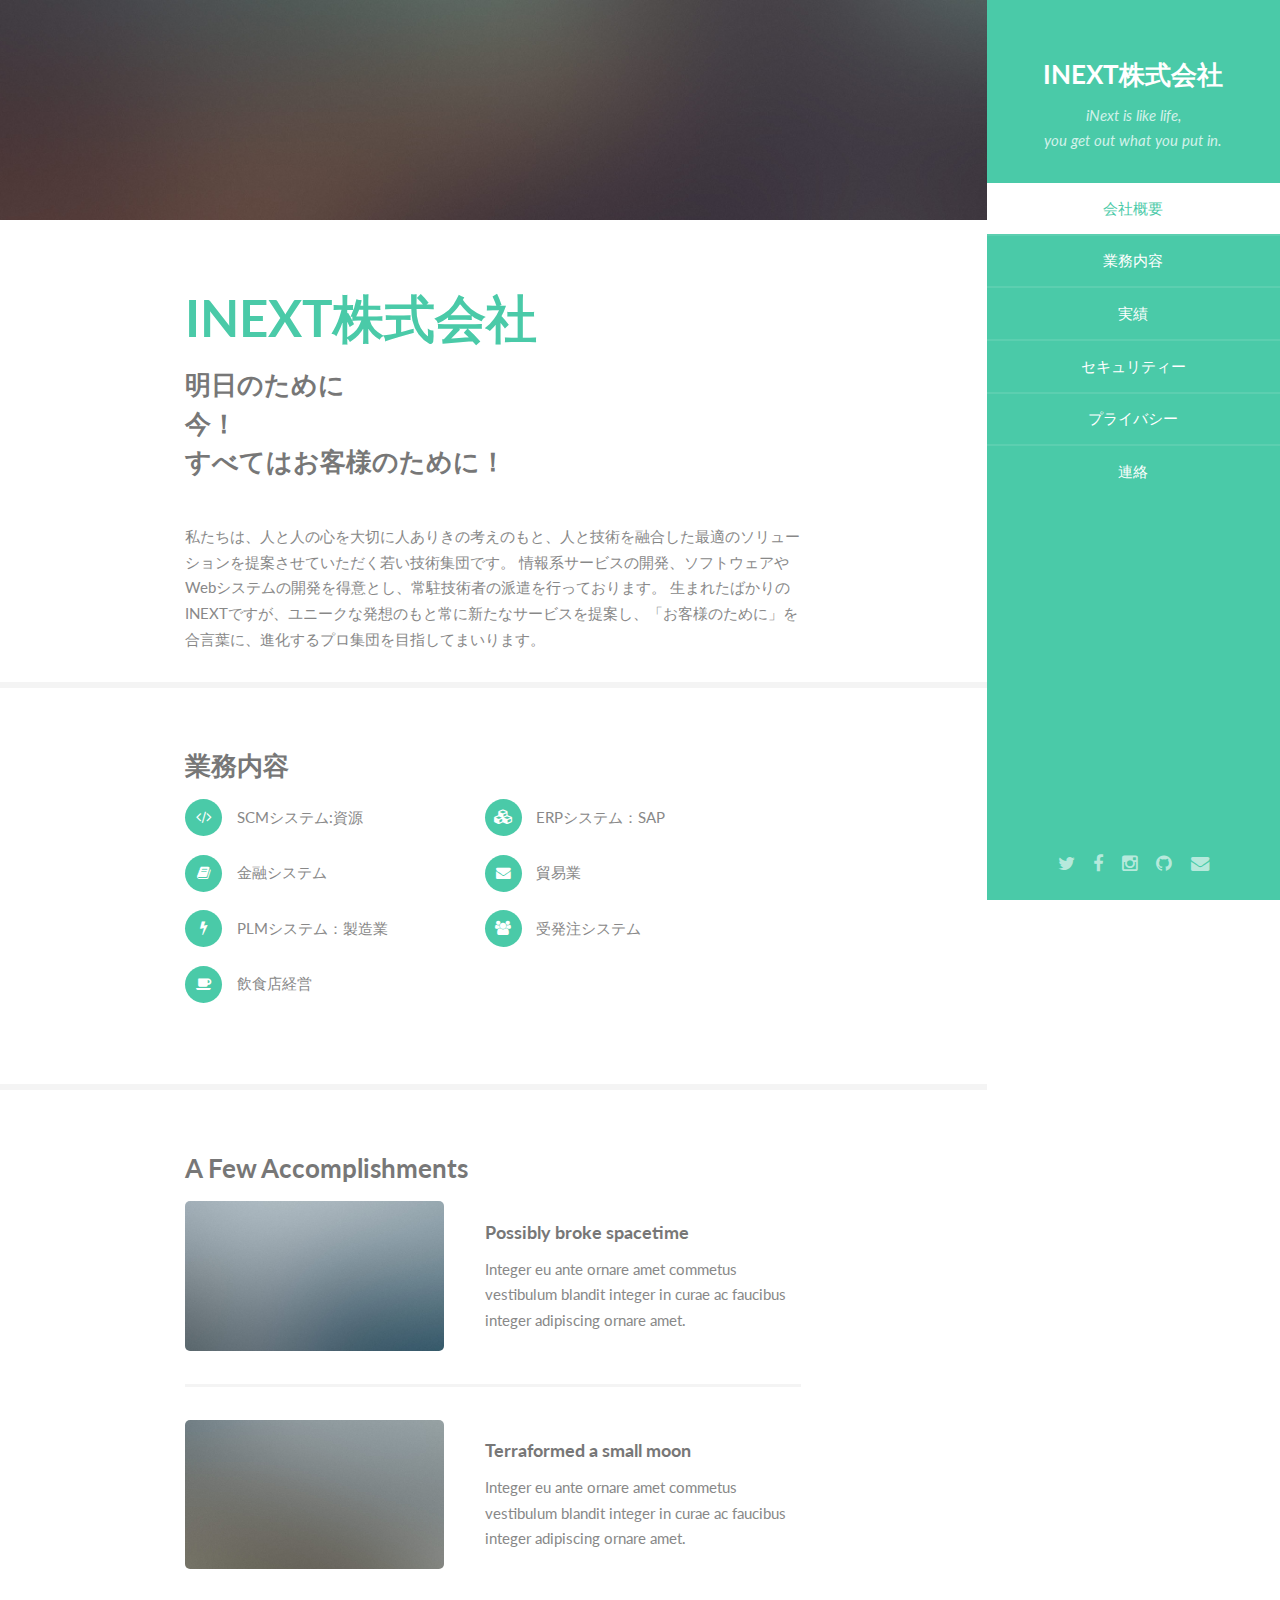
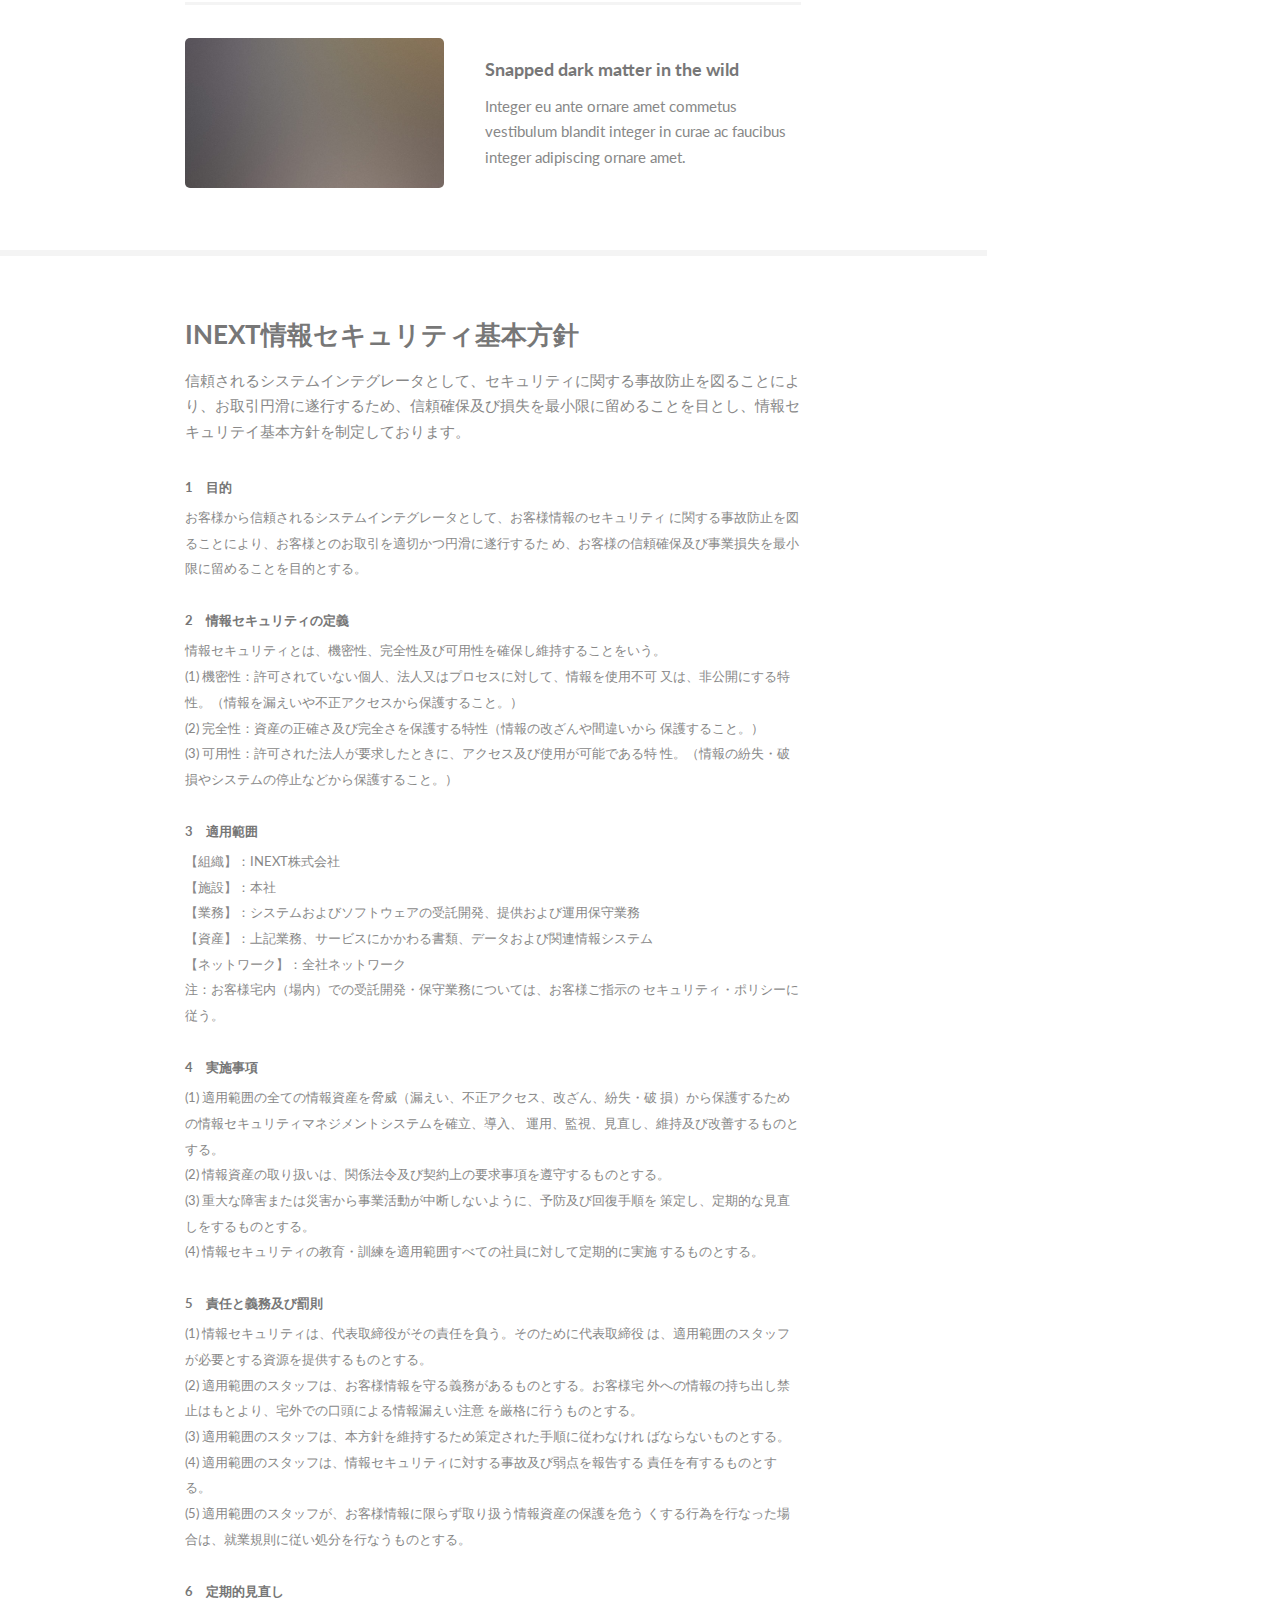
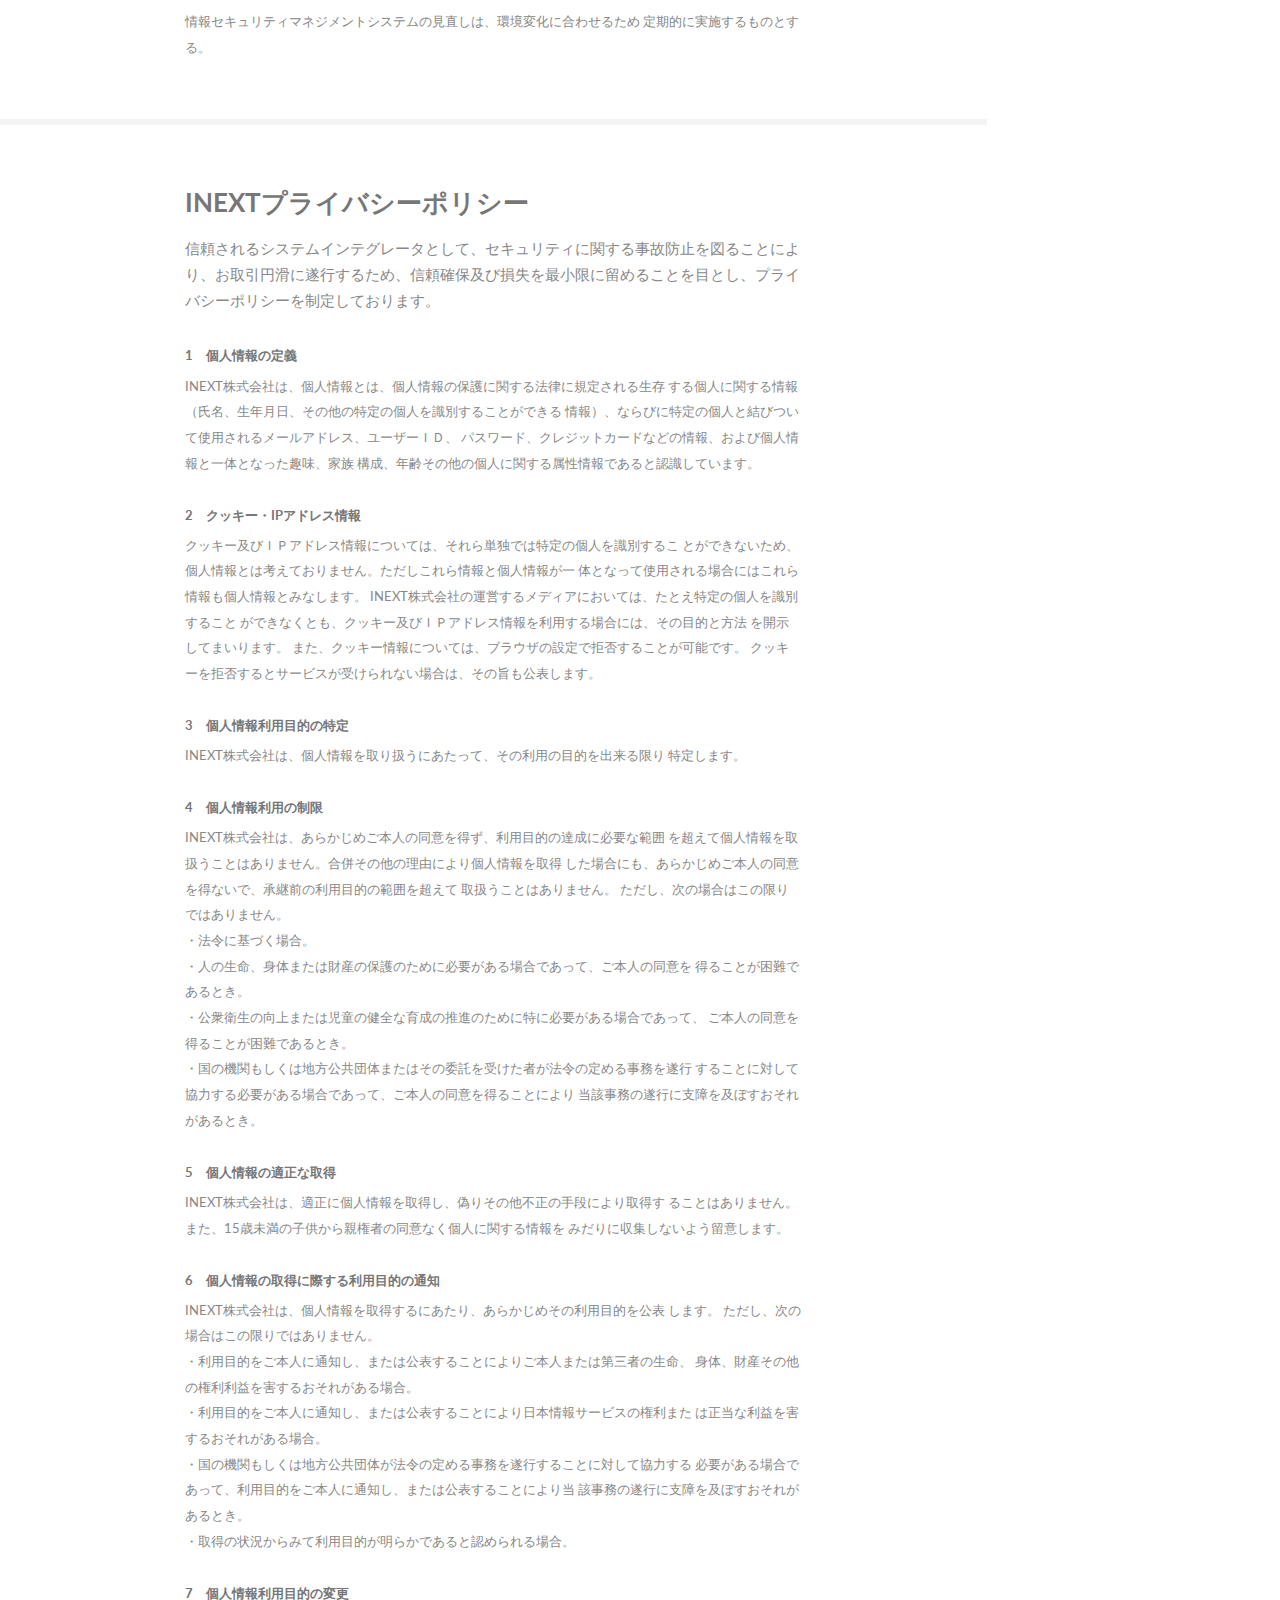
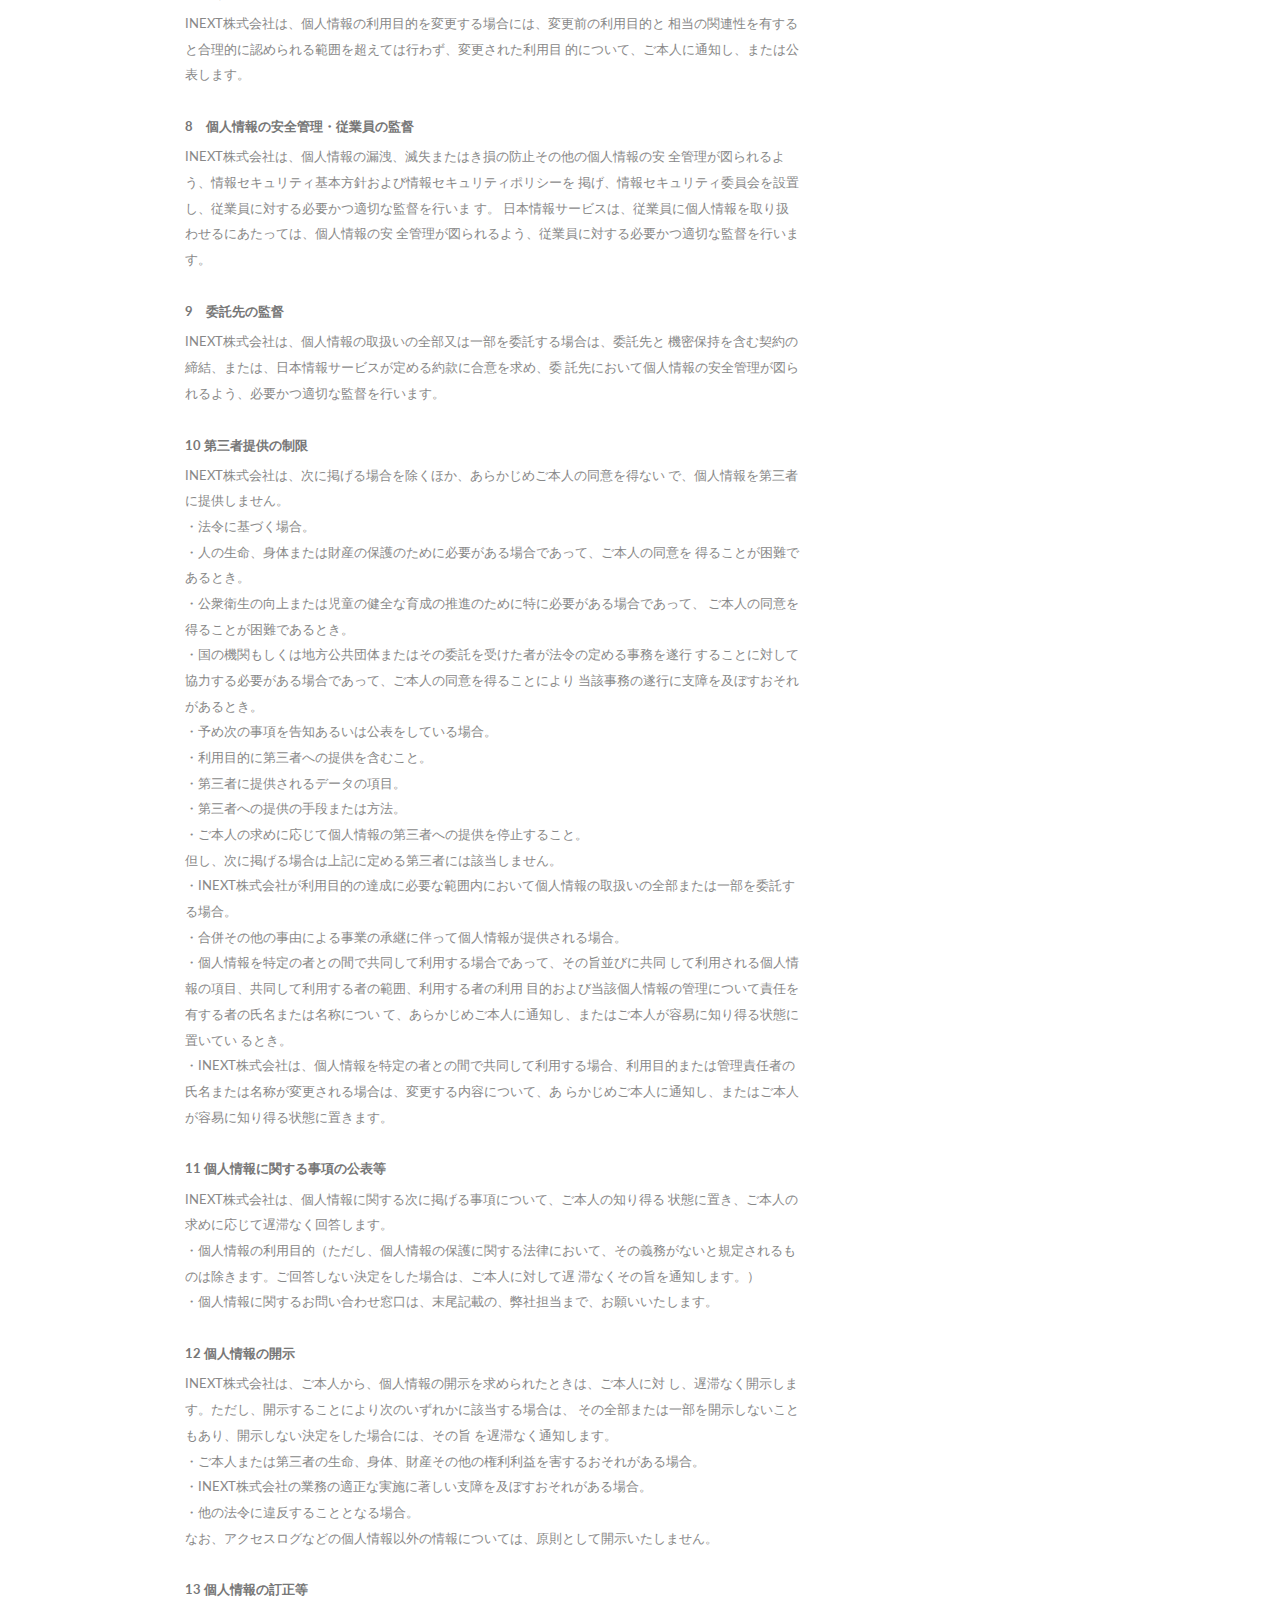
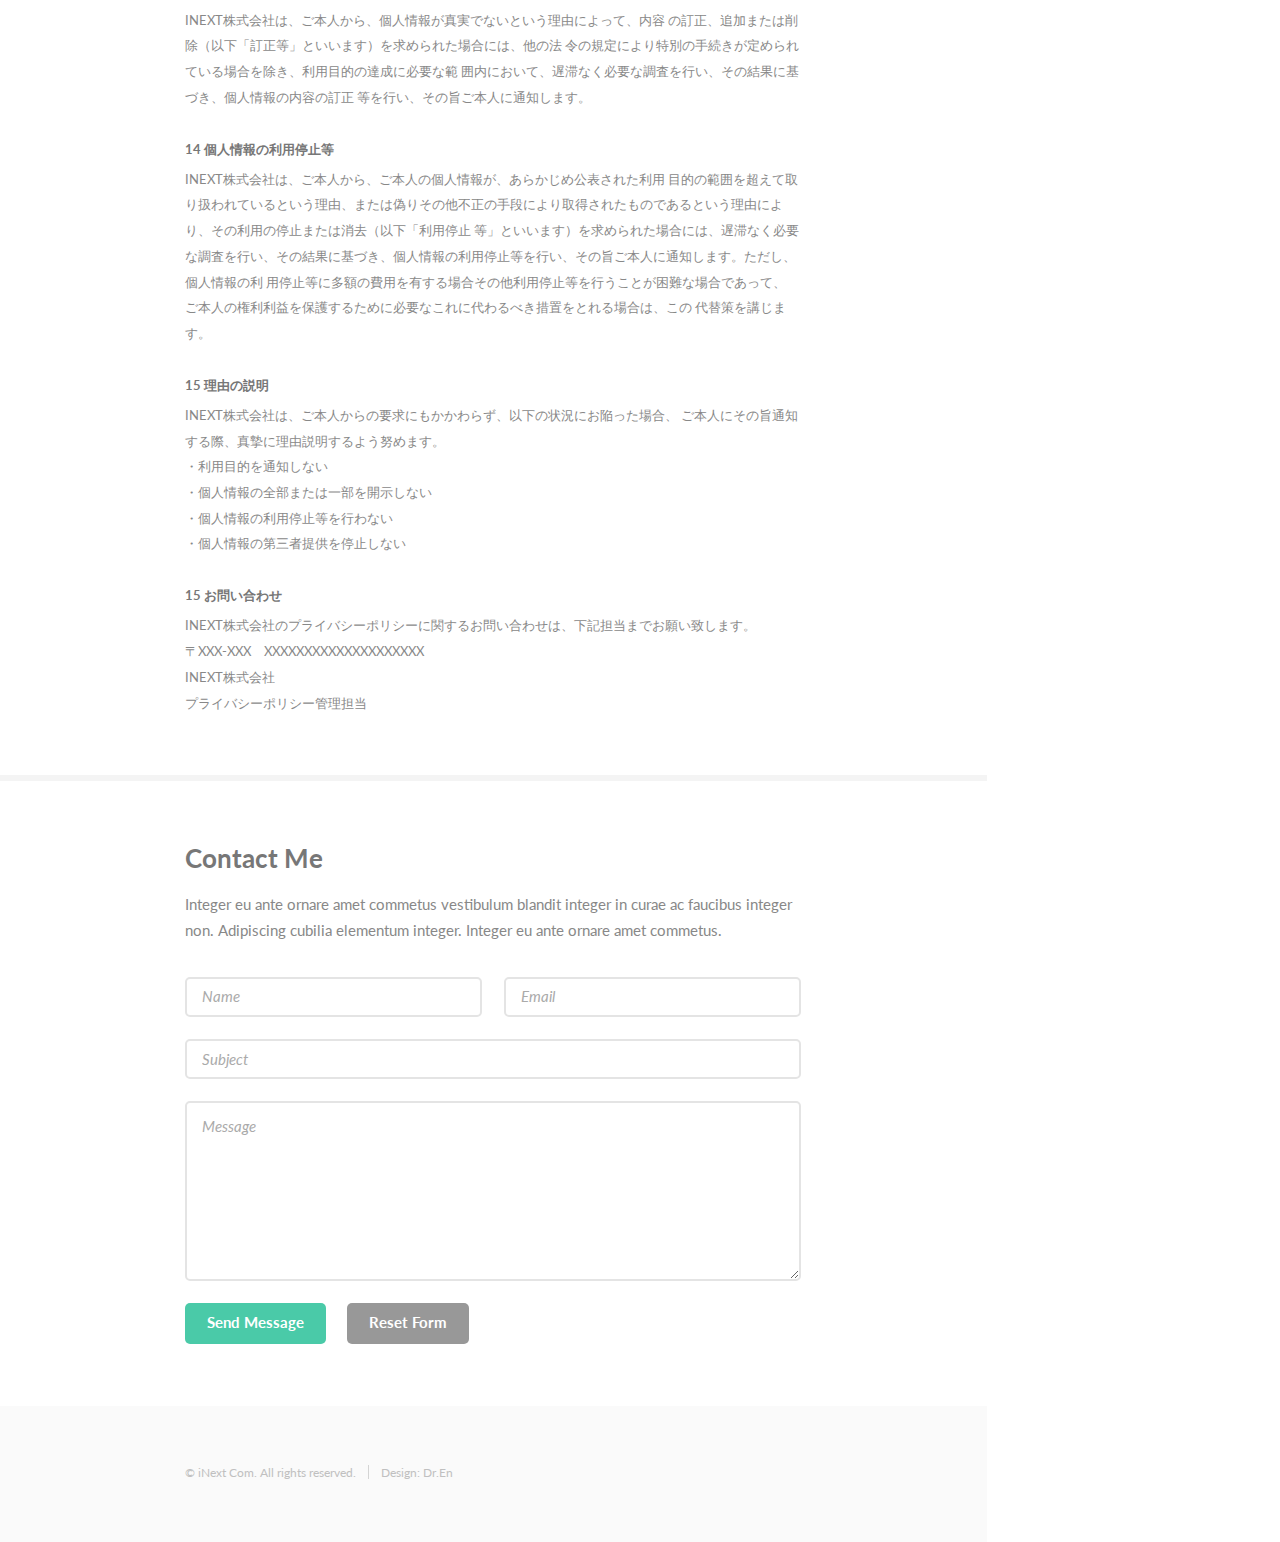
==== index.html @ abf18302 "修正" ====
﻿<!DOCTYPE HTML>
<!--
	Read Only by HTML5 UP
	html5up.net | @n33co
	Free for personal and commercial use under the CCA 3.0 license (html5up.net/license)
-->
<html>
	<head>
		<title>INEXT株式会社---イノベーション　ネクスト</title>
		<meta http-equiv="content-type" content="text/html; charset=utf-8" />
		<meta name="description" content="" />
		<meta name="keywords" content="" />
		<!--[if lte IE 8]><script src="css/ie/html5shiv.js"></script><![endif]-->
		<script src="js/jquery.min.js"></script>
		<script src="js/jquery.scrollzer.min.js"></script>
		<script src="js/jquery.scrolly.min.js"></script>
		<script src="js/skel.min.js"></script>
		<script src="js/skel-layers.min.js"></script>
		<script src="js/init.js"></script>
		<noscript>
			<link rel="stylesheet" href="css/skel.css" />
			<link rel="stylesheet" href="css/style.css" />
			<link rel="stylesheet" href="css/style-xlarge.css" />
		</noscript>
		<!--[if lte IE 8]><link rel="stylesheet" href="css/ie/v8.css" /><![endif]-->
	</head>
	<body>
		<div id="wrapper">

			<!-- Header -->
				<section id="header" class="skel-layers-fixed">
					<header>
						<span class="image avatar"><img src="images/IMG_0811.JPG" alt="" /></span>
						<h1 id="logo"><a href="#">INEXT株式会社</a></h1>
						<p>iNext is like life,<br />
                           you get out what you put in.
						</p>
					</header>
					<nav id="nav">
						<ul>
							<li><a href="#one" class="active">会社概要</a></li>
							<li><a href="#two">業務内容</a></li>
							<li><a href="#three">実績</a></li>
                            <li><a href="#four">セキュリティー</a></li>
                            <li><a href="#five">プライバシー</a></li>
							<li><a href="#six">連絡</a></li>
                            
						</ul>
					</nav>
					<footer>
						<ul class="icons">
							<li><a href="https://twitter.com/iNext2015" class="icon fa-twitter"><span class="label">Twitter</span></a></li>
							<li><a href="http://facebook.com/peng.zhen.77" class="icon fa-facebook"><span class="label">Facebook</span></a></li>
							<li><a href="https://instagram.com/inext2015" class="icon fa-instagram"><span class="label">Instagram</span></a></li>
							<li><a href="https://github.com/iNextjapan" class="icon fa-github"><span class="label">Github</span></a></li>
							<li><a href="info@innovationnext.jp" class="icon fa-envelope"><span class="label">Email</span></a></li>
						</ul>
					</footer>
				</section>

			<!-- Main -->
				<div id="main">

					<!-- One -->
						<section id="one">
							<div class="container">
								<header class="major">
									<h2>INEXT株式会社</h2>
									<p>明日のために<br />今！<br />すべてはお客様のために！</p>
								</header>
								      私たちは、人と人の心を大切に人ありきの考えのもと、人と技術を融合した最適のソリューションを提案させていただく若い技術集団です。
                                                                      情報系サービスの開発、ソフトウェアやWebシステムの開発を得意とし、常駐技術者の派遣を行っております。
                                                                      生まれたばかりのINEXTですが、ユニークな発想のもと常に新たなサービスを提案し、「お客様のために」を合言葉に、進化するプロ集団を目指してまいります。
							</div>
						</section>

					<!-- Two -->
						<section id="two">
							<div class="container">
								<h3>業務内容</h3>
								<ul class="feature-icons">
									<li class="fa-code">SCMシステム:資源</li>
									<li class="fa-cubes">ERPシステム：SAP</li>
									<li class="fa-book">金融システム</li>
                                    <li class="fa-envelope">貿易業</li>
									<li class="fa-bolt">PLMシステム：製造業</li>
									<li class="fa-users">受発注システム</li>
                                    <li class="fa-coffee">飲食店経営</li>
								</ul>
							</div>
						</section>

					<!-- Three -->
						<section id="three">
							<div class="container">
								<h3>A Few Accomplishments</h3>
								<div class="features">
									<article>
										<a href="#" class="image"><img src="images/pic01.jpg" alt="" /></a>
										<div class="inner">
											<h4>Possibly broke spacetime</h4>
											<p>Integer eu ante ornare amet commetus vestibulum blandit integer in curae ac faucibus integer adipiscing ornare amet.</p>
										</div>
									</article>
									<article>
										<a href="#" class="image"><img src="images/pic02.jpg" alt="" /></a>
										<div class="inner">
											<h4>Terraformed a small moon</h4>
											<p>Integer eu ante ornare amet commetus vestibulum blandit integer in curae ac faucibus integer adipiscing ornare amet.</p>
										</div>
									</article>
									<article>
										<a href="#" class="image"><img src="images/pic03.jpg" alt="" /></a>
										<div class="inner">
											<h4>Snapped dark matter in the wild</h4>
											<p>Integer eu ante ornare amet commetus vestibulum blandit integer in curae ac faucibus integer adipiscing ornare amet.</p>
										</div>
									</article>
								</div>
							</div>
						</section>
                    <!-- Four -->
                    <section id="four">
                        <div class="container">
                            <h3>INEXT情報セキュリティ基本方針</h3>
                            <p>信頼されるシステムインテグレータとして、セキュリティに関する事故防止を図ることにより、お取引円滑に遂行するため、信頼確保及び損失を最小限に留めることを目とし、情報セキュリテイ基本方針を制定しております。</p>
                            <h5>1　目的</h5>
                            <font size=2>
                                <p>
                                    お客様から信頼されるシステムインテグレータとして、お客様情報のセキュリティ に関する事故防止を図ることにより、お客様とのお取引を適切かつ円滑に遂行するた め、お客様の信頼確保及び事業損失を最小限に留めることを目的とする。
                                </p>
                            </font>
                            <h5>2　情報セキュリティの定義</h5>
                            <font size=2>
                                <p>
                                    情報セキュリティとは、機密性、完全性及び可用性を確保し維持することをいう。<br />
                                    (1) 機密性：許可されていない個人、法人又はプロセスに対して、情報を使用不可 又は、非公開にする特性。（情報を漏えいや不正アクセスから保護すること。）<br />
                                    (2) 完全性：資産の正確さ及び完全さを保護する特性（情報の改ざんや間違いから 保護すること。）<br />
                                    (3) 可用性：許可された法人が要求したときに、アクセス及び使用が可能である特 性。（情報の紛失・破損やシステムの停止などから保護すること。）
                                </p>
                            </font>
                            <h5>3　適用範囲</h5>
                            <font size=2>
                                <p>
                                    【組織】：INEXT株式会社<br />
                                    【施設】：本社<br />
                                    【業務】：システムおよびソフトウェアの受託開発、提供および運用保守業務<br />
                                    【資産】：上記業務、サービスにかかわる書類、データおよび関連情報システム<br />
                                    【ネットワーク】：全社ネットワーク<br />
                                    注：お客様宅内（場内）での受託開発・保守業務については、お客様ご指示の セキュリティ・ポリシーに従う。
                                </p>
                            </font>
                            <h5>4　実施事項</h5>
                            <font size=2>
                                <p>
                                    (1) 適用範囲の全ての情報資産を脅威（漏えい、不正アクセス、改ざん、紛失・破 損）から保護するための情報セキュリティマネジメントシステムを確立、導入、 運用、監視、見直し、維持及び改善するものとする。<br />
                                    (2) 情報資産の取り扱いは、関係法令及び契約上の要求事項を遵守するものとする。<br />
                                    (3) 重大な障害または災害から事業活動が中断しないように、予防及び回復手順を 策定し、定期的な見直しをするものとする。<br />
                                    (4) 情報セキュリティの教育・訓練を適用範囲すべての社員に対して定期的に実施 するものとする。
                                </p>
                            </font>
                            <h5>5　責任と義務及び罰則</h5>
                            <font size=2>
                                <p>
                                    (1) 情報セキュリティは、代表取締役がその責任を負う。そのために代表取締役 は、適用範囲のスタッフが必要とする資源を提供するものとする。<br />
                                    (2) 適用範囲のスタッフは、お客様情報を守る義務があるものとする。お客様宅 外への情報の持ち出し禁止はもとより、宅外での口頭による情報漏えい注意 を厳格に行うものとする。<br />
                                    (3) 適用範囲のスタッフは、本方針を維持するため策定された手順に従わなけれ ばならないものとする。<br />
                                    (4) 適用範囲のスタッフは、情報セキュリティに対する事故及び弱点を報告する 責任を有するものとする。<br />
                                    (5) 適用範囲のスタッフが、お客様情報に限らず取り扱う情報資産の保護を危う くする行為を行なった場合は、就業規則に従い処分を行なうものとする。
                                </p>
                            </font>
                            <h5>6　定期的見直し</h5>
                            <font size=2>
                                <p>
                                    情報セキュリティマネジメントシステムの見直しは、環境変化に合わせるため 定期的に実施するものとする。
                                </p>
                            </font>
</div>
                    </section>
                    <!-- Five -->
                    <section id="five">
                        <div class="container">
                            <h3>INEXTプライバシーポリシー</h3>
                            <p>信頼されるシステムインテグレータとして、セキュリティに関する事故防止を図ることにより、お取引円滑に遂行するため、信頼確保及び損失を最小限に留めることを目とし、プライバシーポリシーを制定しております。</p>
                            <h5>1　個人情報の定義 </h5>
                            <font size=2>
                                <p>
                                    INEXT株式会社は、個人情報とは、個人情報の保護に関する法律に規定される生存 する個人に関する情報（氏名、生年月日、その他の特定の個人を識別することができる 情報）、ならびに特定の個人と結びついて使用されるメールアドレス、ユーザーＩＤ、 パスワード、クレジットカードなどの情報、および個人情報と一体となった趣味、家族 構成、年齢その他の個人に関する属性情報であると認識しています。
                                </p>
                            </font>
                            <h5>2　クッキー・IPアドレス情報 </h5>
                            <font size=2>
                                <p>
                                    クッキー及びＩＰアドレス情報については、それら単独では特定の個人を識別するこ とができないため、個人情報とは考えておりません。ただしこれら情報と個人情報が一 体となって使用される場合にはこれら情報も個人情報とみなします。 INEXT株式会社の運営するメディアにおいては、たとえ特定の個人を識別すること ができなくとも、クッキー及びＩＰアドレス情報を利用する場合には、その目的と方法 を開示してまいります。 また、クッキー情報については、ブラウザの設定で拒否することが可能です。 クッキーを拒否するとサービスが受けられない場合は、その旨も公表します。
                                </p>
                            </font>
                            <h5>3　個人情報利用目的の特定</h5>
                            <font size=2>
                                <p>
                                    INEXT株式会社は、個人情報を取り扱うにあたって、その利用の目的を出来る限り 特定します。
                                </p>
                            </font>
                            <h5>4　個人情報利用の制限</h5>
                            <font size=2>
                                <p>
                                    INEXT株式会社は、あらかじめご本人の同意を得ず、利用目的の達成に必要な範囲 を超えて個人情報を取扱うことはありません。合併その他の理由により個人情報を取得 した場合にも、あらかじめご本人の同意を得ないで、承継前の利用目的の範囲を超えて 取扱うことはありません。 ただし、次の場合はこの限りではありません。<br />
                                    ・法令に基づく場合。<br />
                                    ・人の生命、身体または財産の保護のために必要がある場合であって、ご本人の同意を 得ることが困難であるとき。<br />
                                    ・公衆衛生の向上または児童の健全な育成の推進のために特に必要がある場合であって、 ご本人の同意を得ることが困難であるとき。<br />
                                    ・国の機関もしくは地方公共団体またはその委託を受けた者が法令の定める事務を遂行 することに対して協力する必要がある場合であって、ご本人の同意を得ることにより 当該事務の遂行に支障を及ぼすおそれがあるとき。<br />

                                </p>
                            </font>
                            <h5>5　個人情報の適正な取得</h5>
                            <font size=2>
                                <p>
                                    INEXT株式会社は、適正に個人情報を取得し、偽りその他不正の手段により取得す ることはありません。また、15歳未満の子供から親権者の同意なく個人に関する情報を みだりに収集しないよう留意します。
                                </p>
                            </font>
                            <h5>6　個人情報の取得に際する利用目的の通知</h5>
                            <font size=2>
                                <p>
                                    INEXT株式会社は、個人情報を取得するにあたり、あらかじめその利用目的を公表 します。 ただし、次の場合はこの限りではありません。<br />
                                    ・利用目的をご本人に通知し、または公表することによりご本人または第三者の生命、 身体、財産その他の権利利益を害するおそれがある場合。<br />
                                    ・利用目的をご本人に通知し、または公表することにより日本情報サービスの権利また は正当な利益を害するおそれがある場合。<br />
                                    ・国の機関もしくは地方公共団体が法令の定める事務を遂行することに対して協力する 必要がある場合であって、利用目的をご本人に通知し、または公表することにより当 該事務の遂行に支障を及ぼすおそれがあるとき。<br />
                                    ・取得の状況からみて利用目的が明らかであると認められる場合。

                                </p>
                            </font>
                            <h5>7　個人情報利用目的の変更</h5>
                            <font size=2>
                                <p>
                                    INEXT株式会社は、個人情報の利用目的を変更する場合には、変更前の利用目的と 相当の関連性を有すると合理的に認められる範囲を超えては行わず、変更された利用目 的について、ご本人に通知し、または公表します。
                                </p>
                            </font>
                            <h5>8　個人情報の安全管理・従業員の監督</h5>
                            <font size=2>
                                <p>
                                    INEXT株式会社は、個人情報の漏洩、滅失またはき損の防止その他の個人情報の安 全管理が図られるよう、情報セキュリティ基本方針および情報セキュリティポリシーを 掲げ、情報セキュリティ委員会を設置し、従業員に対する必要かつ適切な監督を行いま す。 日本情報サービスは、従業員に個人情報を取り扱わせるにあたっては、個人情報の安 全管理が図られるよう、従業員に対する必要かつ適切な監督を行います。
                                </p>
                            </font>
                            <h5>9　委託先の監督</h5>
                            <font size=2>
                                <p>
                                    INEXT株式会社は、個人情報の取扱いの全部又は一部を委託する場合は、委託先と 機密保持を含む契約の締結、または、日本情報サービスが定める約款に合意を求め、委 託先において個人情報の安全管理が図られるよう、必要かつ適切な監督を行います。
                                </p>
                            </font>
                            <h5>10  第三者提供の制限</h5>
                            <font size=2>
                                <p>
                                    INEXT株式会社は、次に掲げる場合を除くほか、あらかじめご本人の同意を得ない で、個人情報を第三者に提供しません。<br />
                                    ・法令に基づく場合。<br />
                                    ・人の生命、身体または財産の保護のために必要がある場合であって、ご本人の同意を 得ることが困難であるとき。<br />
                                    ・公衆衛生の向上または児童の健全な育成の推進のために特に必要がある場合であって、 ご本人の同意を得ることが困難であるとき。<br />
                                    ・国の機関もしくは地方公共団体またはその委託を受けた者が法令の定める事務を遂行 することに対して協力する必要がある場合であって、ご本人の同意を得ることにより 当該事務の遂行に支障を及ぼすおそれがあるとき。<br />
                                    ・予め次の事項を告知あるいは公表をしている場合。<br />
                                    ・利用目的に第三者への提供を含むこと。<br />
                                    ・第三者に提供されるデータの項目。<br />
                                    ・第三者への提供の手段または方法。<br />
                                    ・ご本人の求めに応じて個人情報の第三者への提供を停止すること。<br />
                                    但し、次に掲げる場合は上記に定める第三者には該当しません。<br />
                                    ・INEXT株式会社が利用目的の達成に必要な範囲内において個人情報の取扱いの全部または一部を委託する場合。<br />
                                    ・合併その他の事由による事業の承継に伴って個人情報が提供される場合。<br />
                                    ・個人情報を特定の者との間で共同して利用する場合であって、その旨並びに共同 して利用される個人情報の項目、共同して利用する者の範囲、利用する者の利用 目的および当該個人情報の管理について責任を有する者の氏名または名称につい て、あらかじめご本人に通知し、またはご本人が容易に知り得る状態に置いてい るとき。<br />
                                    ・INEXT株式会社は、個人情報を特定の者との間で共同して利用する場合、利用目的または管理責任者の氏名または名称が変更される場合は、変更する内容について、あ らかじめご本人に通知し、またはご本人が容易に知り得る状態に置きます。
                                </p>
                            </font>
                            <h5>11  個人情報に関する事項の公表等</h5>
                            <font size=2>
                                <p>
                                    INEXT株式会社は、個人情報に関する次に掲げる事項について、ご本人の知り得る 状態に置き、ご本人の求めに応じて遅滞なく回答します。<br />
                                    ・個人情報の利用目的（ただし、個人情報の保護に関する法律において、その義務がないと規定されるものは除きます。ご回答しない決定をした場合は、ご本人に対して遅 滞なくその旨を通知します。）<br />
                                    ・個人情報に関するお問い合わせ窓口は、末尾記載の、弊社担当まで、お願いいたします。
                                </p>
                            </font>
                            <h5>12  個人情報の開示</h5>
                            <font size=2>
                                <p>
                                    INEXT株式会社は、ご本人から、個人情報の開示を求められたときは、ご本人に対 し、遅滞なく開示します。ただし、開示することにより次のいずれかに該当する場合は、 その全部または一部を開示しないこともあり、開示しない決定をした場合には、その旨 を遅滞なく通知します。<br />
                                    ・ご本人または第三者の生命、身体、財産その他の権利利益を害するおそれがある場合。<br />
                                    ・INEXT株式会社の業務の適正な実施に著しい支障を及ぼすおそれがある場合。<br />
                                    ・他の法令に違反することとなる場合。<br />
                                    なお、アクセスログなどの個人情報以外の情報については、原則として開示いたしません。
                                </p>
                            </font>
                            <h5>13  個人情報の訂正等</h5>
                            <font size=2>
                                <p>
                                    INEXT株式会社は、ご本人から、個人情報が真実でないという理由によって、内容 の訂正、追加または削除（以下「訂正等」といいます）を求められた場合には、他の法 令の規定により特別の手続きが定められている場合を除き、利用目的の達成に必要な範 囲内において、遅滞なく必要な調査を行い、その結果に基づき、個人情報の内容の訂正 等を行い、その旨ご本人に通知します。
                                </p>
                            </font>
                            <h5>14  個人情報の利用停止等</h5>
                            <font size=2>
                                <p>
                                    INEXT株式会社は、ご本人から、ご本人の個人情報が、あらかじめ公表された利用 目的の範囲を超えて取り扱われているという理由、または偽りその他不正の手段により取得されたものであるという理由により、その利用の停止または消去（以下「利用停止 等」といいます）を求められた場合には、遅滞なく必要な調査を行い、その結果に基づき、個人情報の利用停止等を行い、その旨ご本人に通知します。ただし、個人情報の利 用停止等に多額の費用を有する場合その他利用停止等を行うことが困難な場合であって、 ご本人の権利利益を保護するために必要なこれに代わるべき措置をとれる場合は、この 代替策を講じます。
                                </p>
                            </font>
                            <h5>15  理由の説明</h5>
                            <font size=2>
                                <p>
                                    INEXT株式会社は、ご本人からの要求にもかかわらず、以下の状況にお陥った場合、 ご本人にその旨通知する際、真摯に理由説明するよう努めます。<br />
                                    ・利用目的を通知しない<br />
                                    ・個人情報の全部または一部を開示しない<br />
                                    ・個人情報の利用停止等を行わない<br />
                                    ・個人情報の第三者提供を停止しない<br />
                                </p>
                            </font>
                            <h5>15  お問い合わせ</h5>
                            <font size=2>
                                <p>
                                    INEXT株式会社のプライバシーポリシーに関するお問い合わせは、下記担当までお願い致します。<br />
                                    〒XXX-XXX　XXXXXXXXXXXXXXXXXXXX<br />
                                    INEXT株式会社<br />
                                    プライバシーポリシー管理担当
                                </p>
                            </font>

                        </div>
                    </section>
					<!-- Six -->
						<section id="six">
							<div class="container">
								<h3>Contact Me</h3>
								<p>Integer eu ante ornare amet commetus vestibulum blandit integer in curae ac faucibus integer non. Adipiscing cubilia elementum integer. Integer eu ante ornare amet commetus.</p>
								<form method="post" action="#">
									<div class="row uniform">
										<div class="6u 12u(xsmall)"><input type="text" name="name" id="name" placeholder="Name" /></div>
										<div class="6u 12u(xsmall)"><input type="email" name="email" id="email" placeholder="Email" /></div>
									</div>
									<div class="row uniform">
										<div class="12u"><input type="text" name="subject" id="subject" placeholder="Subject" /></div>
									</div>
									<div class="row uniform">
										<div class="12u"><textarea name="message" id="message" placeholder="Message" rows="6"></textarea></div>
									</div>
									<div class="row uniform">
										<div class="12u">
											<ul class="actions">
												<li><input type="submit" class="special" value="Send Message" /></li>
												<li><input type="reset" value="Reset Form" /></li>
											</ul>
										</div>
									</div>
								</form>
							</div>
						</section>

					<!-- Five -->
					<!--
						<section id="five">
							<div class="container">
								<h3>Elements</h3>

								<section>
									<h4>Text</h4>
									<p>This is <b>bold</b> and this is <strong>strong</strong>. This is <i>italic</i> and this is <em>emphasized</em>.
									This is <sup>superscript</sup> text and this is <sub>subscript</sub> text.
									This is <u>underlined</u> and this is code: <code>for (;;) { ... }</code>. Finally, <a href="#">this is a link</a>.</p>
									<hr />
									<header>
										<h4>Heading with a Subtitle</h4>
										<p>Lorem ipsum dolor sit amet nullam id egestas urna aliquam</p>
									</header>
									<p>Nunc lacinia ante nunc ac lobortis. Interdum adipiscing gravida odio porttitor sem non mi integer non faucibus ornare mi ut ante amet placerat aliquet. Volutpat eu sed ante lacinia sapien lorem accumsan varius montes viverra nibh in adipiscing blandit tempus accumsan.</p>
									<header>
										<h5>Heading with a Subtitle</h5>
										<p>Lorem ipsum dolor sit amet nullam id egestas urna aliquam</p>
									</header>
									<p>Nunc lacinia ante nunc ac lobortis. Interdum adipiscing gravida odio porttitor sem non mi integer non faucibus ornare mi ut ante amet placerat aliquet. Volutpat eu sed ante lacinia sapien lorem accumsan varius montes viverra nibh in adipiscing blandit tempus accumsan.</p>
									<hr />
									<h2>Heading Level 2</h2>
									<h3>Heading Level 3</h3>
									<h4>Heading Level 4</h4>
									<h5>Heading Level 5</h5>
									<h6>Heading Level 6</h6>
									<hr />
									<h5>Blockquote</h5>
									<blockquote>Fringilla nisl. Donec accumsan interdum nisi, quis tincidunt felis sagittis eget tempus euismod. Vestibulum ante ipsum primis in faucibus vestibulum. Blandit adipiscing eu felis iaculis volutpat ac adipiscing accumsan faucibus. Vestibulum ante ipsum primis in faucibus lorem ipsum dolor sit amet nullam adipiscing eu felis.</blockquote>
									<h5>Preformatted</h5>
									<pre><code>i = 0;

while (!deck.isInOrder()) {
    print 'Iteration ' + i;
    deck.shuffle();
    i++;
}

print 'It took ' + i + ' iterations to sort the deck.';</code></pre>
								</section>

								<section>
									<h4>Lists</h4>
									<div class="row">
										<div class="6u 12u(xsmall)">
											<h5>Unordered</h5>
											<ul>
												<li>Dolor pulvinar etiam magna etiam.</li>
												<li>Sagittis adipiscing lorem eleifend.</li>
												<li>Felis enim feugiat dolore viverra.</li>
											</ul>
											<h5>Alternate</h5>
											<ul class="alt">
												<li>Dolor pulvinar etiam magna etiam.</li>
												<li>Sagittis adipiscing lorem eleifend.</li>
												<li>Felis enim feugiat dolore viverra.</li>
											</ul>
										</div>
										<div class="6u 12u(xsmall)">
											<h5>Ordered</h5>
											<ol>
												<li>Dolor pulvinar etiam magna etiam.</li>
												<li>Etiam vel felis at lorem sed viverra.</li>
												<li>Felis enim feugiat dolore viverra.</li>
												<li>Dolor pulvinar etiam magna etiam.</li>
												<li>Etiam vel felis at lorem sed viverra.</li>
												<li>Felis enim feugiat dolore viverra.</li>
											</ol>
											<h5>Icons</h5>
											<ul class="icons">
												<li><a href="#" class="icon fa-twitter"><span class="label">Twitter</span></a></li>
												<li><a href="#" class="icon fa-facebook"><span class="label">Facebook</span></a></li>
												<li><a href="#" class="icon fa-instagram"><span class="label">Instagram</span></a></li>
												<li><a href="#" class="icon fa-github"><span class="label">Github</span></a></li>
												<li><a href="#" class="icon fa-dribbble"><span class="label">Dribbble</span></a></li>
												<li><a href="#" class="icon fa-tumblr"><span class="label">Tumblr</span></a></li>
											</ul>
										</div>
									</div>
									<h5>Actions</h5>
									<ul class="actions">
										<li><a href="#" class="button special">Default</a></li>
										<li><a href="#" class="button">Default</a></li>
										<li><a href="#" class="button alt">Default</a></li>
									</ul>
									<ul class="actions small">
										<li><a href="#" class="button special small">Small</a></li>
										<li><a href="#" class="button small">Small</a></li>
										<li><a href="#" class="button alt small">Small</a></li>
									</ul>
									<div class="row">
										<div class="3u 6u(medium) 12u$(xsmall)">
											<ul class="actions vertical">
												<li><a href="#" class="button special">Default</a></li>
												<li><a href="#" class="button">Default</a></li>
												<li><a href="#" class="button alt">Default</a></li>
											</ul>
										</div>
										<div class="3u 6u$(medium) 12u$(xsmall)">
											<ul class="actions vertical small">
												<li><a href="#" class="button special small">Small</a></li>
												<li><a href="#" class="button small">Small</a></li>
												<li><a href="#" class="button alt small">Small</a></li>
											</ul>
										</div>
										<div class="3u 6u(medium) 12u$(xsmall)">
											<ul class="actions vertical">
												<li><a href="#" class="button special fit">Default</a></li>
												<li><a href="#" class="button fit">Default</a></li>
												<li><a href="#" class="button alt fit">Default</a></li>
											</ul>
										</div>
										<div class="3u 6u$(medium) 12u$(xsmall)">
											<ul class="actions vertical small">
												<li><a href="#" class="button special small fit">Small</a></li>
												<li><a href="#" class="button small fit">Small</a></li>
												<li><a href="#" class="button alt small fit">Small</a></li>
											</ul>
										</div>
									</div>
								</section>

								<section>
									<h4>Table</h4>
									<h5>Default</h5>
									<div class="table-wrapper">
										<table>
											<thead>
												<tr>
													<th>Name</th>
													<th>Description</th>
													<th>Price</th>
												</tr>
											</thead>
											<tbody>
												<tr>
													<td>Item One</td>
													<td>Ante turpis integer aliquet porttitor.</td>
													<td>29.99</td>
												</tr>
												<tr>
													<td>Item Two</td>
													<td>Vis ac commodo adipiscing arcu aliquet.</td>
													<td>19.99</td>
												</tr>
												<tr>
													<td>Item Three</td>
													<td> Morbi faucibus arcu accumsan lorem.</td>
													<td>29.99</td>
												</tr>
												<tr>
													<td>Item Four</td>
													<td>Vitae integer tempus condimentum.</td>
													<td>19.99</td>
												</tr>
												<tr>
													<td>Item Five</td>
													<td>Ante turpis integer aliquet porttitor.</td>
													<td>29.99</td>
												</tr>
											</tbody>
											<tfoot>
												<tr>
													<td colspan="2"></td>
													<td>100.00</td>
												</tr>
											</tfoot>
										</table>
									</div>

									<h5>Alternate</h5>
									<div class="table-wrapper">
										<table class="alt">
											<thead>
												<tr>
													<th>Name</th>
													<th>Description</th>
													<th>Price</th>
												</tr>
											</thead>
											<tbody>
												<tr>
													<td>Item One</td>
													<td>Ante turpis integer aliquet porttitor.</td>
													<td>29.99</td>
												</tr>
												<tr>
													<td>Item Two</td>
													<td>Vis ac commodo adipiscing arcu aliquet.</td>
													<td>19.99</td>
												</tr>
												<tr>
													<td>Item Three</td>
													<td> Morbi faucibus arcu accumsan lorem.</td>
													<td>29.99</td>
												</tr>
												<tr>
													<td>Item Four</td>
													<td>Vitae integer tempus condimentum.</td>
													<td>19.99</td>
												</tr>
												<tr>
													<td>Item Five</td>
													<td>Ante turpis integer aliquet porttitor.</td>
													<td>29.99</td>
												</tr>
											</tbody>
											<tfoot>
												<tr>
													<td colspan="2"></td>
													<td>100.00</td>
												</tr>
											</tfoot>
										</table>
									</div>
								</section>

								<section>
									<h4>Buttons</h4>
									<ul class="actions">
										<li><a href="#" class="button special">Special</a></li>
										<li><a href="#" class="button">Default</a></li>
										<li><a href="#" class="button alt">Alternate</a></li>
									</ul>
									<ul class="actions">
										<li><a href="#" class="button special big">Big</a></li>
										<li><a href="#" class="button">Default</a></li>
										<li><a href="#" class="button alt small">Small</a></li>
									</ul>
									<ul class="actions fit">
										<li><a href="#" class="button special fit">Fit</a></li>
										<li><a href="#" class="button fit">Fit</a></li>
										<li><a href="#" class="button alt fit">Fit</a></li>
									</ul>
									<ul class="actions fit small">
										<li><a href="#" class="button special fit small">Fit + Small</a></li>
										<li><a href="#" class="button fit small">Fit + Small</a></li>
										<li><a href="#" class="button alt fit small">Fit + Small</a></li>
									</ul>
									<ul class="actions">
										<li><a href="#" class="button special icon fa-download">Icon</a></li>
										<li><a href="#" class="button icon fa-download">Icon</a></li>
										<li><a href="#" class="button alt icon fa-check">Icon</a></li>
									</ul>
									<ul class="actions">
										<li><span class="button special disabled">Special</span></li>
										<li><span class="button disabled">Default</span></li>
										<li><span class="button alt disabled">Alternate</span></li>
									</ul>
								</section>

								<section>
									<h4>Form</h4>
									<form method="post" action="#">
										<div class="row uniform">
											<div class="6u 12u(xsmall)">
												<input type="text" name="demo-name" id="demo-name" value="" placeholder="Name" />
											</div>
											<div class="6u 12u(xsmall)">
												<input type="email" name="demo-email" id="demo-email" value="" placeholder="Email" />
											</div>
										</div>
										<div class="row uniform">
											<div class="12u">
												<div class="select-wrapper">
													<select name="demo-category" id="demo-category">
														<option value="">- Category -</option>
														<option value="1">Manufacturing</option>
														<option value="1">Shipping</option>
														<option value="1">Administration</option>
														<option value="1">Human Resources</option>
													</select>
												</div>
											</div>
										</div>
										<div class="row uniform">
											<div class="4u 12u(medium)">
												<input type="radio" id="demo-priority-low" name="demo-priority" checked>
												<label for="demo-priority-low">Low Priority</label>
											</div>
											<div class="4u 12u(medium)">
												<input type="radio" id="demo-priority-normal" name="demo-priority">
												<label for="demo-priority-normal">Normal Priority</label>
											</div>
											<div class="4u 12u(medium)">
												<input type="radio" id="demo-priority-high" name="demo-priority">
												<label for="demo-priority-high">High Priority</label>
											</div>
										</div>
										<div class="row uniform">
											<div class="6u 12u(medium)">
												<input type="checkbox" id="demo-copy" name="demo-copy">
												<label for="demo-copy">Email me a copy of this message</label>
											</div>
											<div class="6u 12u(medium)">
												<input type="checkbox" id="demo-human" name="demo-human" checked>
												<label for="demo-human">I am a human and not a robot</label>
											</div>
										</div>
										<div class="row uniform">
											<div class="12u">
												<textarea name="demo-message" id="demo-message" placeholder="Enter your message" rows="6"></textarea>
											</div>
										</div>
										<div class="row uniform">
											<div class="12u">
												<ul class="actions">
													<li><input type="submit" value="Send Message" /></li>
													<li><input type="reset" value="Reset" class="alt" /></li>
												</ul>
											</div>
										</div>
									</form>
								</section>

								<section>
									<h4>Image</h4>
									<h5>Fit</h5>
									<span class="image fit"><img src="images/13385190885_b77fecb4d5_o.jpg" alt="" /></span>
									<div class="box alt">
										<div class="row 50% uniform">
											<div class="4u"><span class="image fit"><img src="images/pic01.jpg" alt="" /></span></div>
											<div class="4u"><span class="image fit"><img src="images/pic02.jpg" alt="" /></span></div>
											<div class="4u"><span class="image fit"><img src="images/pic03.jpg" alt="" /></span></div>
										</div>
										<div class="row 50% uniform">
											<div class="4u"><span class="image fit"><img src="images/pic02.jpg" alt="" /></span></div>
											<div class="4u"><span class="image fit"><img src="images/pic03.jpg" alt="" /></span></div>
											<div class="4u"><span class="image fit"><img src="images/pic01.jpg" alt="" /></span></div>
										</div>
										<div class="row 50% uniform">
											<div class="4u"><span class="image fit"><img src="images/pic03.jpg" alt="" /></span></div>
											<div class="4u"><span class="image fit"><img src="images/pic01.jpg" alt="" /></span></div>
											<div class="4u"><span class="image fit"><img src="images/pic02.jpg" alt="" /></span></div>
										</div>
									</div>
									<h5>Left &amp; Right</h5>
									<p><span class="image left"><img src="images/avatar.jpg" alt="" /></span>Fringilla nisl. Donec accumsan interdum nisi, quis tincidunt felis sagittis eget. tempus euismod. Vestibulum ante ipsum primis in faucibus vestibulum. Blandit adipiscing eu felis iaculis volutpat ac adipiscing accumsan eu faucibus. Integer ac pellentesque praesent tincidunt felis sagittis eget. tempus euismod. Vestibulum ante ipsum primis in faucibus vestibulum. Blandit adipiscing eu felis iaculis volutpat ac adipiscing accumsan eu faucibus. Integer ac pellentesque praesent. Donec accumsan interdum nisi, quis tincidunt felis sagittis eget. tempus euismod. Vestibulum ante ipsum primis in faucibus vestibulum. Blandit adipiscing eu felis iaculis volutpat ac adipiscing accumsan eu faucibus. Integer ac pellentesque praesent tincidunt felis sagittis eget. tempus euismod. Vestibulum ante ipsum primis in faucibus vestibulum. Blandit adipiscing eu felis iaculis volutpat ac adipiscing accumsan eu faucibus. Integer ac pellentesque praesent.</p>
									<p><span class="image right"><img src="images/avatar.jpg" alt="" /></span>Fringilla nisl. Donec accumsan interdum nisi, quis tincidunt felis sagittis eget. tempus euismod. Vestibulum ante ipsum primis in faucibus vestibulum. Blandit adipiscing eu felis iaculis volutpat ac adipiscing accumsan eu faucibus. Integer ac pellentesque praesent tincidunt felis sagittis eget. tempus euismod. Vestibulum ante ipsum primis in faucibus vestibulum. Blandit adipiscing eu felis iaculis volutpat ac adipiscing accumsan eu faucibus. Integer ac pellentesque praesent. Donec accumsan interdum nisi, quis tincidunt felis sagittis eget. tempus euismod. Vestibulum ante ipsum primis in faucibus vestibulum. Blandit adipiscing eu felis iaculis volutpat ac adipiscing accumsan eu faucibus. Integer ac pellentesque praesent tincidunt felis sagittis eget. tempus euismod. Vestibulum ante ipsum primis in faucibus vestibulum. Blandit adipiscing eu felis iaculis volutpat ac adipiscing accumsan eu faucibus. Integer ac pellentesque praesent.</p>
								</section>

							</div>
						</section>
					-->

				</div>

			<!-- Footer -->
				<section id="footer">
					<div class="container">
						<ul class="copyright">
							<li>&copy; iNext Com. All rights reserved.</li><li>Design: Dr.En</li>
						</ul>
					</div>
				</section>

		</div>
	</body>
</html>
---- css/skel.css ----
/* Resets (http://meyerweb.com/eric/tools/css/reset/ | v2.0 | 20110126 | License: none (public domain)) */

	html,body,div,span,applet,object,iframe,h1,h2,h3,h4,h5,h6,p,blockquote,pre,a,abbr,acronym,address,big,cite,code,del,dfn,em,img,ins,kbd,q,s,samp,small,strike,strong,sub,sup,tt,var,b,u,i,center,dl,dt,dd,ol,ul,li,fieldset,form,label,legend,table,caption,tbody,tfoot,thead,tr,th,td,article,aside,canvas,details,embed,figure,figcaption,footer,header,hgroup,menu,nav,output,ruby,section,summary,time,mark,audio,video{margin:0;padding:0;border:0;font-size:100%;font:inherit;vertical-align:baseline;}article,aside,details,figcaption,figure,footer,header,hgroup,menu,nav,section{display:block;}body{line-height:1;}ol,ul{list-style:none;}blockquote,q{quotes:none;}blockquote:before,blockquote:after,q:before,q:after{content:'';content:none;}table{border-collapse:collapse;border-spacing:0;}body{-webkit-text-size-adjust:none}

/* Box Model */

	*, *:before, *:after {
		-moz-box-sizing: border-box;
		-webkit-box-sizing: border-box;
		box-sizing: border-box;
	}

/* Container */

	.container {
		margin-left: auto;
		margin-right: auto;

		/* width: (containers) */
		width: 45em;
	}

	/* Modifiers */

		/* 125% */
			.container.\31 25\25 {
				width: 100%;

				/* max-width: (containers * 1.25) */
				max-width: 56.25em;

				/* min-width: (containers) */
				min-width: 45em;
			}

		/* 75% */
			.container.\37 5\25 {

				/* width: (containers * 0.75) */
				width: 33.75em;

			}

		/* 50% */
			.container.\35 0\25 {

				/* width: (containers * 0.50) */
				width: 22.5em;

			}

		/* 25% */
			.container.\32 5\25 {

				/* width: (containers * 0.25) */
				width: 11.25em;

			}

/* Grid */

	.row {
		border-bottom: solid 1px transparent;
	}

	.row > * {
		float: left;
	}

	.row:after, .row:before {
		content: '';
		display: block;
		clear: both;
		height: 0;
	}

	.row.uniform > * > :first-child {
		margin-top: 0;
	}

	.row.uniform > * > :last-child {
		margin-bottom: 0;
	}

	/* Gutters */

		/* Normal */

			.row > * {
				/* padding: (gutters.horizontal) 0 0 (gutters.vertical) */
				padding: 0 0 0 2em;
			}

			.row {
				/* margin: -(gutters.horizontal) 0 -1px -(gutters.vertical) */
				margin: 0 0 -1px -2em;
			}

			.row.uniform > * {
				/* padding: (gutters.vertical) 0 0 (gutters.vertical) */
				padding: 2em 0 0 2em;
			}

			.row.uniform {
				/* margin: -(gutters.vertical) 0 -1px -(gutters.vertical) */
				margin: -2em 0 -1px -2em;
			}

		/* 200% */

			.row.\32 00\25 > * {
				/* padding: (gutters.horizontal) 0 0 (gutters.vertical) */
				padding: 0 0 0 4em;
			}

			.row.\32 00\25 {
				/* margin: -(gutters.horizontal) 0 -1px -(gutters.vertical) */
				margin: 0 0 -1px -4em;
			}

			.row.uniform.\32 00\25 > * {
				/* padding: (gutters.vertical) 0 0 (gutters.vertical) */
				padding: 4em 0 0 4em;
			}

			.row.uniform.\32 00\25 {
				/* margin: -(gutters.vertical) 0 -1px -(gutters.vertical) */
				margin: -4em 0 -1px -4em;
			}

		/* 150% */

			.row.\31 50\25 > * {
				/* padding: (gutters.horizontal) 0 0 (gutters.vertical) */
				padding: 0 0 0 1.5em;
			}

			.row.\31 50\25 {
				/* margin: -(gutters.horizontal) 0 -1px -(gutters.vertical) */
				margin: 0 0 -1px -1.5em;
			}

			.row.uniform.\31 50\25 > * {
				/* padding: (gutters.vertical) 0 0 (gutters.vertical) */
				padding: 1.5em 0 0 1.5em;
			}

			.row.uniform.\31 50\25 {
				/* margin: -(gutters.vertical) 0 -1px -(gutters.vertical) */
				margin: -1.5em 0 -1px -1.5em;
			}

		/* 50% */

			.row.\35 0\25 > * {
				/* padding: (gutters.horizontal) 0 0 (gutters.vertical) */
				padding: 0 0 0 1em;
			}

			.row.\35 0\25 {
				/* margin: -(gutters.horizontal) 0 -1px -(gutters.vertical) */
				margin: 0 0 -1px -1em;
			}

			.row.uniform.\35 0\25 > * {
				/* padding: (gutters.vertical) 0 0 (gutters.vertical) */
				padding: 1em 0 0 1em;
			}

			.row.uniform.\35 0\25 {
				/* margin: -(gutters.vertical) 0 -1px -(gutters.vertical) */
				margin: -1em 0 -1px -1em;
			}

		/* 25% */

			.row.\32 5\25 > * {
				/* padding: (gutters.horizontal) 0 0 (gutters.vertical) */
				padding: 0 0 0 0.5em;
			}

			.row.\32 5\25 {
				/* margin: -(gutters.horizontal) 0 -1px -(gutters.vertical) */
				margin: 0 0 -1px -0.5em;
			}

			.row.uniform.\32 5\25 > * {
				/* padding: (gutters.vertical) 0 0 (gutters.vertical) */
				padding: 0.5em 0 0 0.5em;
			}

			.row.uniform.\32 5\25 {
				/* margin: -(gutters.vertical) 0 -1px -(gutters.vertical) */
				margin: -0.5em 0 -1px -0.5em;
			}

		/* 0% */

			.row.\30 \25 > * {
				padding: 0;
			}

			.row.\30 \25 {
				margin: 0 0 -1px 0;
			}

	/* Cells */

		.\31 2u, .\31 2u\24 { width: 100%; clear: none; margin-left: 0; }
		.\31 1u, .\31 1u\24 { width: 91.6666666667%; clear: none; margin-left: 0; }
		.\31 0u, .\31 0u\24 { width: 83.3333333333%; clear: none; margin-left: 0; }
		.\39 u, .\39 u\24 { width: 75%; clear: none; margin-left: 0; }
		.\38 u, .\38 u\24 { width: 66.6666666667%; clear: none; margin-left: 0; }
		.\37 u, .\37 u\24 { width: 58.3333333333%; clear: none; margin-left: 0; }
		.\36 u, .\36 u\24 { width: 50%; clear: none; margin-left: 0; }
		.\35 u, .\35 u\24 { width: 41.6666666667%; clear: none; margin-left: 0; }
		.\34 u, .\34 u\24 { width: 33.3333333333%; clear: none; margin-left: 0; }
		.\33 u, .\33 u\24 { width: 25%; clear: none; margin-left: 0; }
		.\32 u, .\32 u\24 { width: 16.6666666667%; clear: none; margin-left: 0; }
		.\31 u, .\31 u\24 { width: 8.3333333333%; clear: none; margin-left: 0; }

		.\31 2u\24 + *,
		.\31 1u\24 + *,
		.\31 0u\24 + *,
		.\39 u\24 + *,
		.\38 u\24 + *,
		.\37 u\24 + *,
		.\36 u\24 + *,
		.\35 u\24 + *,
		.\34 u\24 + *,
		.\33 u\24 + *,
		.\32 u\24 + *,
		.\31 u\24 + * {
			clear: left;
		}

		.\-11u { margin-left: 91.6666666667% }
		.\-10u { margin-left: 83.3333333333% }
		.\-9u { margin-left: 75% }
		.\-8u { margin-left: 66.6666666667% }
		.\-7u { margin-left: 58.3333333333% }
		.\-6u { margin-left: 50% }
		.\-5u { margin-left: 41.6666666667% }
		.\-4u { margin-left: 33.3333333333% }
		.\-3u { margin-left: 25% }
		.\-2u { margin-left: 16.6666666667% }
		.\-1u { margin-left: 8.3333333333% }
---- css/style.css ----
@charset "UTF-8";
@import url(font-awesome.min.css);
@import url("http://fonts.googleapis.com/css?family=Lato:400,400italic,700,700italic|Source+Code+Pro:400");

/*
	Read Only by HTML5 UP
	html5up.net | @n33co
	Free for personal and commercial use under the CCA 3.0 license (html5up.net/license)
*/

/* Basic */

	body {
		background: #fff;
	}

	body, input, select, textarea {
		color: #888;
		font-family: "Lato", sans-serif;
		font-size: 16pt;
		font-weight: 400;
		line-height: 1.75em;
	}

	a {
		-moz-transition: color 0.2s ease-in-out, border-color 0.2s ease-in-out;
		-webkit-transition: color 0.2s ease-in-out, border-color 0.2s ease-in-out;
		-o-transition: color 0.2s ease-in-out, border-color 0.2s ease-in-out;
		-ms-transition: color 0.2s ease-in-out, border-color 0.2s ease-in-out;
		transition: color 0.2s ease-in-out, border-color 0.2s ease-in-out;
		border-bottom: solid 1px #e4e4e4;
		color: inherit;
		text-decoration: none;
	}

		a:hover {
			border-bottom-color: transparent;
			color: #4acaa8 !important;
		}

	strong, b {
		color: #777;
		font-weight: 700;
	}

	em, i {
		font-style: italic;
	}

	p {
		margin: 0 0 2.25em 0;
	}

	h1, h2, h3, h4, h5, h6 {
		color: #777;
		font-weight: 700;
		line-height: 1em;
		margin: 0 0 0.5625em 0;
	}

		h1 a, h2 a, h3 a, h4 a, h5 a, h6 a {
			border: 0;
			color: inherit;
			text-decoration: none;
		}

	h2 {
		font-size: 2em;
		line-height: 1.5em;
	}

	h3 {
		font-size: 1.75em;
		line-height: 1.5em;
	}

	h4 {
		font-size: 1.25em;
		line-height: 1.5em;
	}

	h5 {
		font-size: 0.9em;
		line-height: 1.5em;
	}

	h6 {
		font-size: 0.7em;
		line-height: 1.5em;
	}

	sub {
		font-size: 0.8em;
		position: relative;
		top: 0.5em;
	}

	sup {
		font-size: 0.8em;
		position: relative;
		top: -0.5em;
	}

	hr {
		border: 0;
		border-bottom: solid 2px #f4f4f4;
		margin: 2.25em 0;
	}

		hr.major {
			margin: 3.375em 0;
		}

	blockquote {
		border-left: solid 8px #e4e4e4;
		font-style: italic;
		margin: 0 0 2.25em 0;
		padding: 0.5em 0 0.5em 2em;
	}

	code {
		background: #555;
		border-radius: 5px;
		color: #fff;
		font-family: "Source Code Pro", monospace;
		font-size: 0.9em;
		margin: 0 0.25em;
		padding: 0.25em 0.65em;
	}

	pre {
		font-family: "Source Code Pro", monospace;
		font-size: 0.9em;
		margin: 0 0 2.25em 0;
	}

		pre code {
			-webkit-overflow-scrolling: touch;
			display: block;
			line-height: 1.5em;
			overflow-x: auto;
			padding: 1em 1.5em;
		}

	.align-left {
		text-align: left;
	}

	.align-center {
		text-align: center;
	}

	.align-right {
		text-align: right;
	}

/* Section/Article */

	section.special, article.special {
		text-align: center;
	}

	header p {
		color: #aaa;
		position: relative;
		margin: 0 0 1.6875em 0;
	}

	header h2 + p {
		font-size: 1.25em;
		margin-top: -0.5em;
		line-height: 1.5em;
	}

	header h3 + p {
		font-size: 1.1em;
		margin-top: -0.35em;
		line-height: 1.5em;
	}

	header h4 + p,
	header h5 + p,
	header h6 + p {
		font-size: 0.9em;
		margin-top: -0.25em;
		line-height: 1.5em;
	}

	header.major h2 {
		color: #4acaa8;
		font-size: 3.5em;
	}

		header.major h2 + p {
			color: #777;
			font-size: 1.75em;
			font-weight: 700;
			margin-top: -0.75em;
		}

/* Form */

	form {
		margin: 0 0 2.25em 0;
	}

	label {
		color: #777;
		display: block;
		font-size: 0.9em;
		font-weight: 700;
		margin: 0 0 1.125em 0;
	}

	input::-moz-focus-inner {
		border: 0;
		padding: 0;
	}

	input[type="text"],
	input[type="password"],
	input[type="email"],
	select,
	textarea {
		-moz-appearance: none;
		-webkit-appearance: none;
		-o-appearance: none;
		-ms-appearance: none;
		appearance: none;
		border-radius: 5px;
		border: none;
		border: solid 2px #e4e4e4;
		color: inherit;
		display: block;
		outline: 0;
		padding: 0 1em;
		text-decoration: none;
		width: 100%;
	}

		input[type="text"]:invalid,
		input[type="password"]:invalid,
		input[type="email"]:invalid,
		select:invalid,
		textarea:invalid {
			box-shadow: none;
		}

		input[type="text"]:focus,
		input[type="password"]:focus,
		input[type="email"]:focus,
		select:focus,
		textarea:focus {
			border-color: #4acaa8;
		}

	.select-wrapper {
		text-decoration: none;
		display: block;
		position: relative;
	}

		.select-wrapper:before {
			content: '\f078';
			-moz-osx-font-smoothing: grayscale;
			-webkit-font-smoothing: antialiased;
			font-family: FontAwesome;
			font-style: normal;
			font-weight: normal;
			text-transform: none !important;
		}

		.select-wrapper:before {
			color: #e4e4e4;
			display: block;
			height: 2.75em;
			line-height: 2.75em;
			pointer-events: none;
			position: absolute;
			right: 0;
			text-align: center;
			top: 0;
			width: 2.75em;
		}

		.select-wrapper select::-ms-expand {
			display: none;
		}

	input[type="text"],
	input[type="password"],
	input[type="email"],
	select {
		height: 2.75em;
	}

	textarea {
		padding: 0.75em 1em;
	}

	input[type="checkbox"],
	input[type="radio"] {
		-moz-appearance: none;
		-webkit-appearance: none;
		-o-appearance: none;
		-ms-appearance: none;
		appearance: none;
		display: block;
		float: left;
		margin-right: -2em;
		opacity: 0;
		width: 1em;
		z-index: -1;
	}

		input[type="checkbox"] + label,
		input[type="radio"] + label {
			text-decoration: none;
			color: #888;
			cursor: pointer;
			display: inline-block;
			font-size: 1em;
			font-weight: 400;
			padding-left: 2.4em;
			padding-right: 0.75em;
			position: relative;
		}

			input[type="checkbox"] + label:before,
			input[type="radio"] + label:before {
				-moz-osx-font-smoothing: grayscale;
				-webkit-font-smoothing: antialiased;
				font-family: FontAwesome;
				font-style: normal;
				font-weight: normal;
				text-transform: none !important;
			}

			input[type="checkbox"] + label:before,
			input[type="radio"] + label:before {
				background: #fafafa;
				border-radius: 5px;
				border: solid 2px #e4e4e4;
				content: '';
				display: inline-block;
				height: 1.65em;
				left: 0;
				line-height: 1.58125em;
				position: absolute;
				text-align: center;
				top: 0;
				width: 1.65em;
			}

		input[type="checkbox"]:checked + label:before,
		input[type="radio"]:checked + label:before {
			background: #989898;
			border-color: #989898;
			color: #ffffff;
			content: '\f00c';
		}

		input[type="checkbox"]:focus + label:before,
		input[type="radio"]:focus + label:before {
			border-color: #4acaa8;
		}

	input[type="checkbox"] + label:before {
		border-radius: 5px;
	}

	input[type="radio"] + label:before {
		border-radius: 100%;
	}

	::-webkit-input-placeholder {
		color: #aaa !important;
		font-style: italic;
		opacity: 1.0;
	}

	:-moz-placeholder {
		color: #aaa !important;
		font-style: italic;
		opacity: 1.0;
	}

	::-moz-placeholder {
		color: #aaa !important;
		font-style: italic;
		opacity: 1.0;
	}

	:-ms-input-placeholder {
		color: #aaa !important;
		font-style: italic;
		opacity: 1.0;
	}

	.formerize-placeholder {
		color: #aaa !important;
		font-style: italic;
		opacity: 1.0;
	}

/* Box */

	.box {
		border-radius: 5px;
		border: solid 2px #e4e4e4;
		margin-bottom: 2.25em;
		padding: 1.5em;
	}

		.box > :last-child,
		.box > :last-child > :last-child,
		.box > :last-child > :last-child > :last-child {
			margin-bottom: 0;
		}

		.box.alt {
			border: 0;
			border-radius: 0;
			padding: 0;
		}

/* Icon */

	.icon {
		text-decoration: none;
		border-bottom: none;
		position: relative;
	}

		.icon:before {
			-moz-osx-font-smoothing: grayscale;
			-webkit-font-smoothing: antialiased;
			font-family: FontAwesome;
			font-style: normal;
			font-weight: normal;
			text-transform: none !important;
		}

		.icon > .label {
			display: none;
		}

/* Image */

	.image {
		border-radius: 5px;
		border: 0;
		display: inline-block;
		position: relative;
	}

		.image img {
			border-radius: 5px;
			display: block;
		}

		.image.left {
			float: left;
			margin: 0 2.5em 2em 0;
			top: 0.25em;
		}

		.image.right {
			float: right;
			margin: 0 0 2em 2.5em;
			top: 0.25em;
		}

		.image.fit {
			display: block;
			margin: 0 0 2.25em 0;
			width: 100%;
		}

			.image.fit img {
				display: block;
				width: 100%;
			}

		.image.avatar {
			border-radius: 100%;
			overflow: hidden;
		}

			.image.avatar img {
				border-radius: 100%;
				display: block;
				width: 100%;
			}

/* List */

	ol {
		list-style: decimal;
		margin: 0 0 2.25em 0;
		padding-left: 1.25em;
	}

		ol li {
			padding-left: 0.25em;
		}

	ul {
		list-style: disc;
		margin: 0 0 2.25em 0;
		padding-left: 1em;
	}

		ul li {
			padding-left: 0.5em;
		}

		ul.alt {
			list-style: none;
			padding-left: 0;
		}

			ul.alt li {
				border-top: solid 2px #f4f4f4;
				padding: 0.5em 0;
			}

				ul.alt li:first-child {
					border-top: 0;
					padding-top: 0;
				}

		ul.feature-icons {
			list-style: none;
			padding-left: 0;
		}

			ul.feature-icons li {
				text-decoration: none;
				display: inline-block;
				margin: 0 0 1.6875em 0;
				padding: 0.35em 0 0 3.5em;
				position: relative;
				width: 48%;
			}

				ul.feature-icons li:before {
					-moz-osx-font-smoothing: grayscale;
					-webkit-font-smoothing: antialiased;
					font-family: FontAwesome;
					font-style: normal;
					font-weight: normal;
					text-transform: none !important;
				}

				ul.feature-icons li:before {
					background: #4acaa8;
					border-radius: 100%;
					color: #ffffff;
					display: block;
					height: 2.5em;
					left: 0;
					line-height: 2.5em;
					position: absolute;
					text-align: center;
					top: 0;
					width: 2.5em;
				}

		ul.icons {
			cursor: default;
			list-style: none;
			padding-left: 0;
		}

			ul.icons li {
				display: inline-block;
				padding: 0 1em 0 0;
			}

				ul.icons li:last-child {
					padding-right: 0 !important;
				}

				ul.icons li .icon:before {
					font-size: 1.25em;
				}

		ul.actions {
			cursor: default;
			list-style: none;
			padding-left: 0;
		}

			ul.actions li {
				display: inline-block;
				padding: 0 1.125em 0 0;
				vertical-align: middle;
			}

				ul.actions li:last-child {
					padding-right: 0;
				}

			ul.actions.small li {
				padding: 0 0.5625em 0 0;
			}

			ul.actions.vertical li {
				display: block;
				padding: 1.125em 0 0 0;
			}

				ul.actions.vertical li:first-child {
					padding-top: 0;
				}

				ul.actions.vertical li > * {
					margin-bottom: 0;
				}

			ul.actions.vertical.small li {
				padding: 0.5625em 0 0 0;
			}

				ul.actions.vertical.small li:first-child {
					padding-top: 0;
				}

			ul.actions.fit {
				display: table;
				margin-left: -1.125em;
				padding: 0;
				table-layout: fixed;
				width: calc(100% + 1.125em);
			}

				ul.actions.fit li {
					display: table-cell;
					padding: 0 0 0 1.125em;
				}

					ul.actions.fit li > * {
						margin-bottom: 0;
					}

				ul.actions.fit.small {
					margin-left: -0.5625em;
					width: calc(100% + 0.5625em);
				}

					ul.actions.fit.small li {
						padding: 0 0 0 0.5625em;
					}

	dl {
		margin: 0 0 2.25em 0;
	}

/* Table */

	.table-wrapper {
		-webkit-overflow-scrolling: touch;
		overflow-x: auto;
	}

	table {
		margin: 0 0 2.25em 0;
		width: 100%;
	}

		table tbody tr {
			border: solid 2px #f4f4f4;
			border-left: 0;
			border-right: 0;
		}

			table tbody tr:nth-child(2n + 1) {
				background-color: #fafafa;
			}

		table td {
			padding: 0.75em 0.75em;
		}

		table th {
			color: #777;
			font-size: 0.9em;
			font-weight: 700;
			padding: 0 0.75em 0.75em 0.75em;
			text-align: left;
		}

		table thead {
			border-bottom: solid 4px #e4e4e4;
		}

		table tfoot {
			border-top: solid 4px #e4e4e4;
		}

		table.alt {
			border-collapse: separate;
		}

			table.alt tbody tr td {
				border: solid 2px #e4e4e4;
				border-left-width: 0;
				border-top-width: 0;
			}

				table.alt tbody tr td:first-child {
					border-left-width: 2px;
				}

			table.alt tbody tr:first-child td {
				border-top-width: 2px;
			}

			table.alt thead {
				border-bottom: 0;
			}

			table.alt tfoot {
				border-top: 0;
			}

/* Button */

	input[type="submit"],
	input[type="reset"],
	input[type="button"],
	.button {
		-moz-appearance: none;
		-webkit-appearance: none;
		-o-appearance: none;
		-ms-appearance: none;
		appearance: none;
		-moz-transition: background-color 0.2s ease-in-out, color 0.2s ease-in-out;
		-webkit-transition: background-color 0.2s ease-in-out, color 0.2s ease-in-out;
		-o-transition: background-color 0.2s ease-in-out, color 0.2s ease-in-out;
		-ms-transition: background-color 0.2s ease-in-out, color 0.2s ease-in-out;
		transition: background-color 0.2s ease-in-out, color 0.2s ease-in-out;
		background-color: #989898;
		border-radius: 5px;
		border: 0;
		color: #ffffff !important;
		cursor: pointer;
		display: inline-block;
		font-weight: 700;
		height: 2.75em;
		line-height: 2.75em;
		padding: 0 1.5em;
		text-align: center;
		text-decoration: none;
		white-space: nowrap;
	}

		input[type="submit"]:hover,
		input[type="reset"]:hover,
		input[type="button"]:hover,
		.button:hover {
			background-color: #a5a5a5;
			color: #ffffff !important;
		}

		input[type="submit"]:active,
		input[type="reset"]:active,
		input[type="button"]:active,
		.button:active {
			background-color: #8b8b8b;
		}

		input[type="submit"].icon,
		input[type="reset"].icon,
		input[type="button"].icon,
		.button.icon {
			padding-left: 1.35em;
		}

			input[type="submit"].icon:before,
			input[type="reset"].icon:before,
			input[type="button"].icon:before,
			.button.icon:before {
				margin-right: 0.5em;
			}

		input[type="submit"].fit,
		input[type="reset"].fit,
		input[type="button"].fit,
		.button.fit {
			display: block;
			margin: 0 0 1.125em 0;
			width: 100%;
		}

		input[type="submit"].small,
		input[type="reset"].small,
		input[type="button"].small,
		.button.small {
			font-size: 0.8em;
		}

		input[type="submit"].big,
		input[type="reset"].big,
		input[type="button"].big,
		.button.big {
			font-size: 1.35em;
		}

		input[type="submit"].alt,
		input[type="reset"].alt,
		input[type="button"].alt,
		.button.alt {
			background-color: transparent;
			box-shadow: inset 0 0 0 2px #e4e4e4;
			color: #777 !important;
		}

			input[type="submit"].alt:hover,
			input[type="reset"].alt:hover,
			input[type="button"].alt:hover,
			.button.alt:hover {
				background-color: #f4f4f4;
				color: #777 !important;
			}

			input[type="submit"].alt:active,
			input[type="reset"].alt:active,
			input[type="button"].alt:active,
			.button.alt:active {
				background-color: #eaeaea;
			}

			input[type="submit"].alt.icon:before,
			input[type="reset"].alt.icon:before,
			input[type="button"].alt.icon:before,
			.button.alt.icon:before {
				color: #aaa;
			}

		input[type="submit"].special,
		input[type="reset"].special,
		input[type="button"].special,
		.button.special {
			background-color: #4acaa8;
			color: #ffffff !important;
		}

			input[type="submit"].special:hover,
			input[type="reset"].special:hover,
			input[type="button"].special:hover,
			.button.special:hover {
				background-color: #5ed0b1;
			}

			input[type="submit"].special:active,
			input[type="reset"].special:active,
			input[type="button"].special:active,
			.button.special:active {
				background-color: #39c29d;
			}

		input[type="submit"].disabled, input[type="submit"]:disabled,
		input[type="reset"].disabled,
		input[type="reset"]:disabled,
		input[type="button"].disabled,
		input[type="button"]:disabled,
		.button.disabled,
		.button:disabled {
			background-color: #888 !important;
			box-shadow: inset 0 -0.15em 0 0 rgba(0, 0, 0, 0.15);
			color: #fff !important;
			cursor: default;
			opacity: 0.25;
		}

/* Features */

	.features article {
		border-top: solid 3px #f4f4f4;
		margin-bottom: 2.25em;
		padding-top: 2.25em;
	}

		.features article:first-child {
			border-top: 0;
			padding-top: 0;
		}

		.features article .image {
			display: inline-block;
			padding-right: 2.5em;
			vertical-align: middle;
			width: 48%;
		}

			.features article .image img {
				display: block;
				width: 100%;
			}

		.features article .inner {
			display: inline-block;
			vertical-align: middle;
			width: 50%;
		}

			.features article .inner > :last-child {
				margin-bottom: 0;
			}

/* Header */

	#header {
		background: #4acaa8;
		color: #d1f1e9;
		height: 100%;
		position: fixed;
		text-align: center;
		top: 0;
		width: 23em;
		right: 0;
	}

		#header h1, #header h2, #header h3, #header h4, #header h5, #header h6 {
			color: #ffffff;
		}

			#header h1 a, #header h2 a, #header h3 a, #header h4 a, #header h5 a, #header h6 a {
				color: #ffffff;
			}

		#header header p {
			color: #b6e9dc;
		}

		#header a {
			color: #d1f1e9;
		}

			#header a:hover {
				color: #ffffff !important;
			}

		#header > header {
			padding: 3em;
		}

			#header > header .avatar {
				display: block;
				margin: 0 auto 2.25em auto;
				width: 8em;
			}

			#header > header h1 {
				font-size: 1.75em;
				margin: 0;
			}

			#header > header p {
				color: #d1f1e9;
				font-style: italic;
				margin: 1em 0 0 0;
			}

		#header > footer {
			bottom: 0;
			left: 0;
			padding: 2em;
			position: absolute;
			width: 100%;
		}

			#header > footer .icons {
				margin: 0;
			}

				#header > footer .icons li a {
					color: #b6e9dc;
				}

		#header > nav ul {
			list-style: none;
			margin: 0;
			padding: 0;
		}

			#header > nav ul li {
				border-top: solid 2px #5ccfb0;
				display: block;
				padding: 0;
			}

				#header > nav ul li a {
					-moz-transition: none;
					-webkit-transition: none;
					-o-transition: none;
					-ms-transition: none;
					transition: none;
					border: 0;
					color: #ffffff !important;
					display: block;
					padding: 0.85em 0;
					text-decoration: none;
				}

					#header > nav ul li a.active {
						background: #fff;
						color: #4acaa8 !important;
					}

				#header > nav ul li:first-child {
					border-top: 0;
				}

/* Wrapper */

	#wrapper {
		background: #fff;
		padding-right: 23em;
	}

/* Main */

	#main > section {
		border-top: solid 6px #f4f4f4;
	}

		#main > section > .container {
			padding: 6em 0 4em 0;
		}

		#main > section:first-child {
			border-top: 0;
		}

/* One */

	#one:before {
		background-image: url("../images/banner.jpg");
		background-position: top right;
		background-repeat: no-repeat;
		background-size: cover;
		content: '';
		display: block;
		height: 15em;
		width: 100%;
	}

/* Footer */

	#footer {
		background: #fafafa;
		border-top: 0;
		color: #c0c0c0;
		overflow: hidden;
		padding: 4em 0 2em 0;
	}

		#footer .copyright {
			line-height: 1em;
			list-style: none;
			padding: 0;
		}

			#footer .copyright li {
				border-left: solid 1px #d4d4d4;
				display: inline-block;
				font-size: 0.8em;
				margin-left: 1em;
				padding-left: 1em;
			}

				#footer .copyright li:first-child {
					border-left: 0;
					margin-left: 0;
					padding-left: 0;
				}

				#footer .copyright li a {
					color: inherit;
				}
---- css/style-xlarge.css ----
/*
	Read Only by HTML5 UP
	html5up.net | @n33co
	Free for personal and commercial use under the CCA 3.0 license (html5up.net/license)
*/

/* Basic */

	body, input, select, textarea {
		font-size: 13pt;
	}

/* Header */

	#header {
		width: 21em;
	}

		#header > header {
			padding: 2em;
		}

		#header > footer {
			padding: 1.5em;
		}

/* Wrapper */

	#wrapper {
		padding-right: 21em;
	}

/* Main */

	#main > section > .container {
		padding: 4em 0 2em 0;
	}
---- css/ie/v8.css ----
/*
	Read Only by HTML5 UP
	html5up.net | @n33co
	Free for personal and commercial use under the CCA 3.0 license (html5up.net/license)
*/

/* Basic */

	code,
	input[type="text"],
	input[type="password"],
	input[type="email"],
	select,
	textarea,
	.box,
	.image,
	.image img,
	input[type="submit"],
	input[type="reset"],
	input[type="button"],
	.button {
		position: relative;
		-ms-behavior: url("css/ie/PIE.htc");
	}

/* Form */

	input[type="text"],
	input[type="password"],
	input[type="email"],
	select {
		line-height: 2.75em;
	}

	input[type="checkbox"],
	input[type="radio"] {
		-moz-appearance: normal;
		-webkit-appearance: normal;
		-o-appearance: normal;
		-ms-appearance: normal;
		appearance: normal;
	}

		input[type="checkbox"] + label,
		input[type="radio"] + label {
			padding: 0 0 0 1.5em;
		}

			input[type="checkbox"] + label:before,
			input[type="radio"] + label:before {
				display: none;
			}

/* Button */

	input[type="submit"].alt,
	input[type="reset"].alt,
	input[type="button"].alt,
	.button.alt {
		border: solid 2px #e4e4e4;
	}
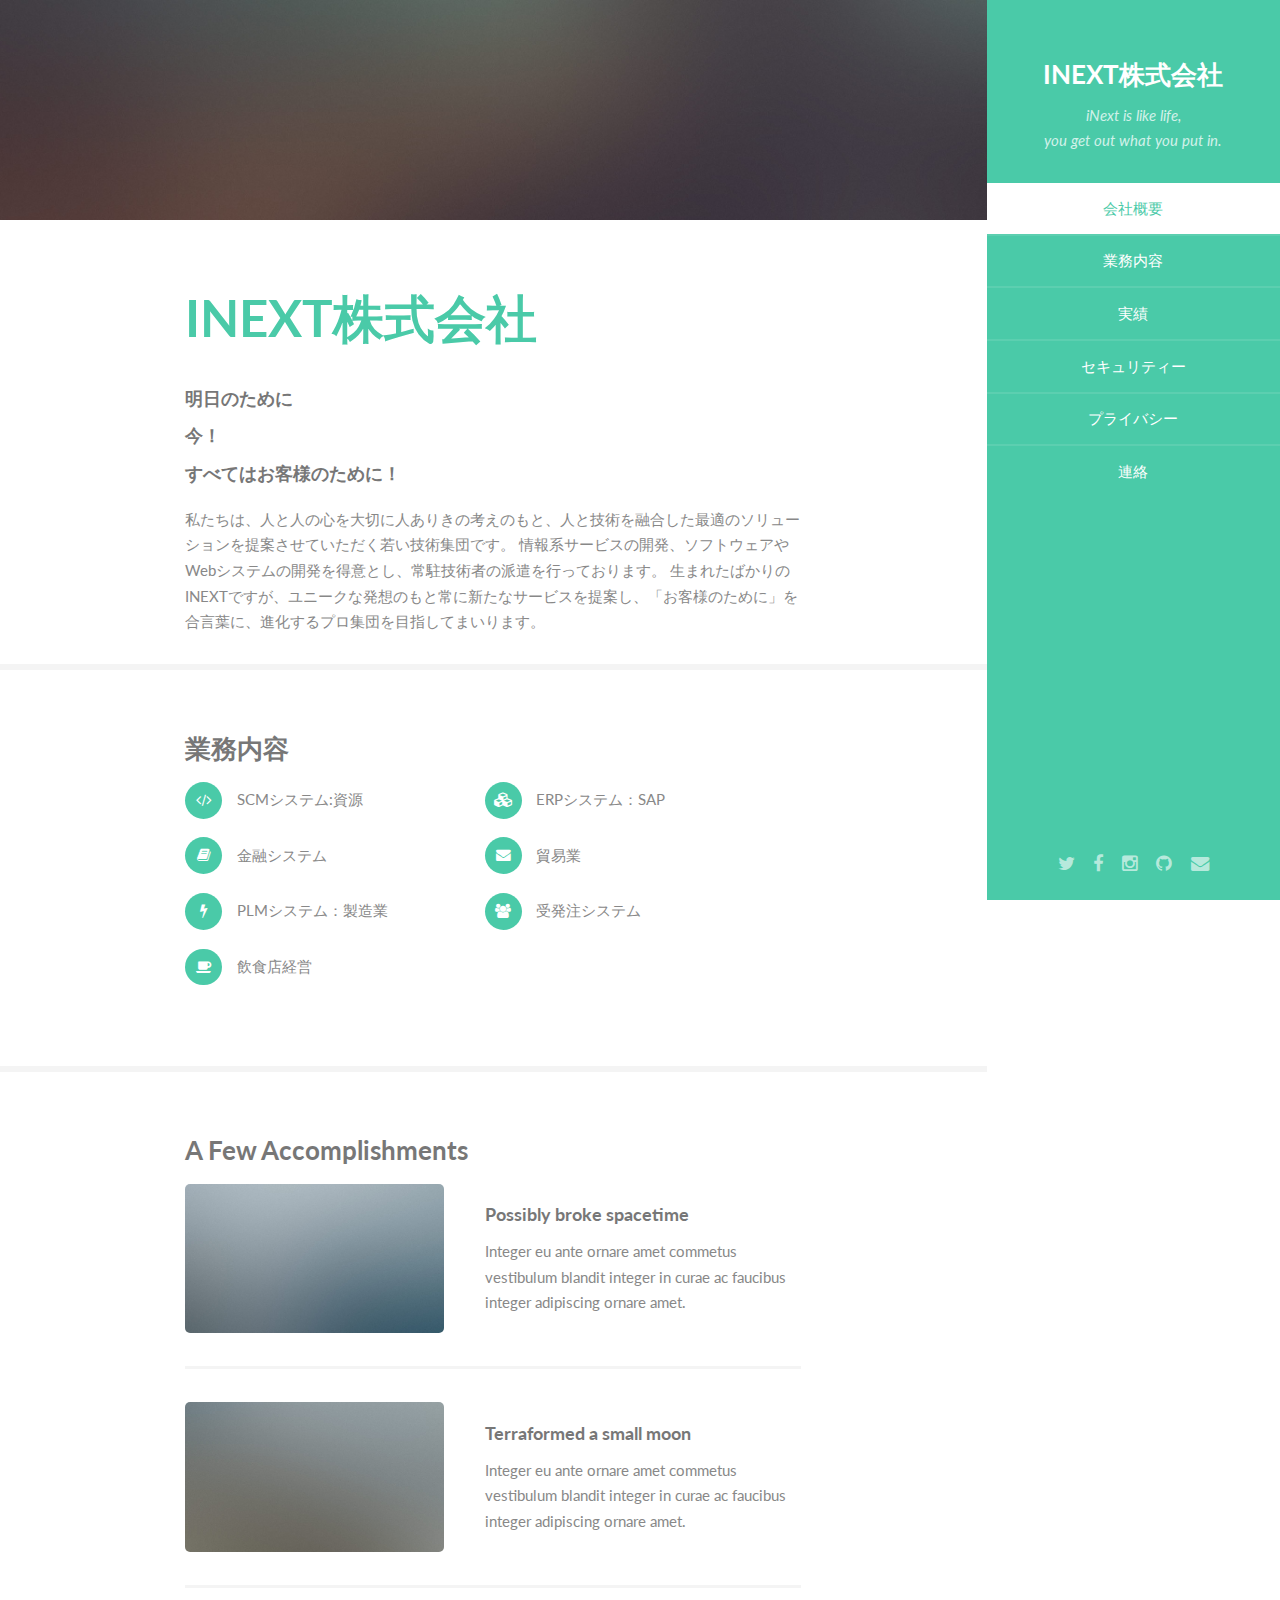
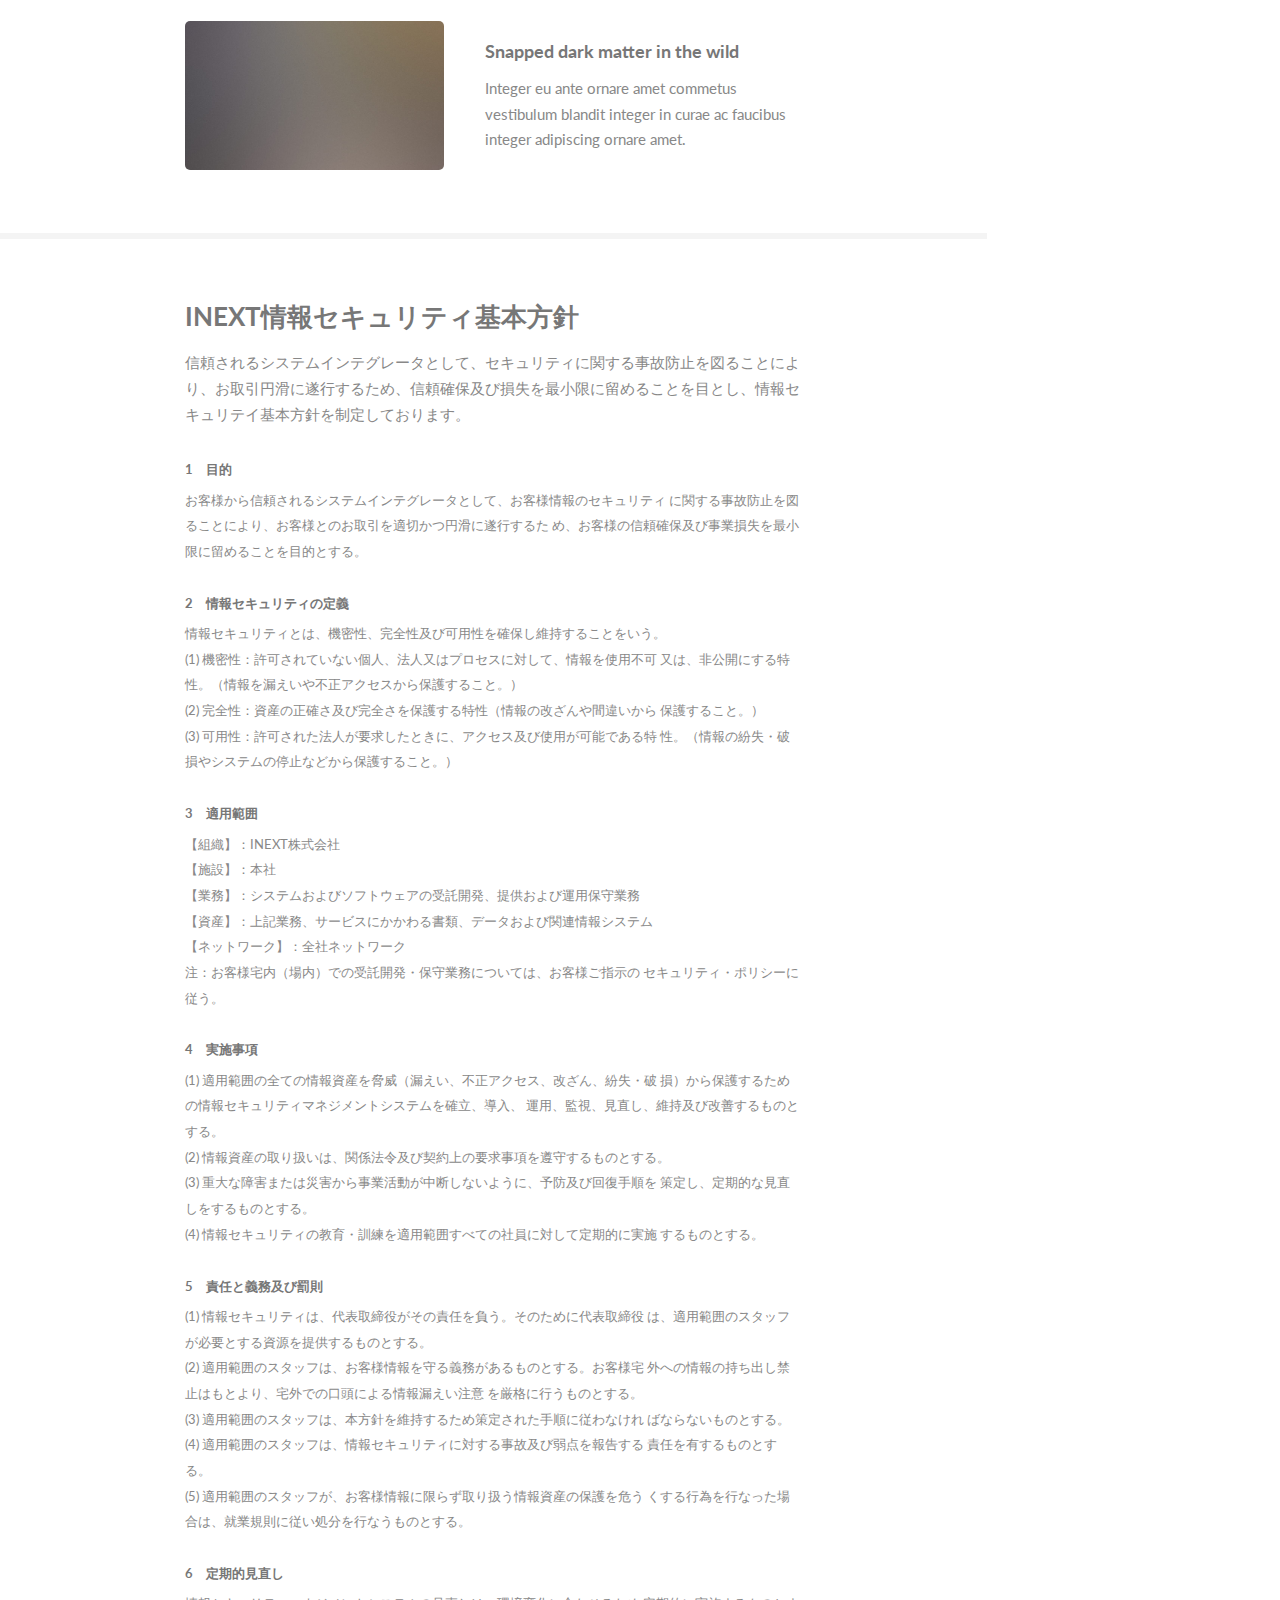
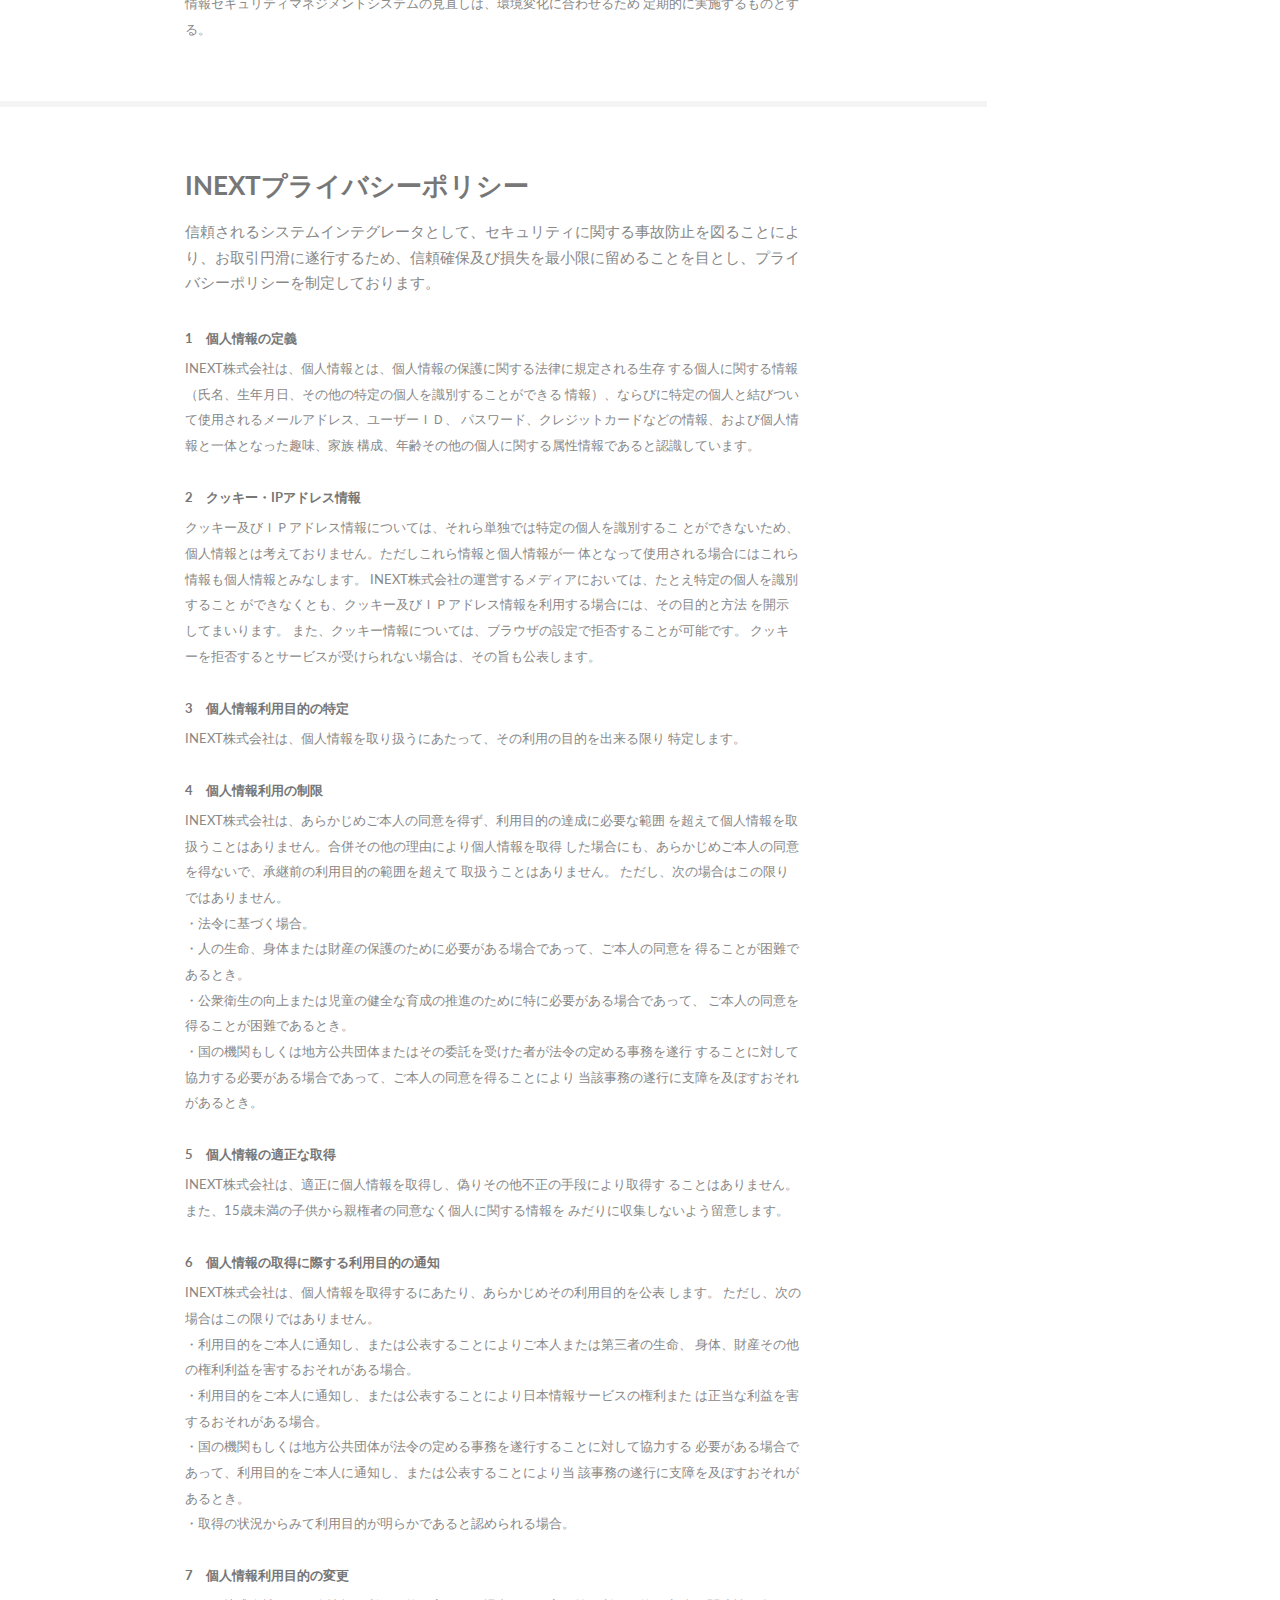
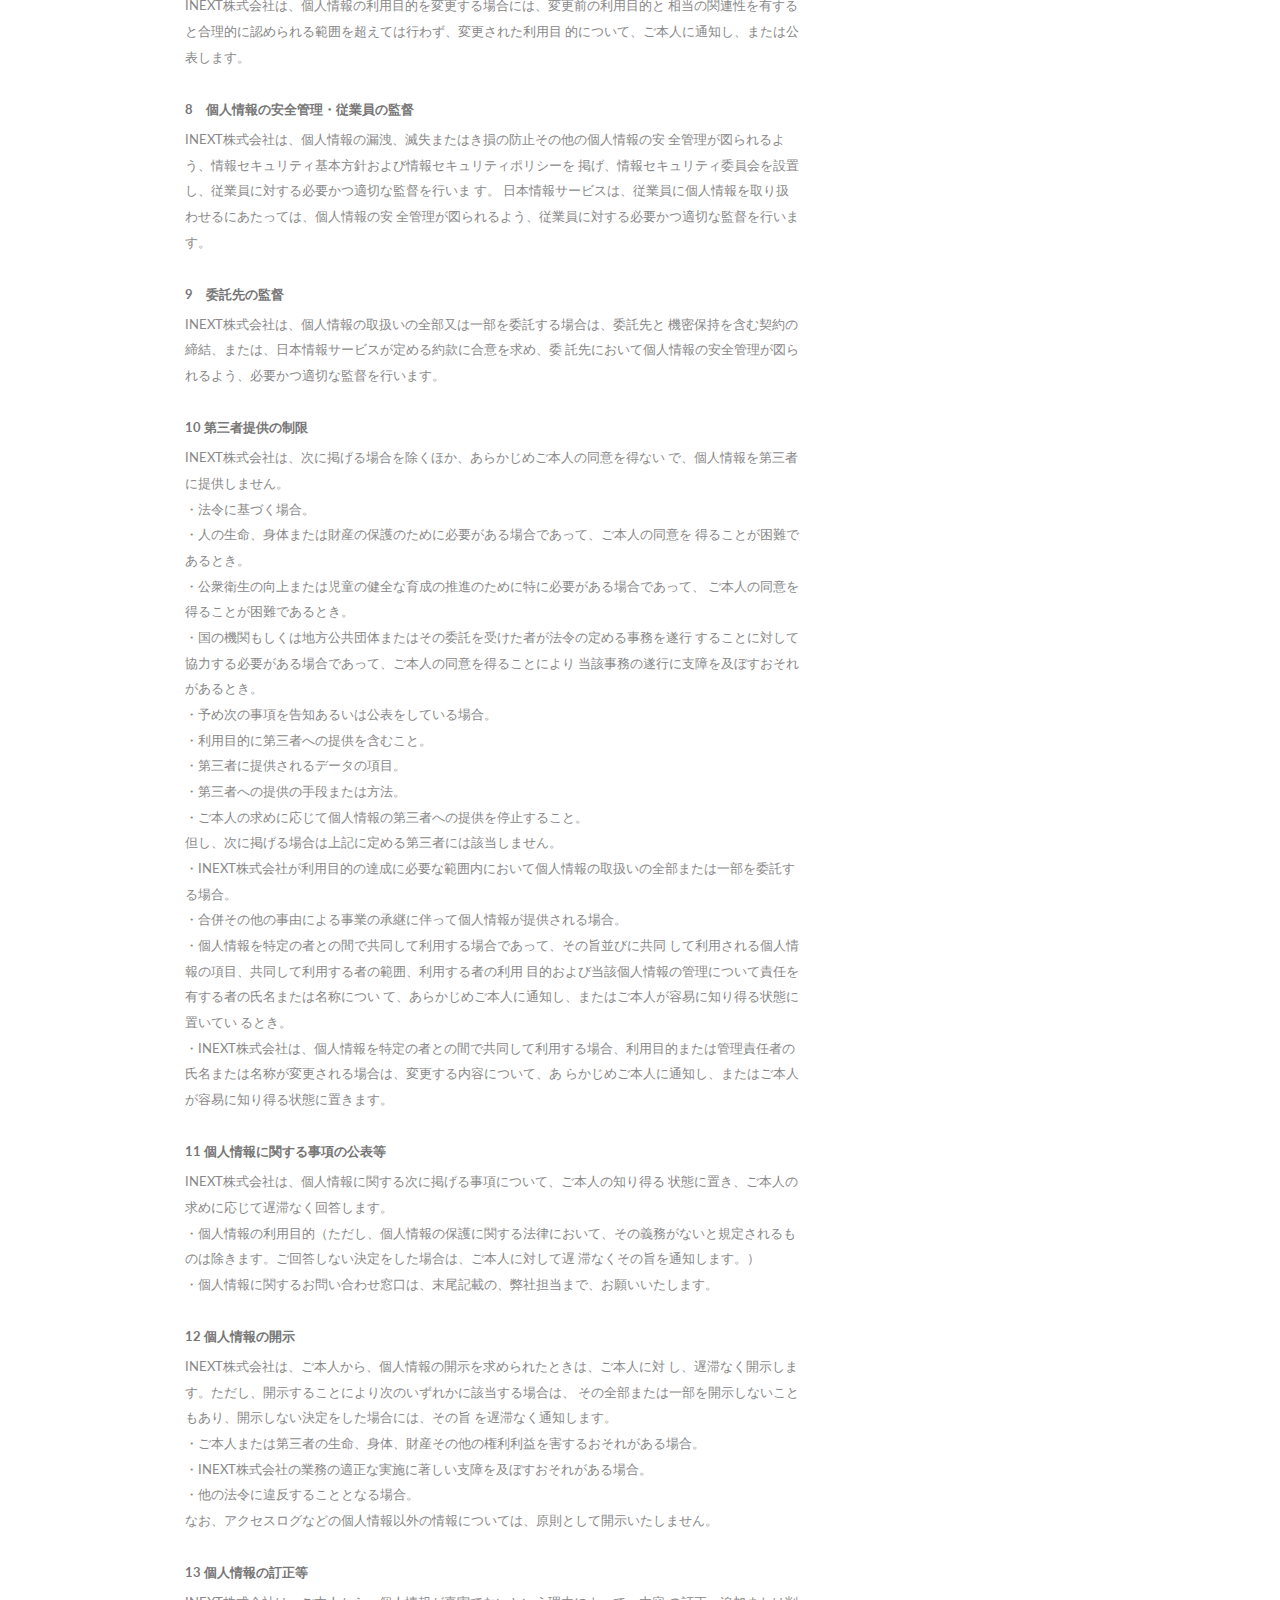
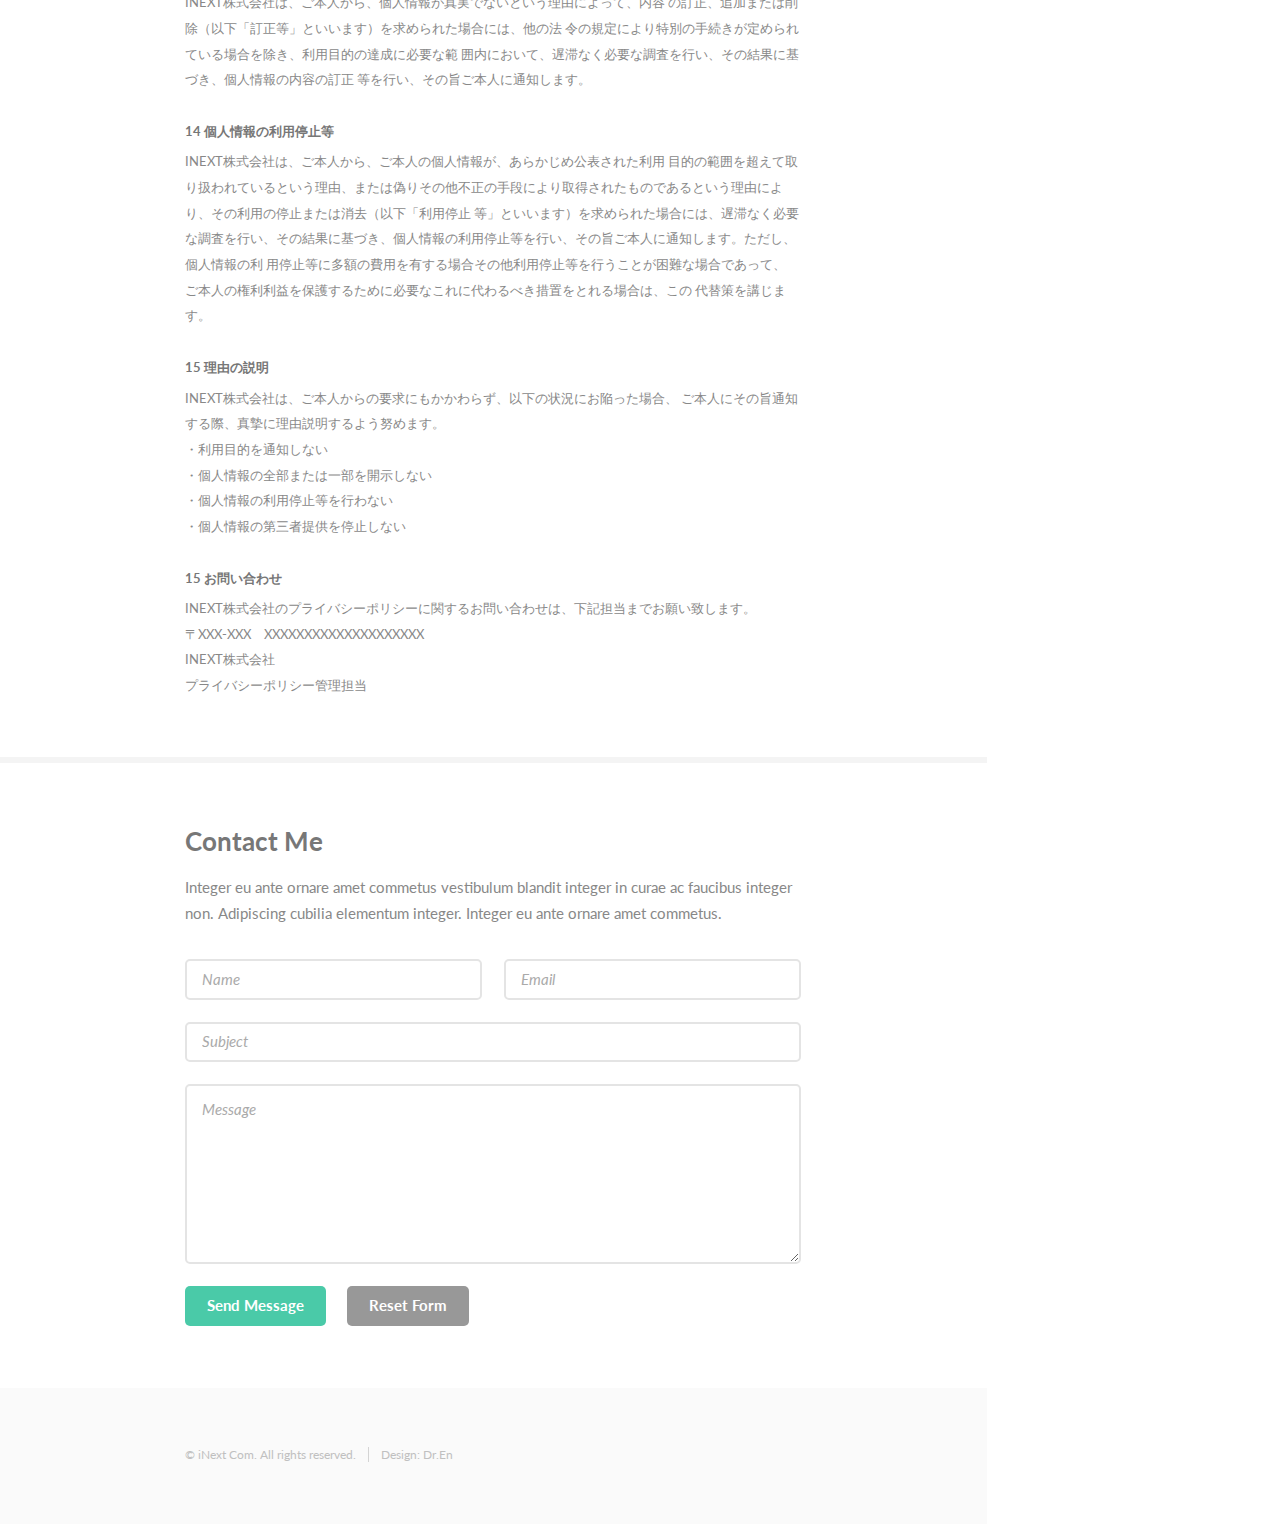
==== commit b94f8642: "修正" ====
--- a/index.html
+++ b/index.html
@@ -66,7 +66,10 @@
 							<div class="container">
 								<header class="major">
 									<h2>INEXT株式会社</h2>
-									<p>明日のために<br />今！<br />すべてはお客様のために！</p>
+							        <h4>明日のために</h4>
+                                    <h4>今！</h4>
+                                    <h4>すべてはお客様のために！</h4>
+                                     </p>
 								</header>
 								      私たちは、人と人の心を大切に人ありきの考えのもと、人と技術を融合した最適のソリューションを提案させていただく若い技術集団です。
                                                                       情報系サービスの開発、ソフトウェアやWebシステムの開発を得意とし、常駐技術者の派遣を行っております。
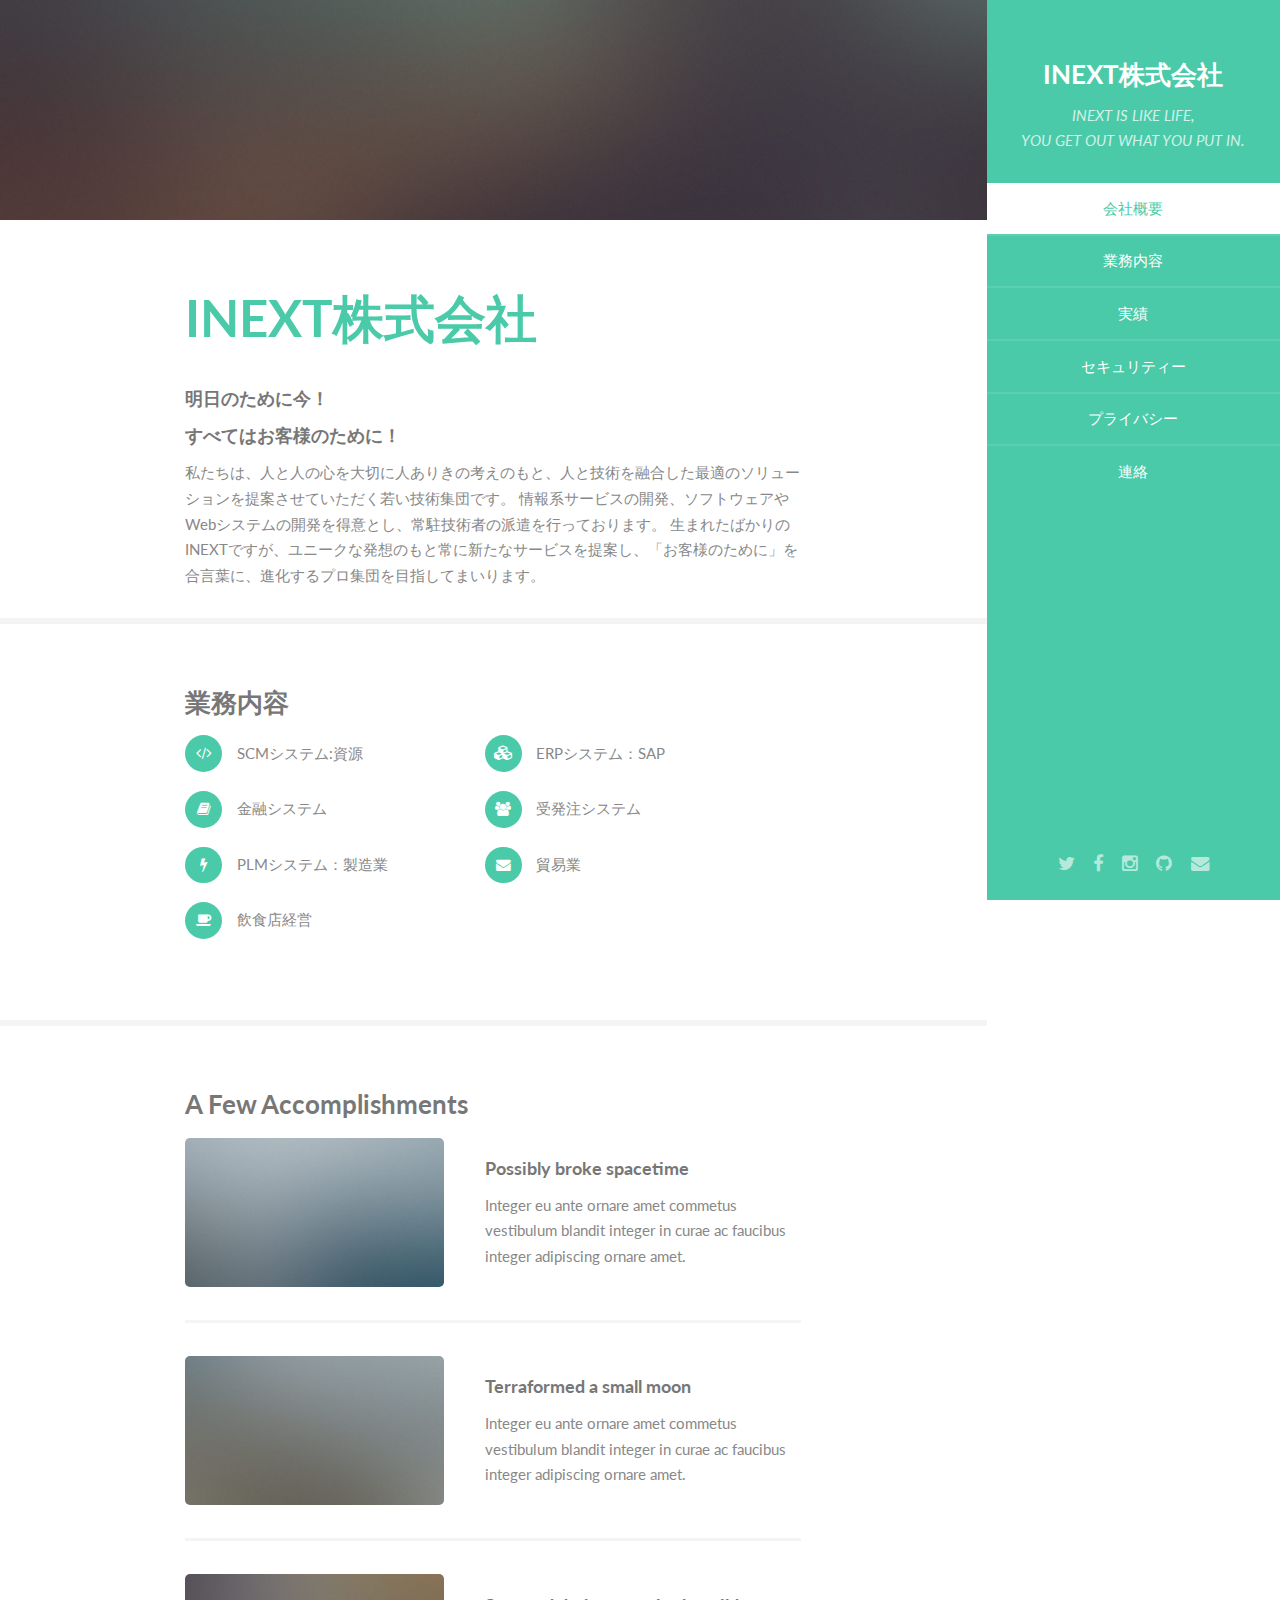
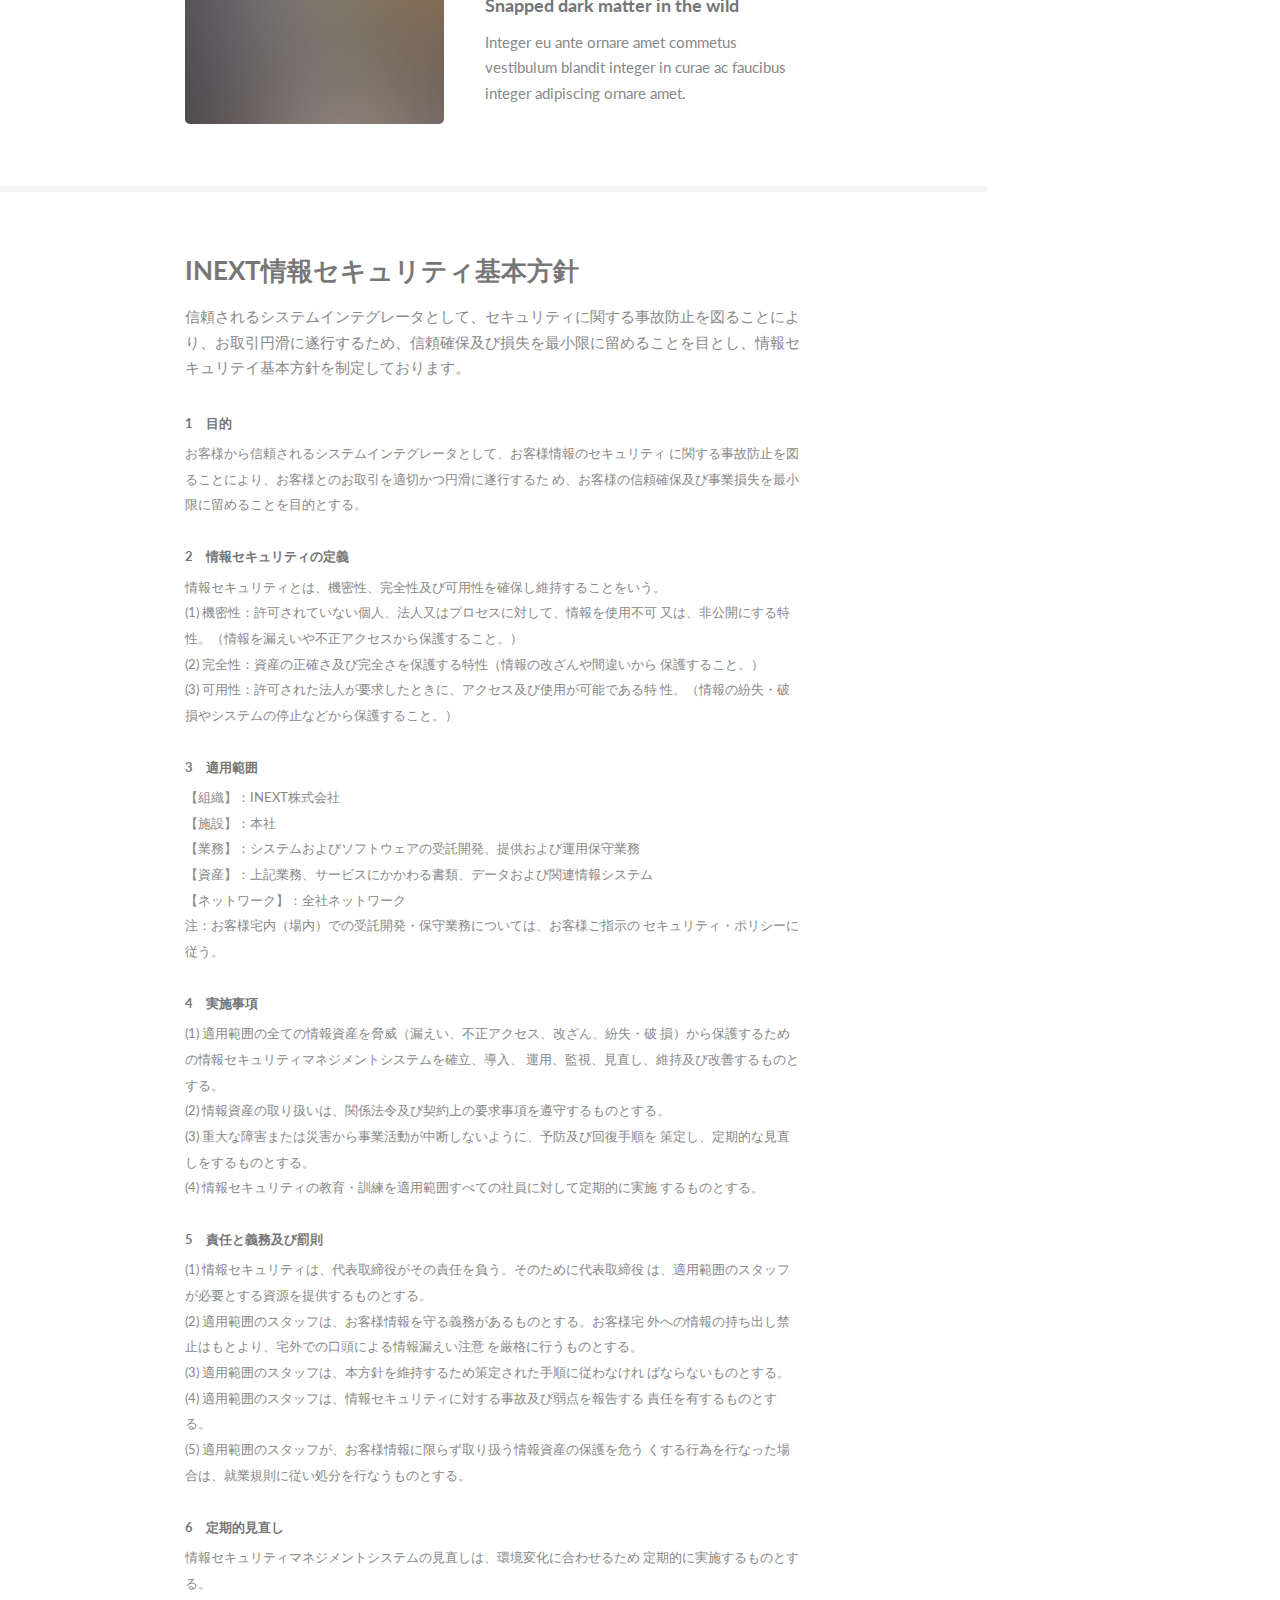
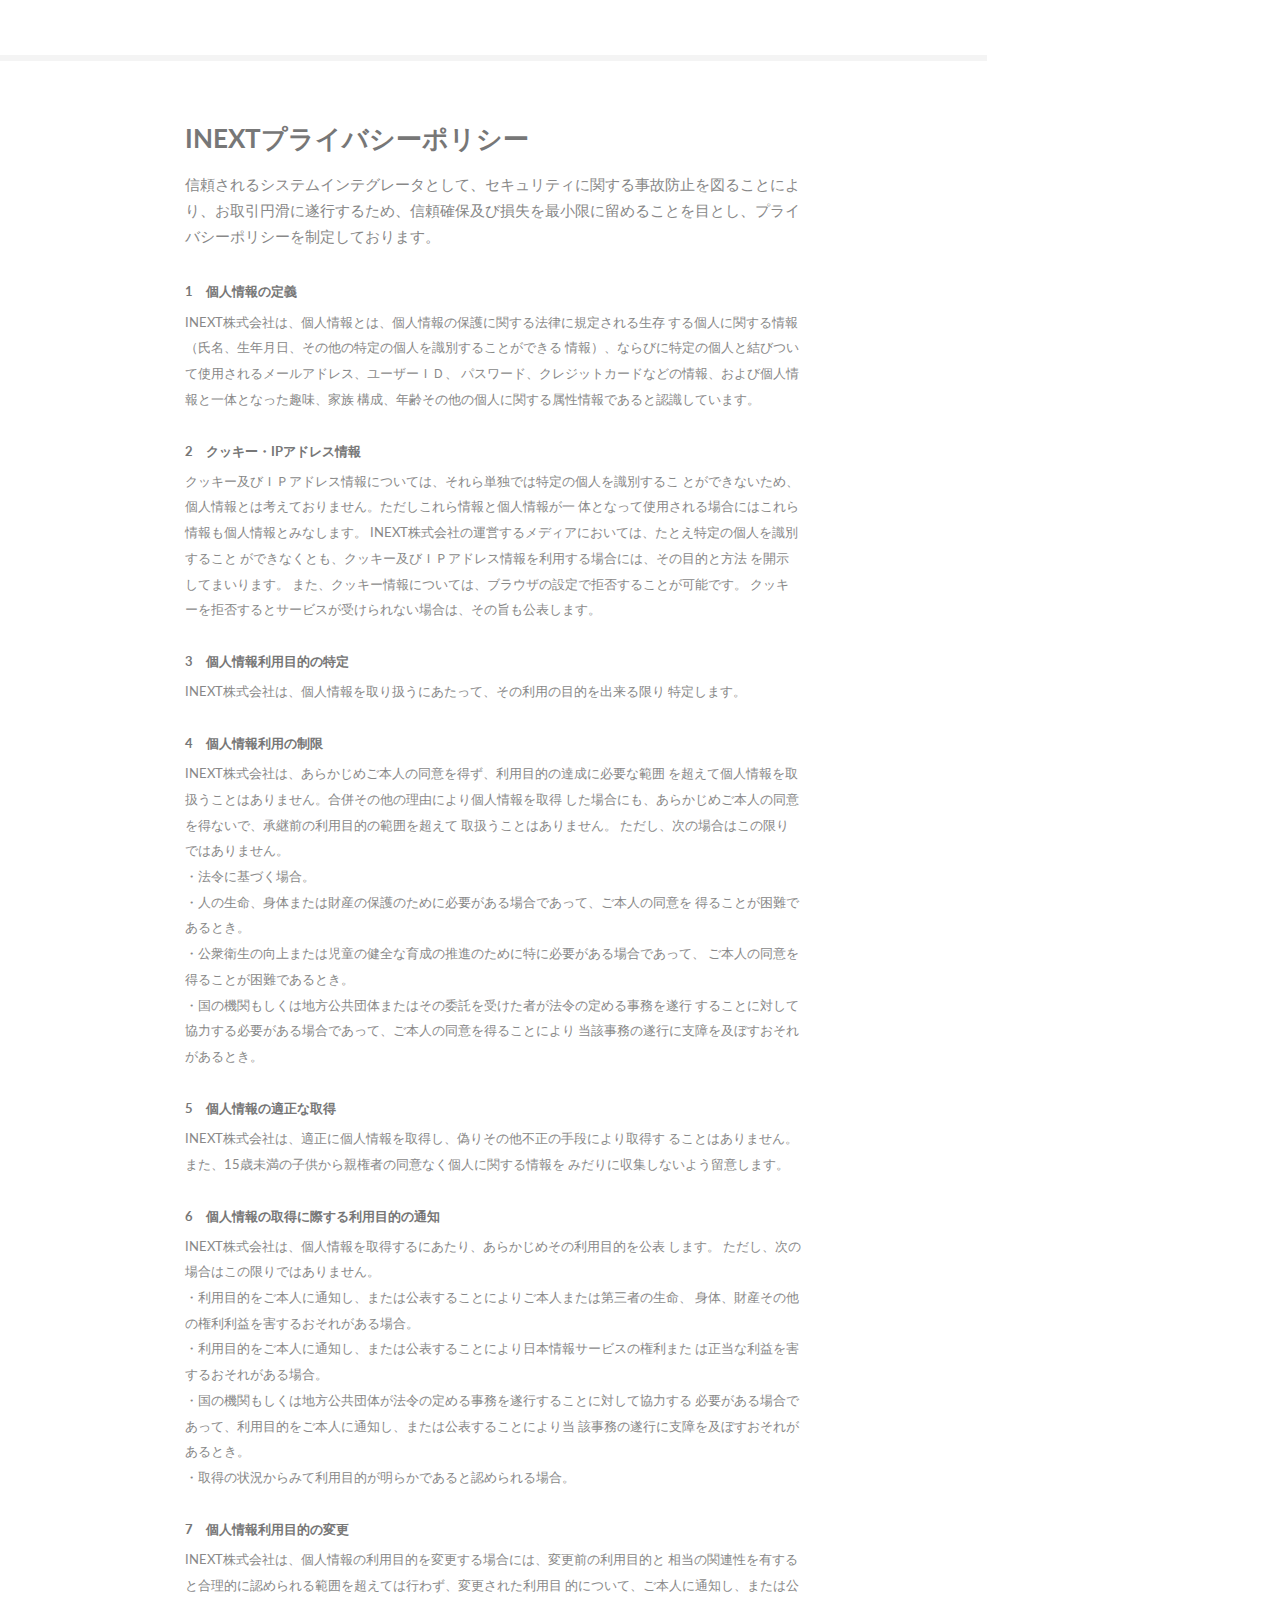
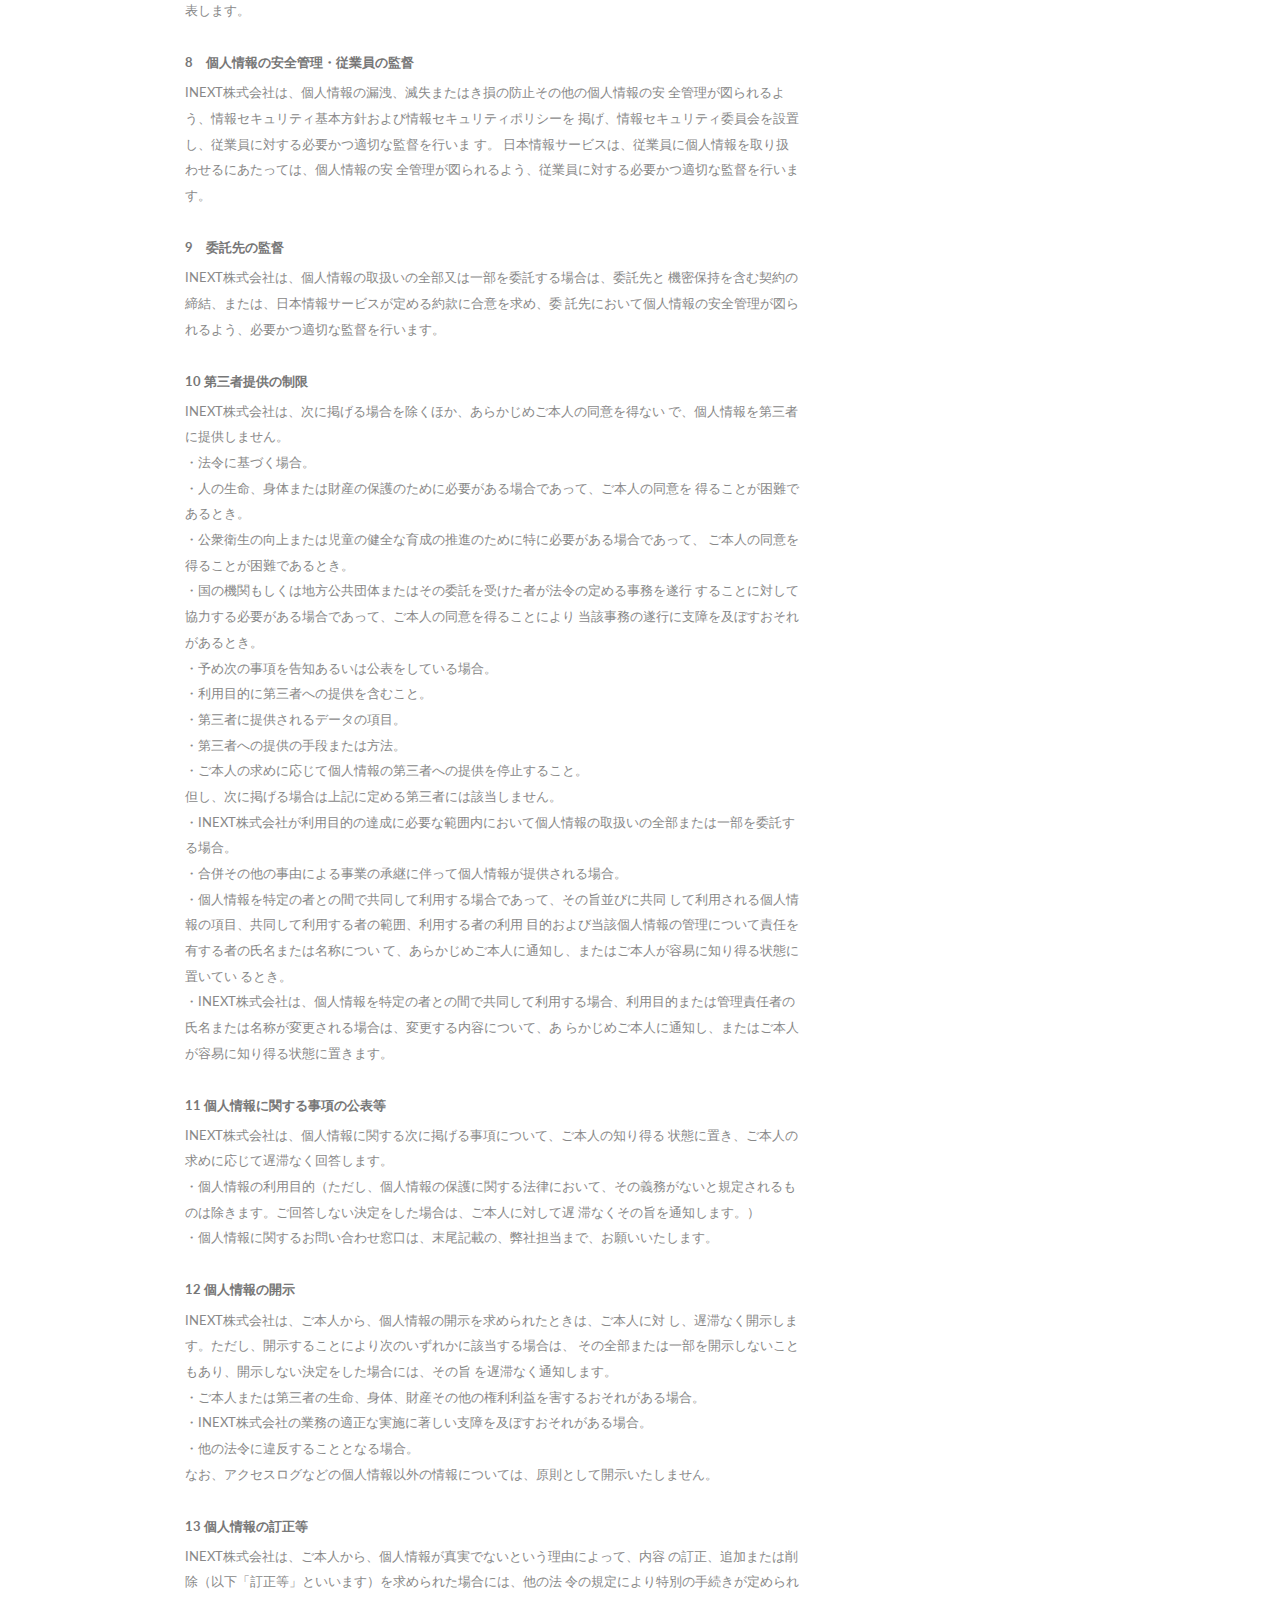
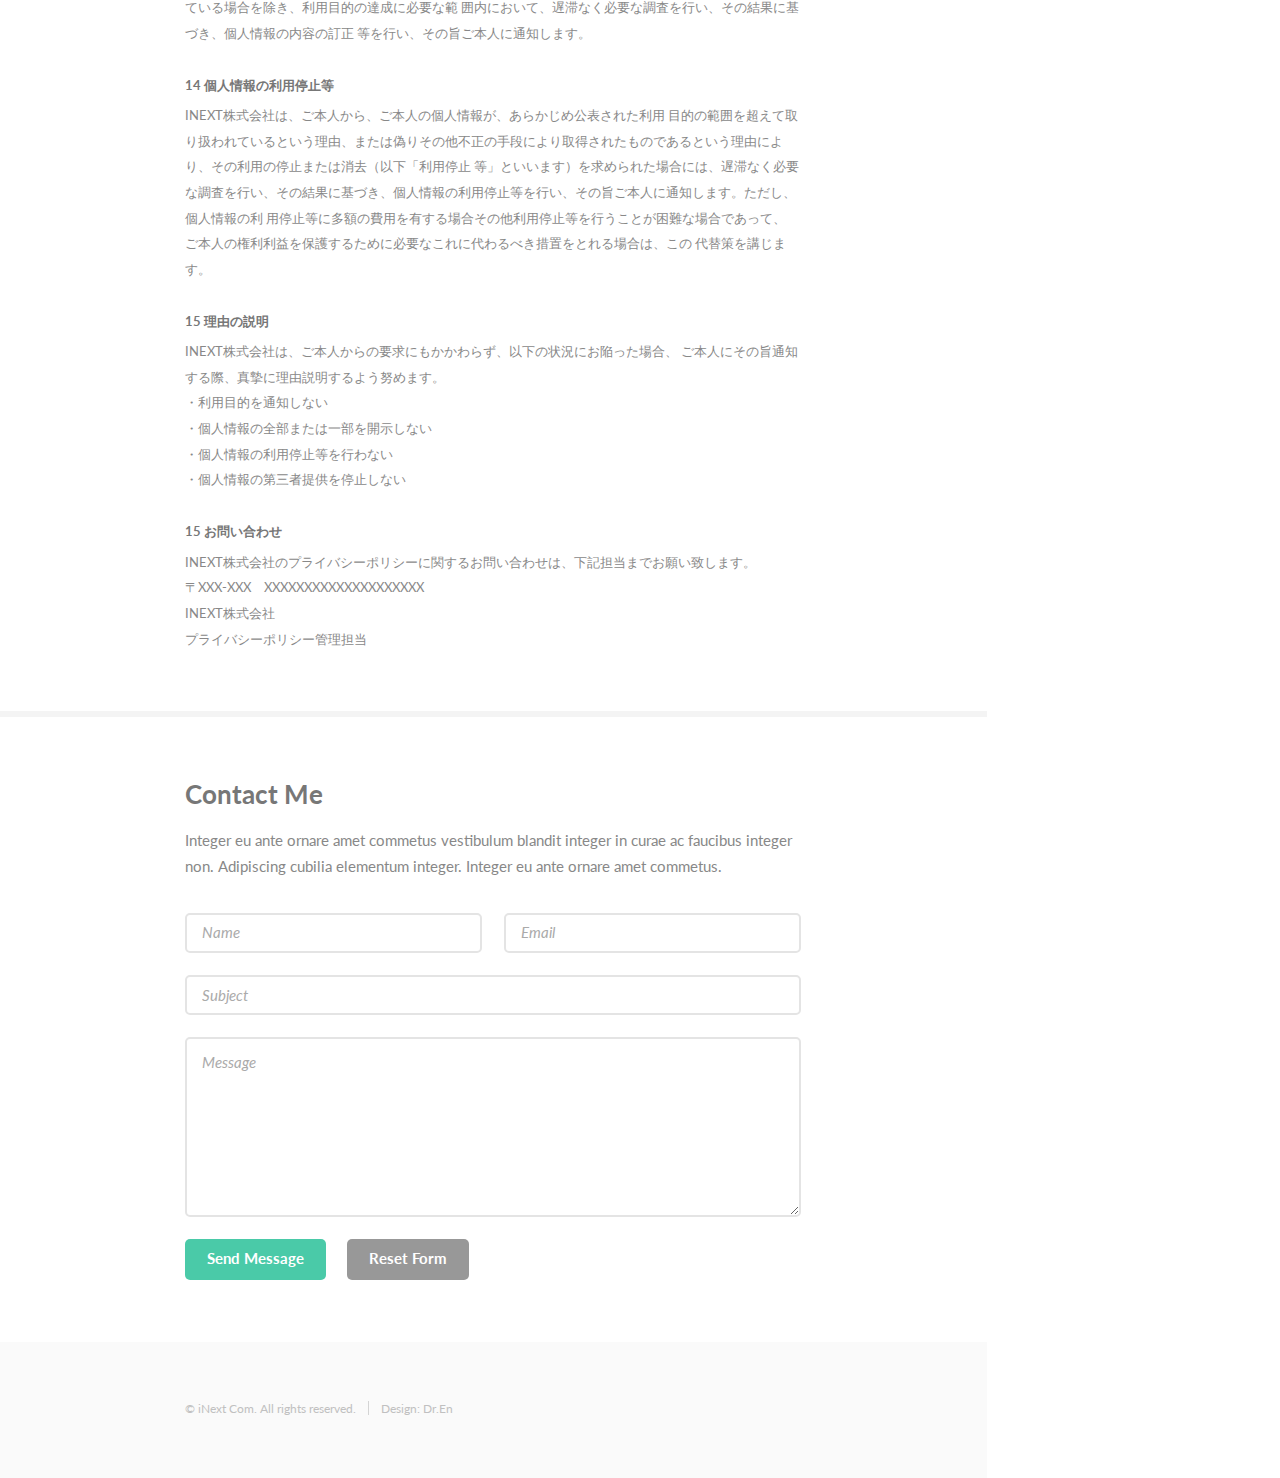
==== commit aea265ec: "修正" ====
--- a/index.html
+++ b/index.html
@@ -32,8 +32,8 @@
 					<header>
 						<span class="image avatar"><img src="images/IMG_0811.JPG" alt="" /></span>
 						<h1 id="logo"><a href="#">INEXT株式会社</a></h1>
-						<p>iNext is like life,<br />
-                           you get out what you put in.
+						<p>INEXT IS LIKE LIFE,<br />
+                                                   YOU GET OUT WHAT YOU PUT IN.
 						</p>
 					</header>
 					<nav id="nav">
@@ -66,10 +66,8 @@
 							<div class="container">
 								<header class="major">
 									<h2>INEXT株式会社</h2>
-							        <h4>明日のために</h4>
-                                    <h4>今！</h4>
-                                    <h4>すべてはお客様のために！</h4>
-                                     </p>
+							        <h4>明日のために今！</h4>
+                                                                <h4>すべてはお客様のために！</h4>
 								</header>
 								      私たちは、人と人の心を大切に人ありきの考えのもと、人と技術を融合した最適のソリューションを提案させていただく若い技術集団です。
                                                                       情報系サービスの開発、ソフトウェアやWebシステムの開発を得意とし、常駐技術者の派遣を行っております。
@@ -85,10 +83,10 @@
 									<li class="fa-code">SCMシステム:資源</li>
 									<li class="fa-cubes">ERPシステム：SAP</li>
 									<li class="fa-book">金融システム</li>
-                                    <li class="fa-envelope">貿易業</li>
+                                                                        <li class="fa-users">受発注システム</li>
 									<li class="fa-bolt">PLMシステム：製造業</li>
-									<li class="fa-users">受発注システム</li>
-                                    <li class="fa-coffee">飲食店経営</li>
+                                                                        <li class="fa-envelope">貿易業</li>
+                                                                        <li class="fa-coffee">飲食店経営</li>
 								</ul>
 							</div>
 						</section>
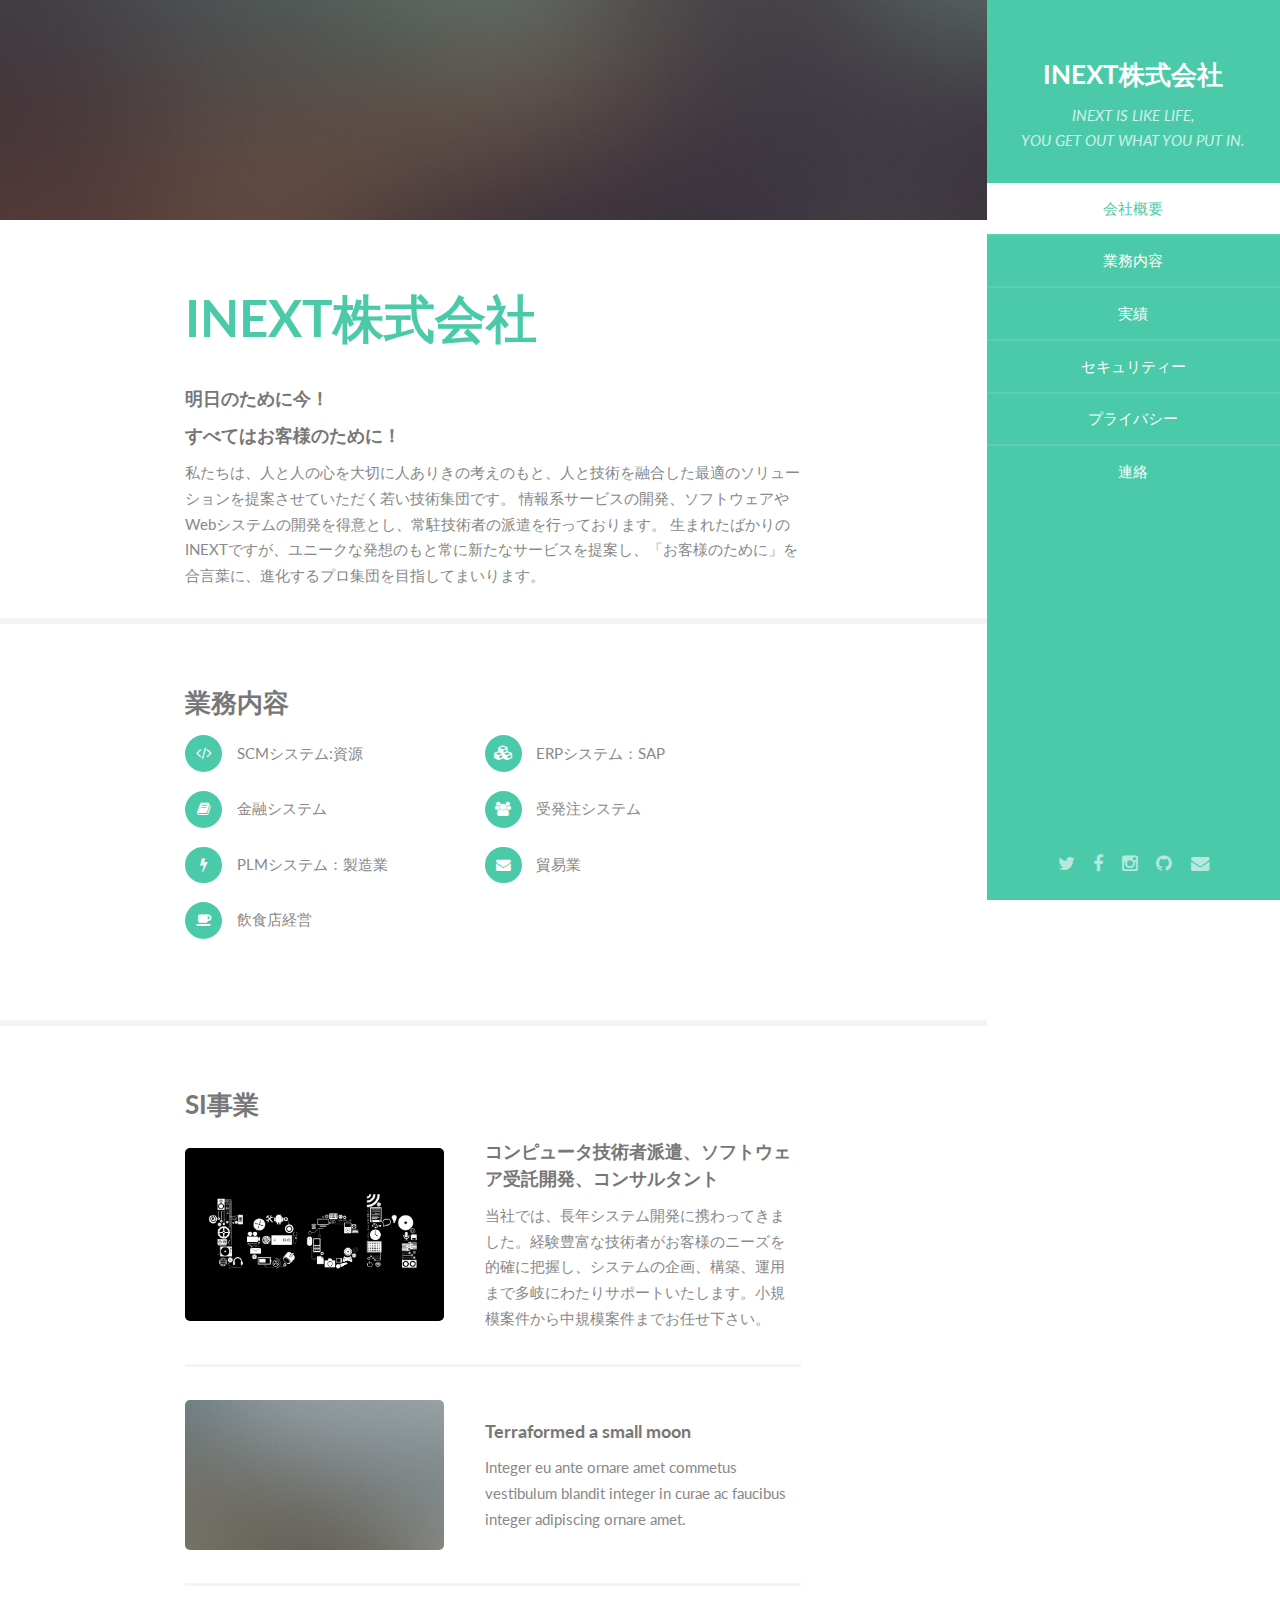
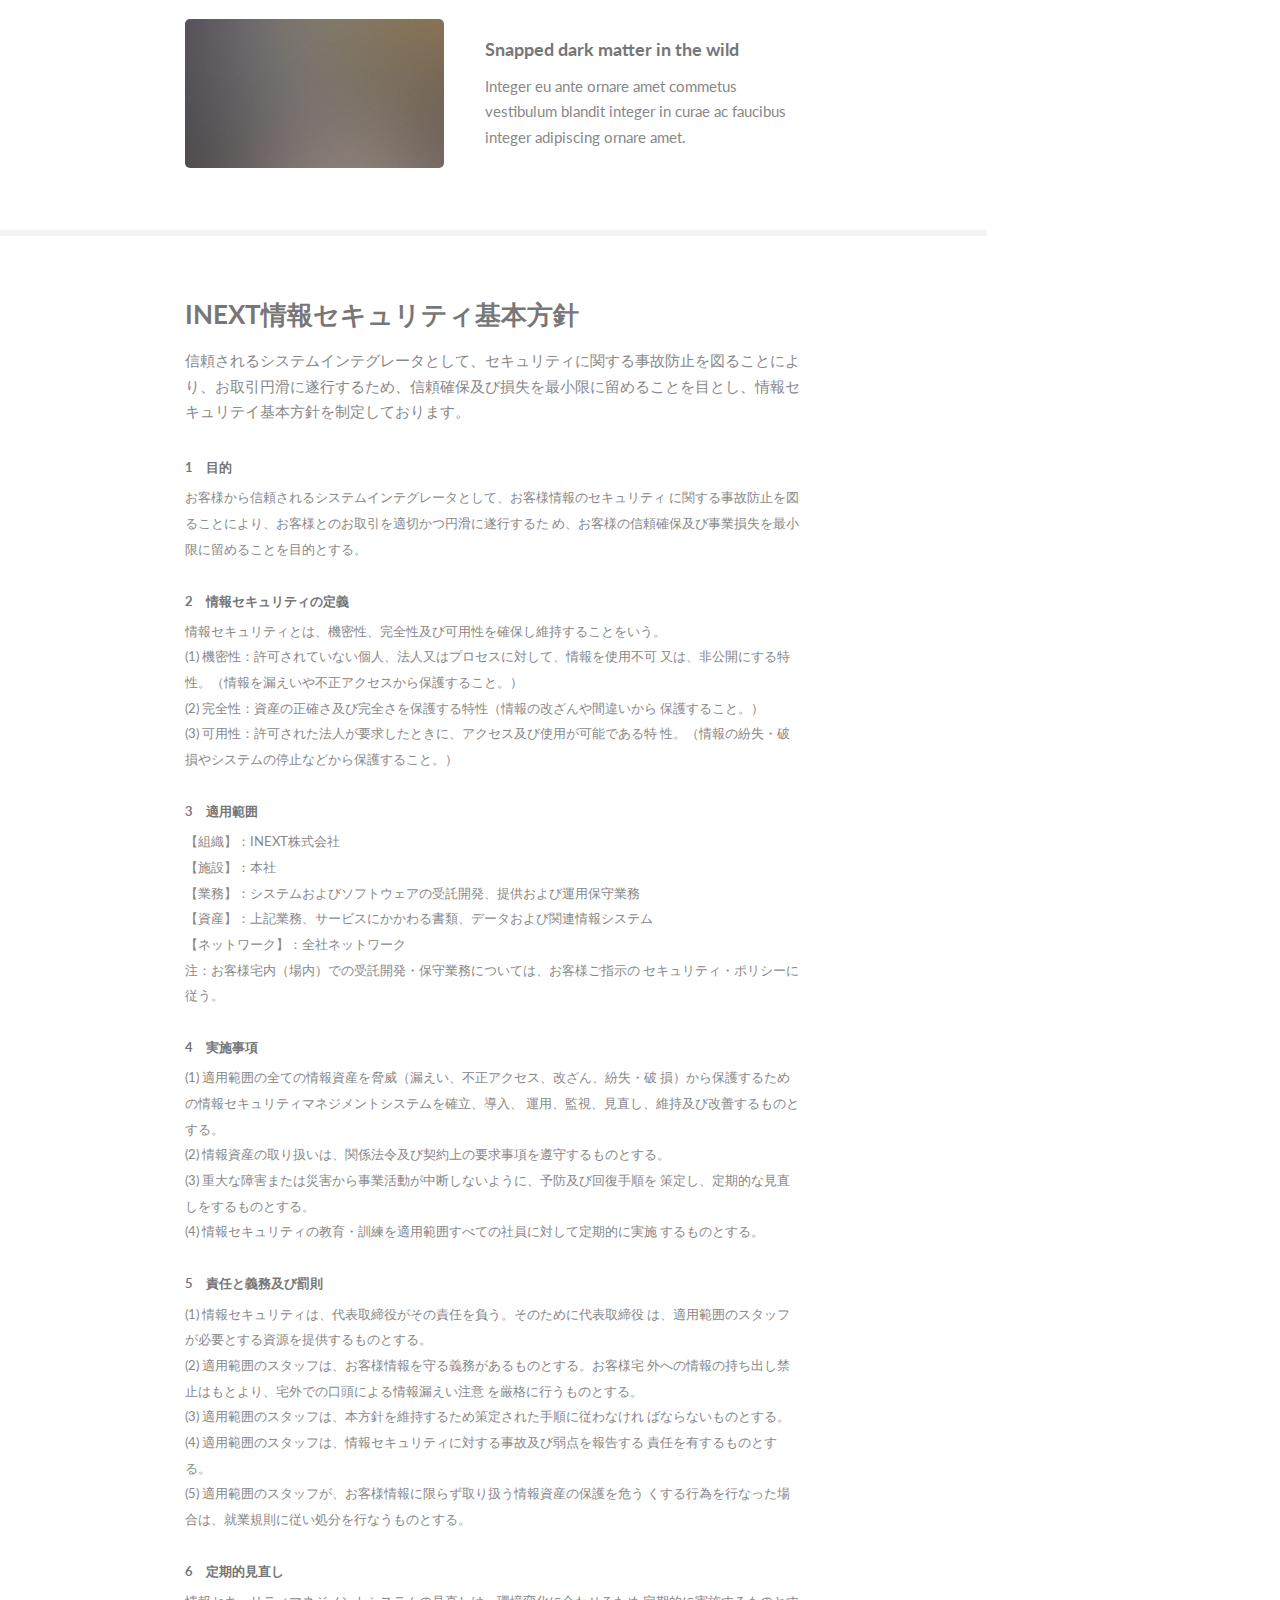
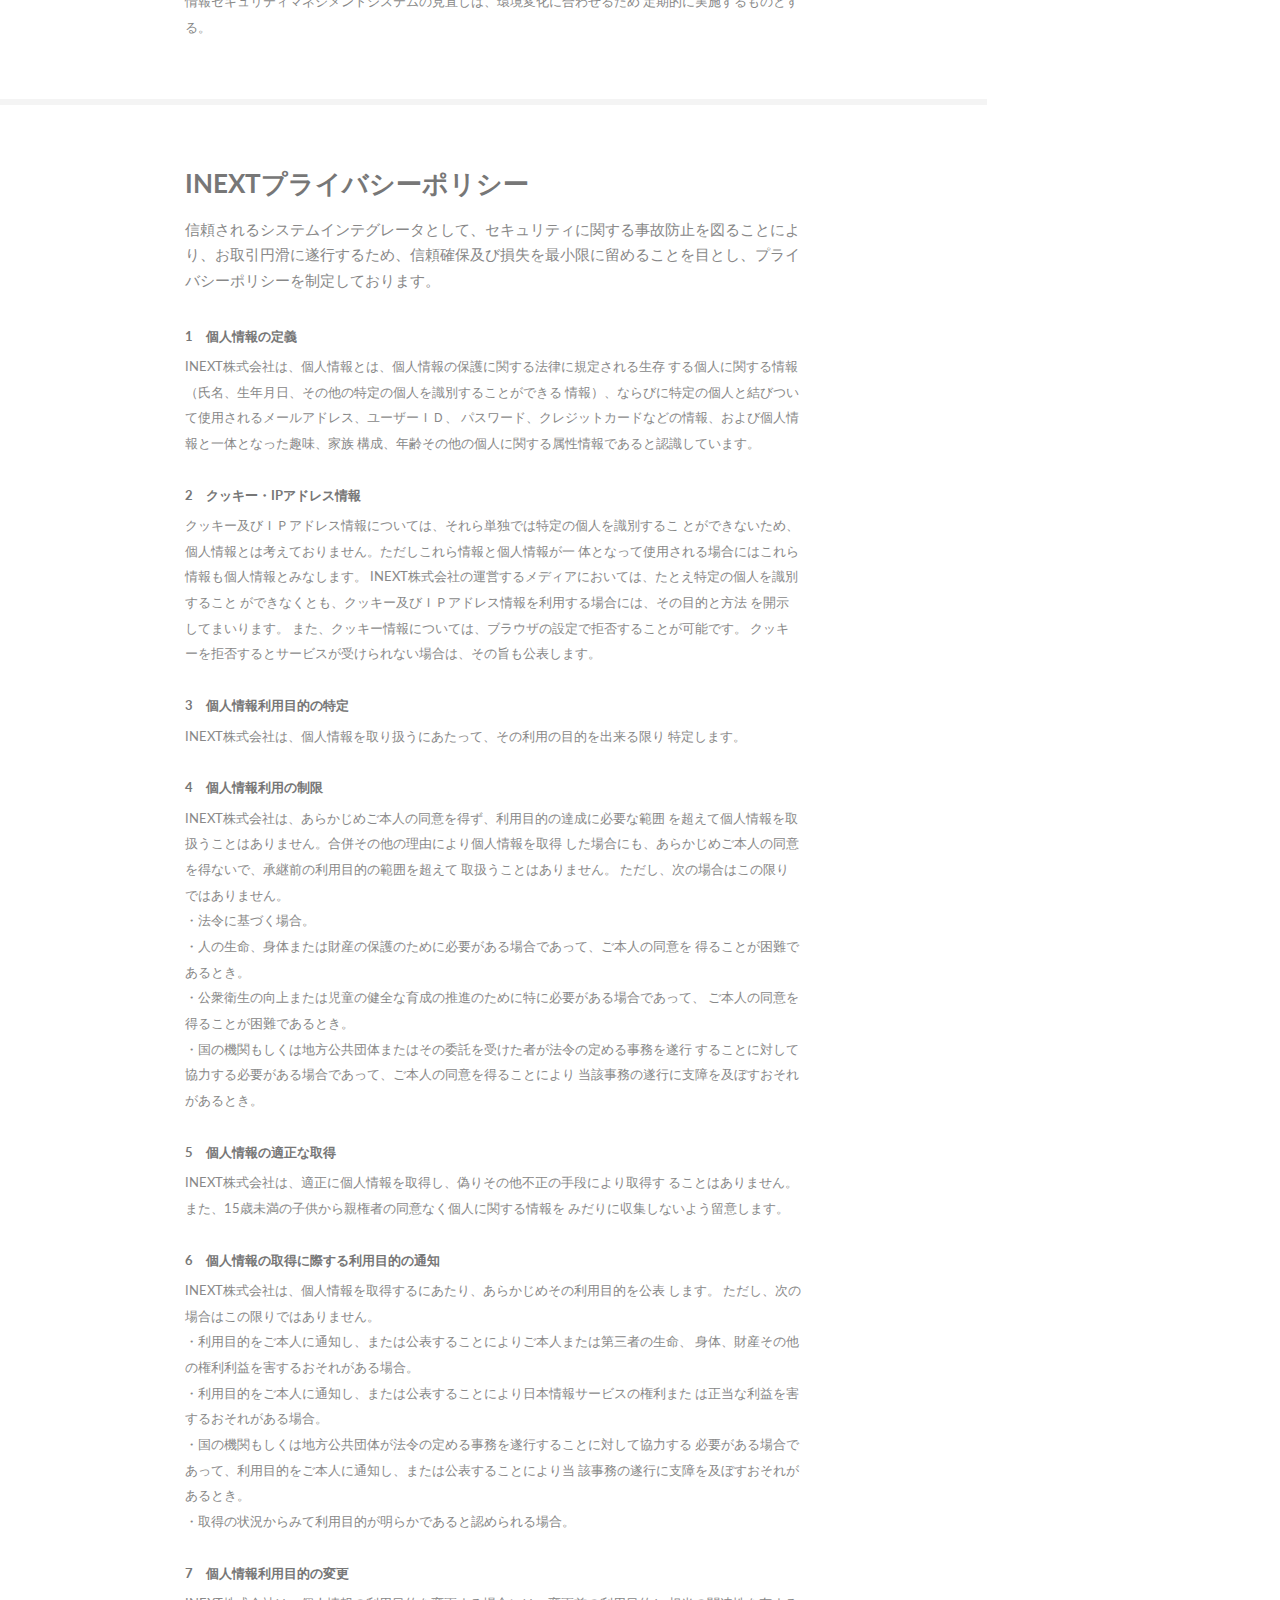
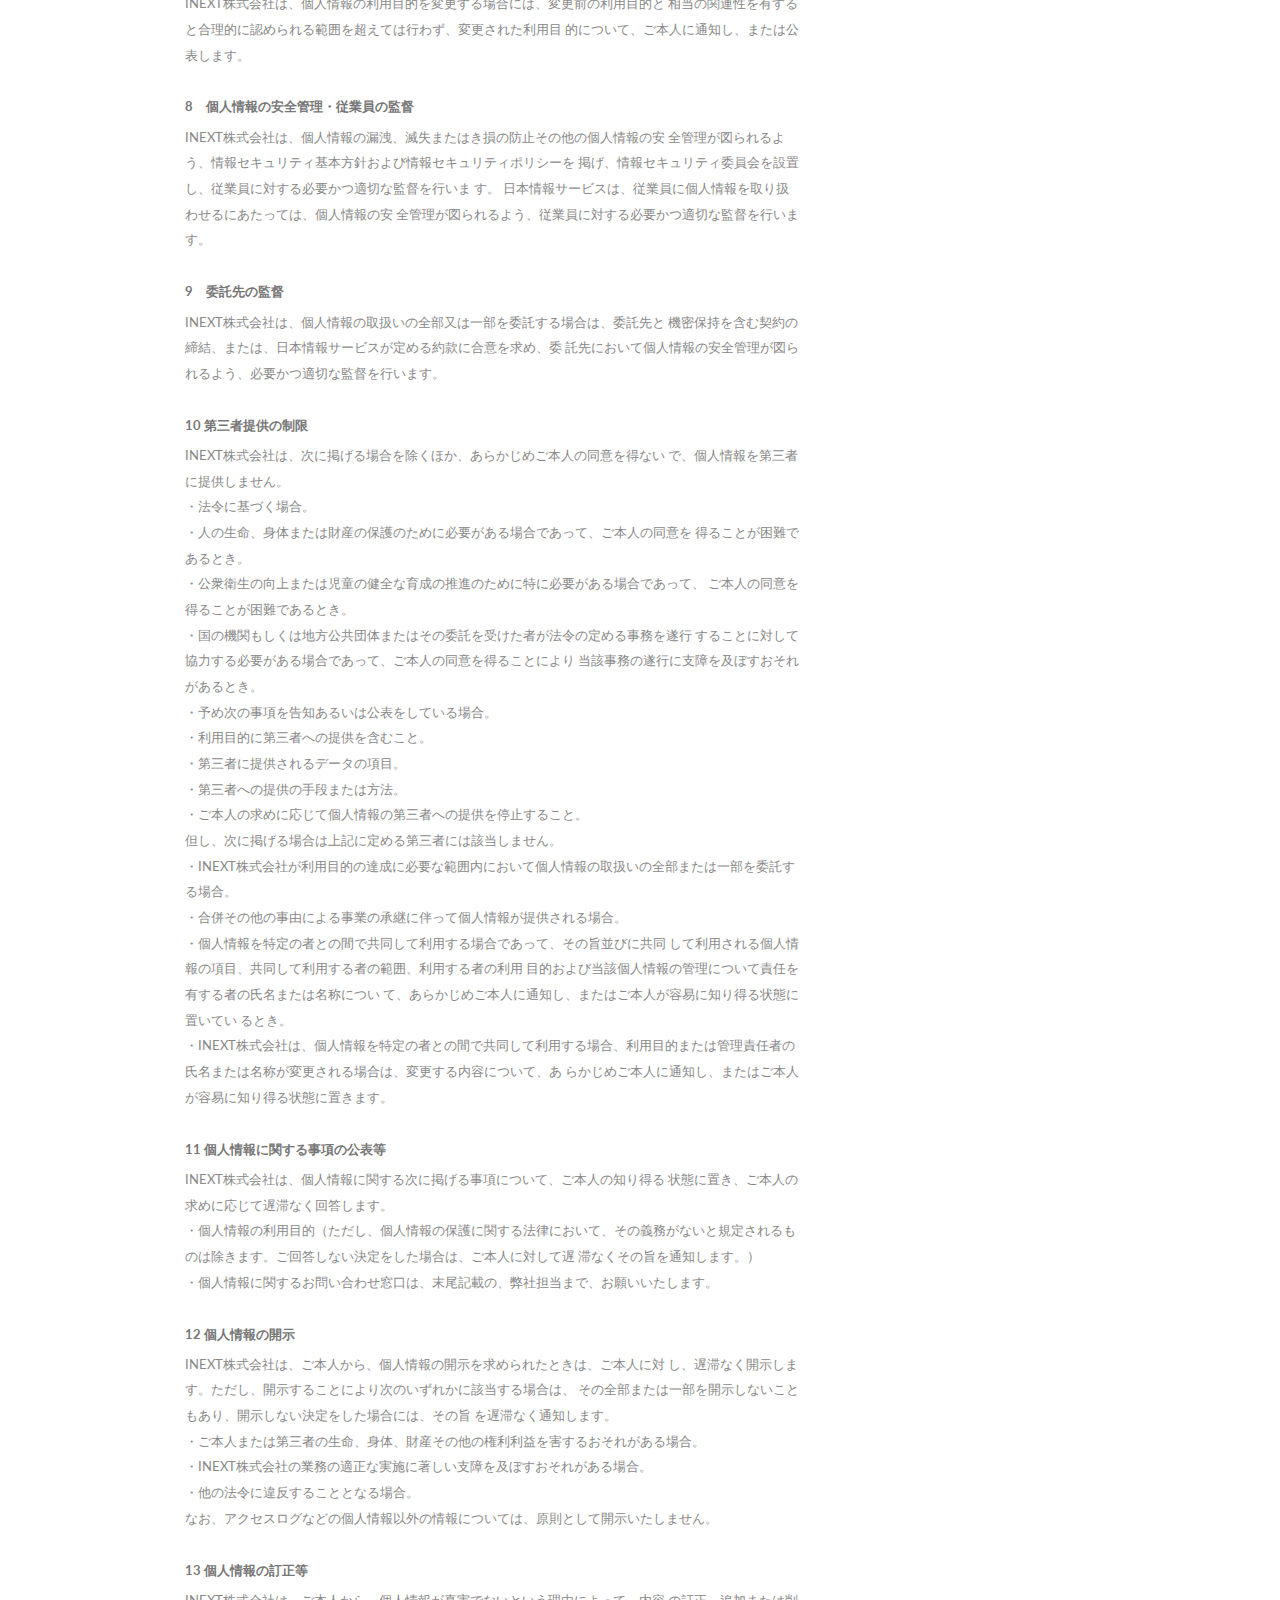
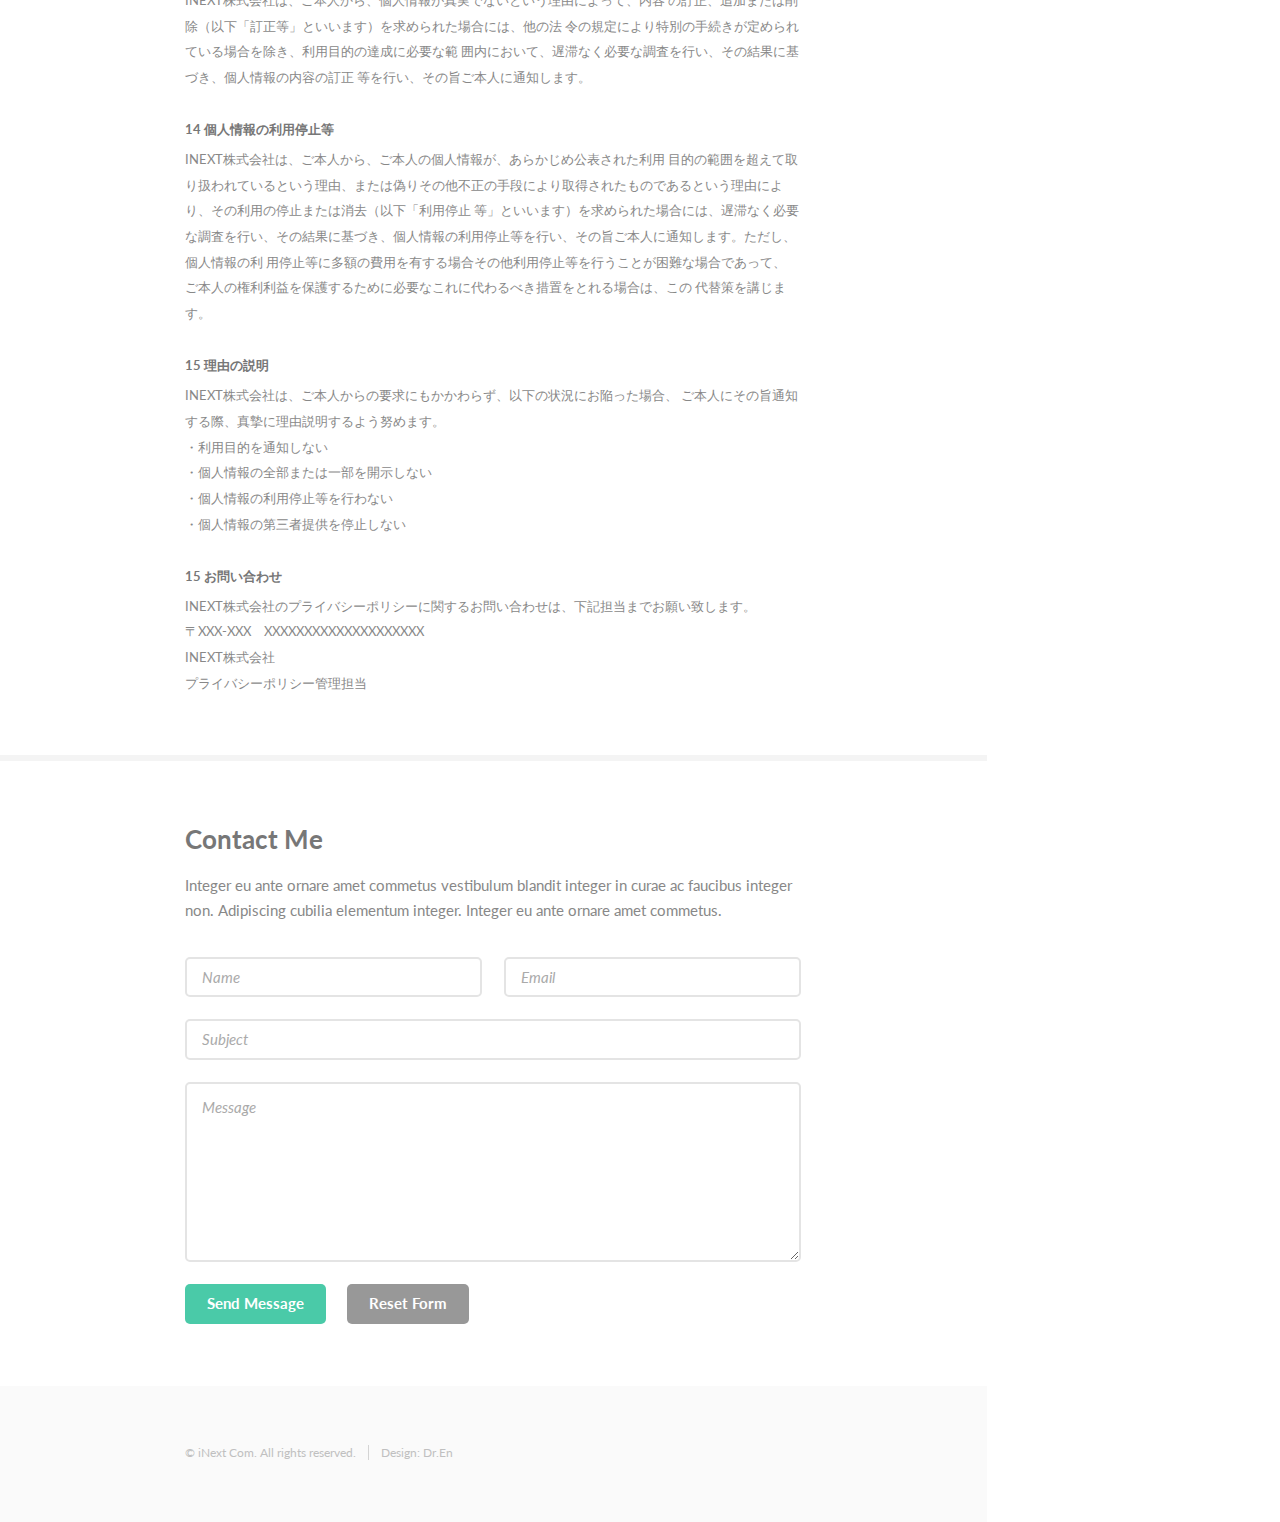
==== commit f3eb95e9: "tech" ====
--- a/index.html
+++ b/index.html
@@ -94,13 +94,13 @@
 					<!-- Three -->
 						<section id="three">
 							<div class="container">
-								<h3>A Few Accomplishments</h3>
+								<h3>SI事業</h3>
 								<div class="features">
 									<article>
-										<a href="#" class="image"><img src="images/pic01.jpg" alt="" /></a>
+										<a href="#" class="image"><img src="images/tech-tshirt.png" alt="" /></a>
 										<div class="inner">
-											<h4>Possibly broke spacetime</h4>
-											<p>Integer eu ante ornare amet commetus vestibulum blandit integer in curae ac faucibus integer adipiscing ornare amet.</p>
+											<h4>コンピュータ技術者派遣、ソフトウェア受託開発、コンサルタント</h4>
+											<p>当社では、長年システム開発に携わってきました。経験豊富な技術者がお客様のニーズを的確に把握し、システムの企画、構築、運用まで多岐にわたりサポートいたします。小規模案件から中規模案件までお任せ下さい。</p>
 										</div>
 									</article>
 									<article>
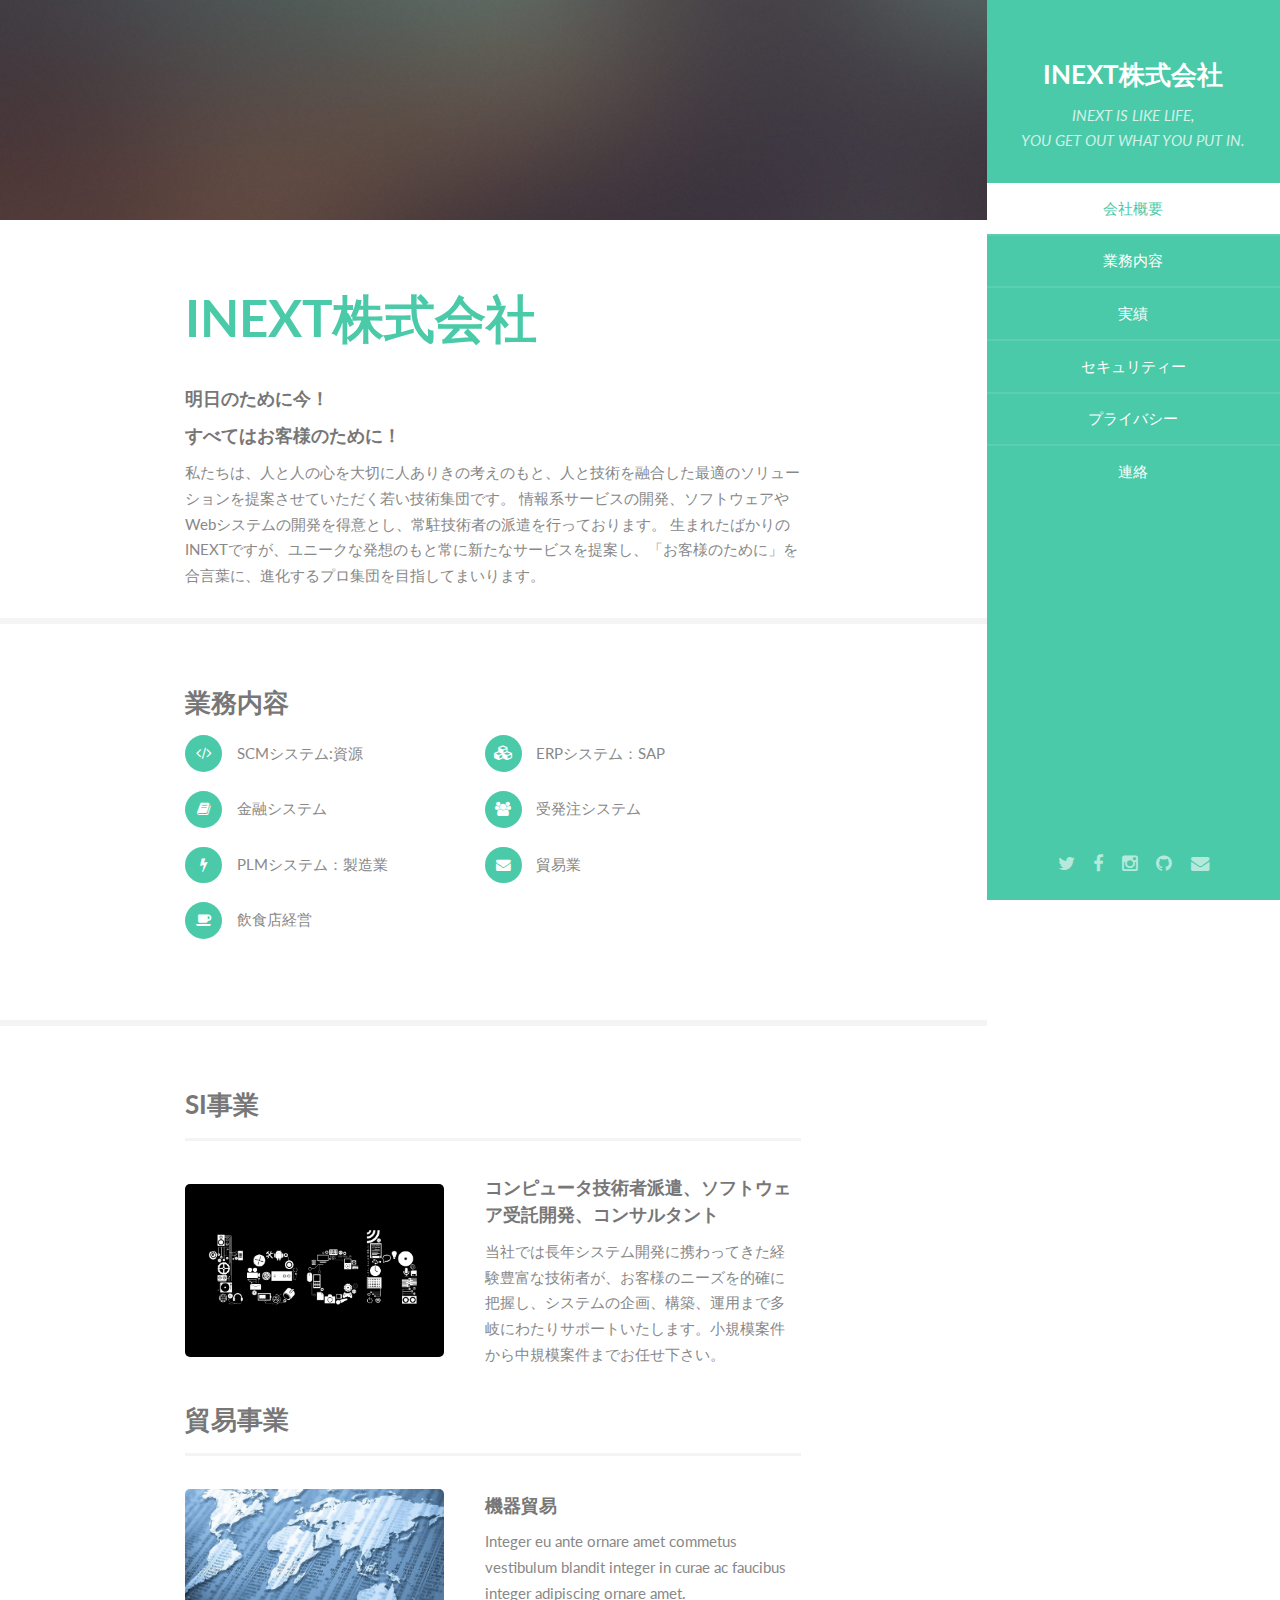
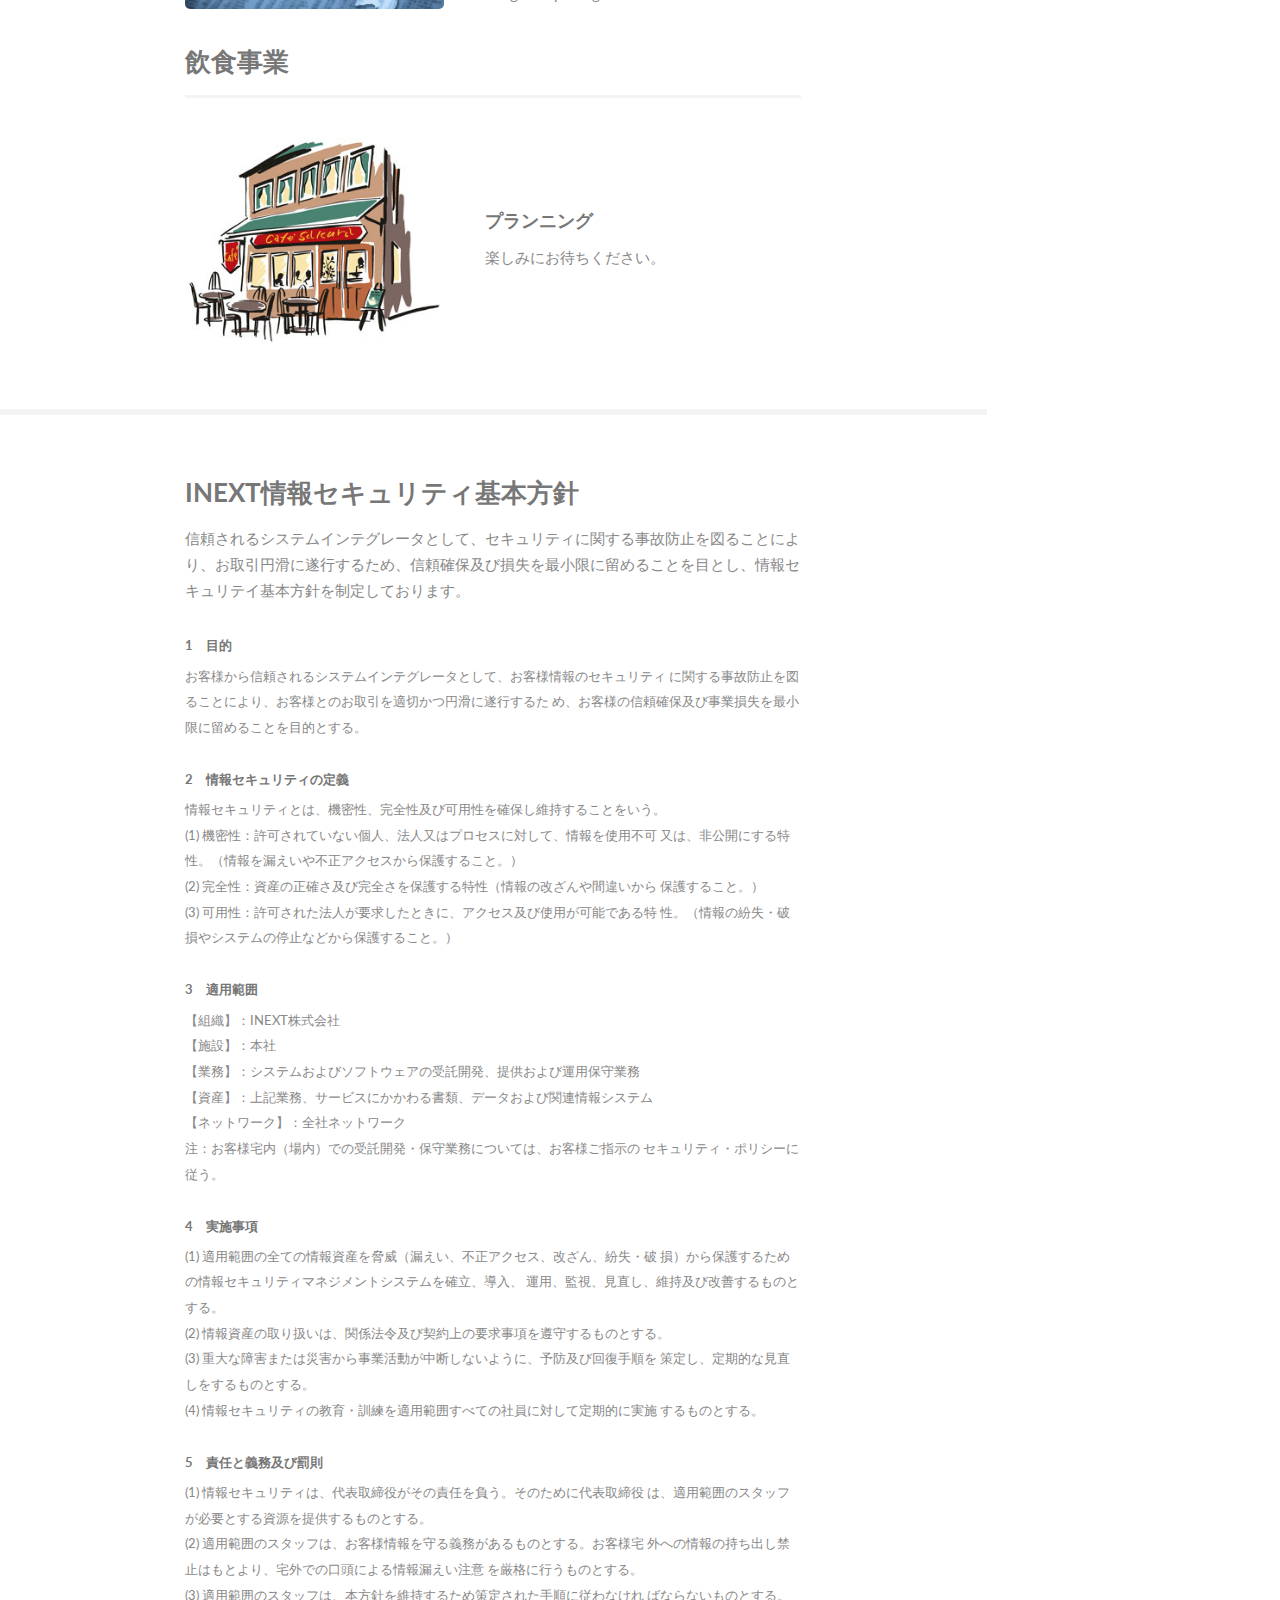
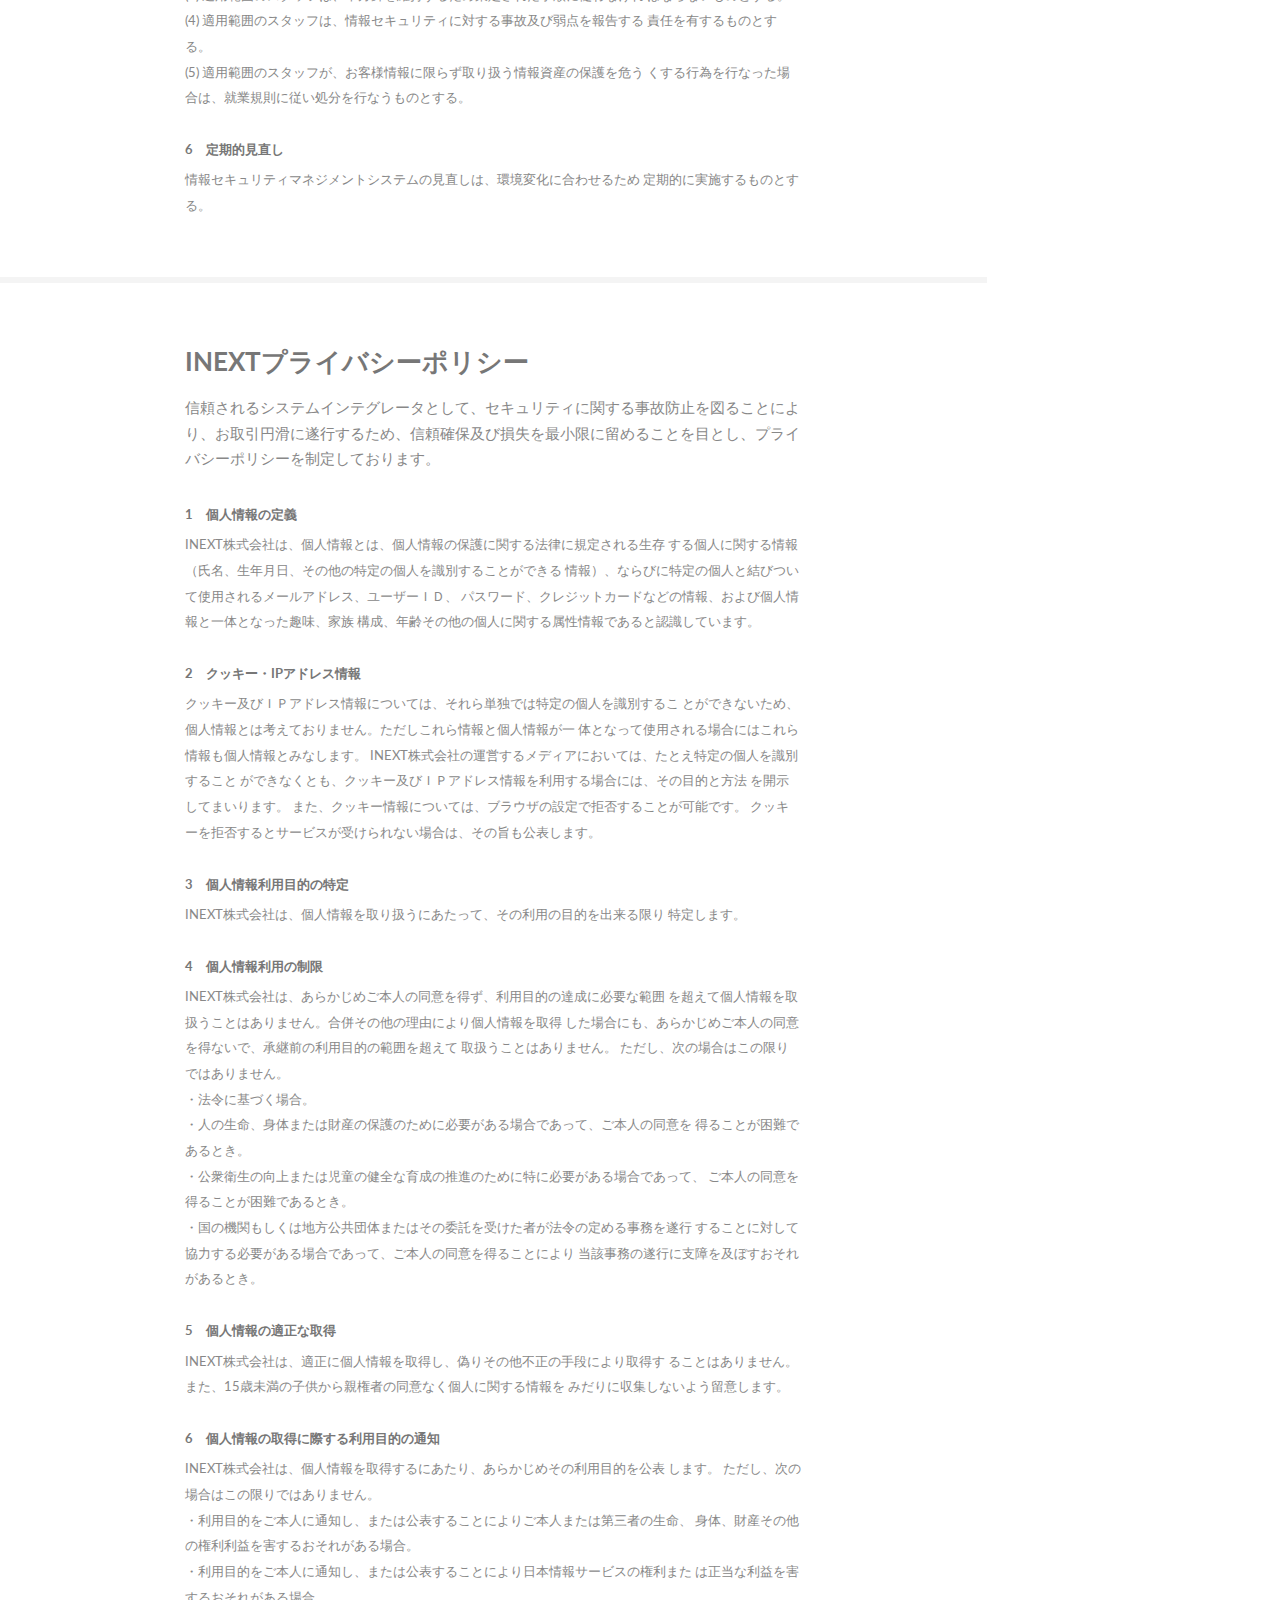
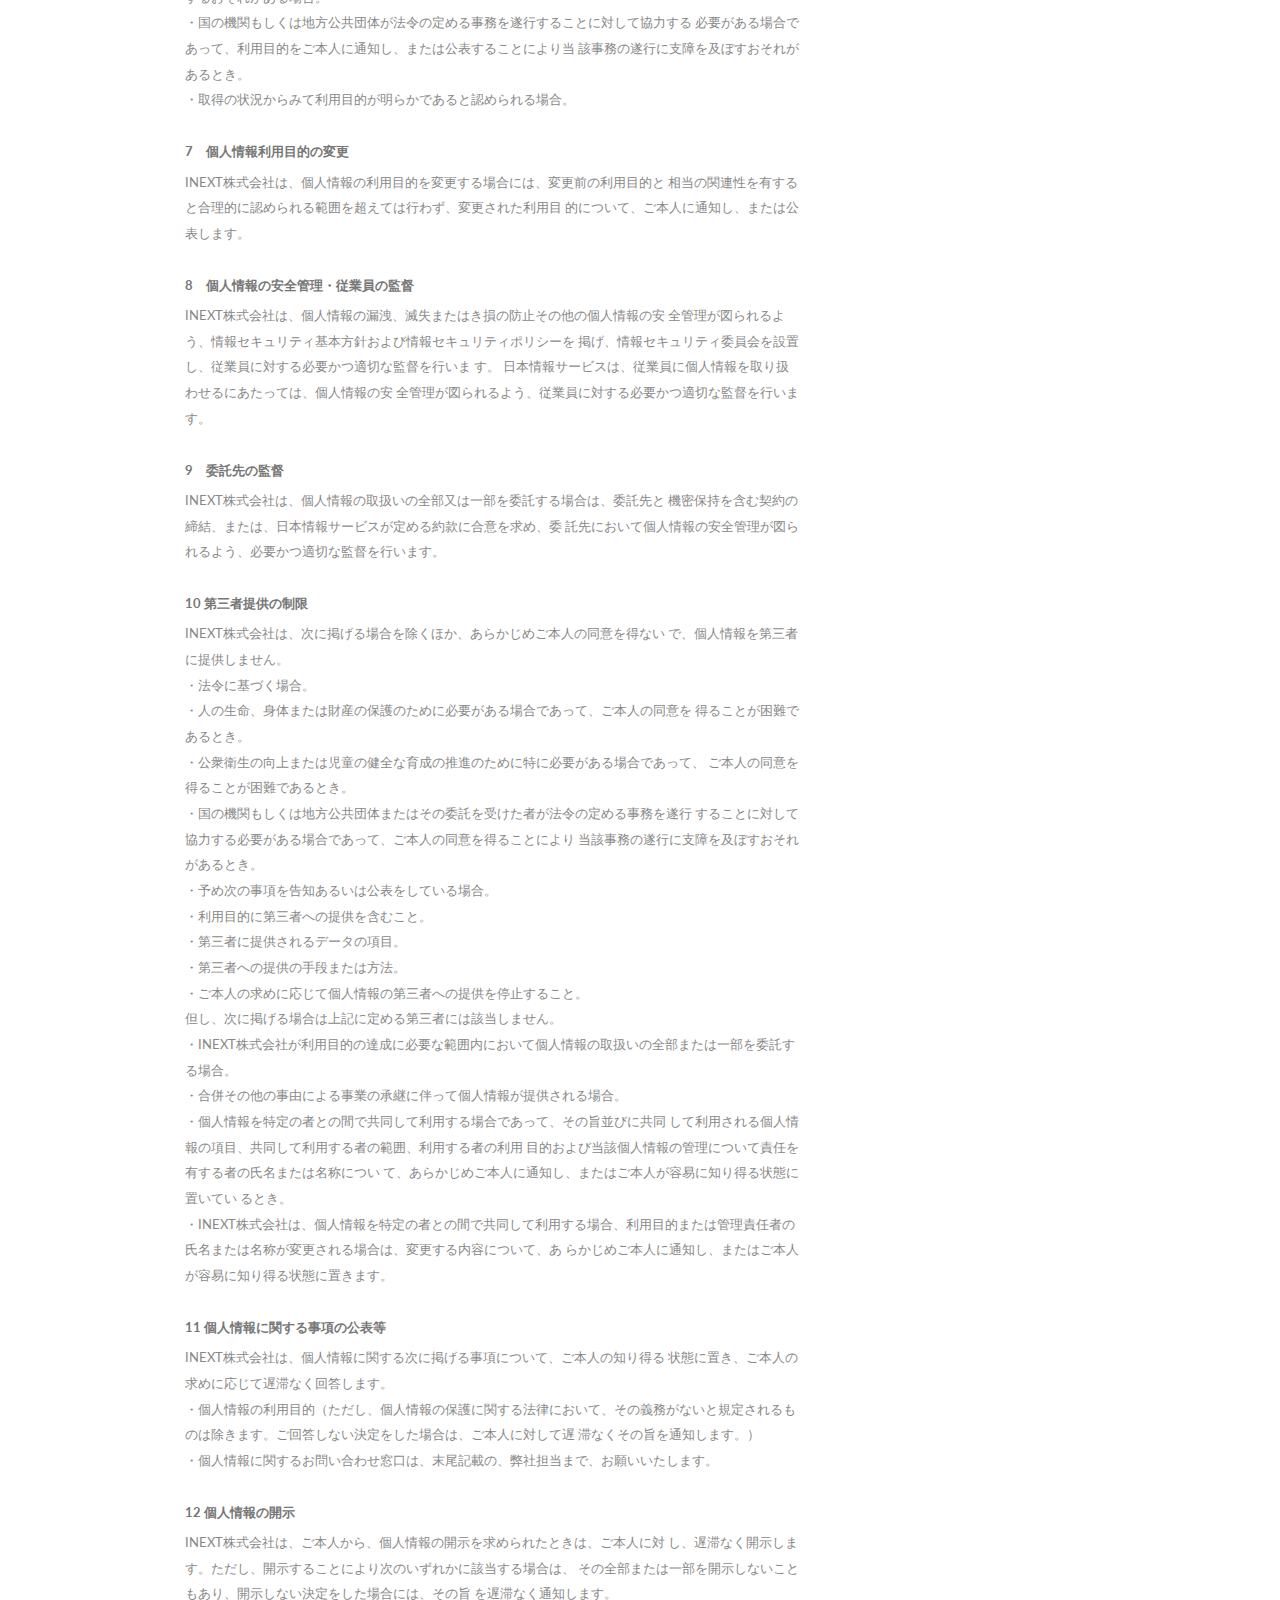
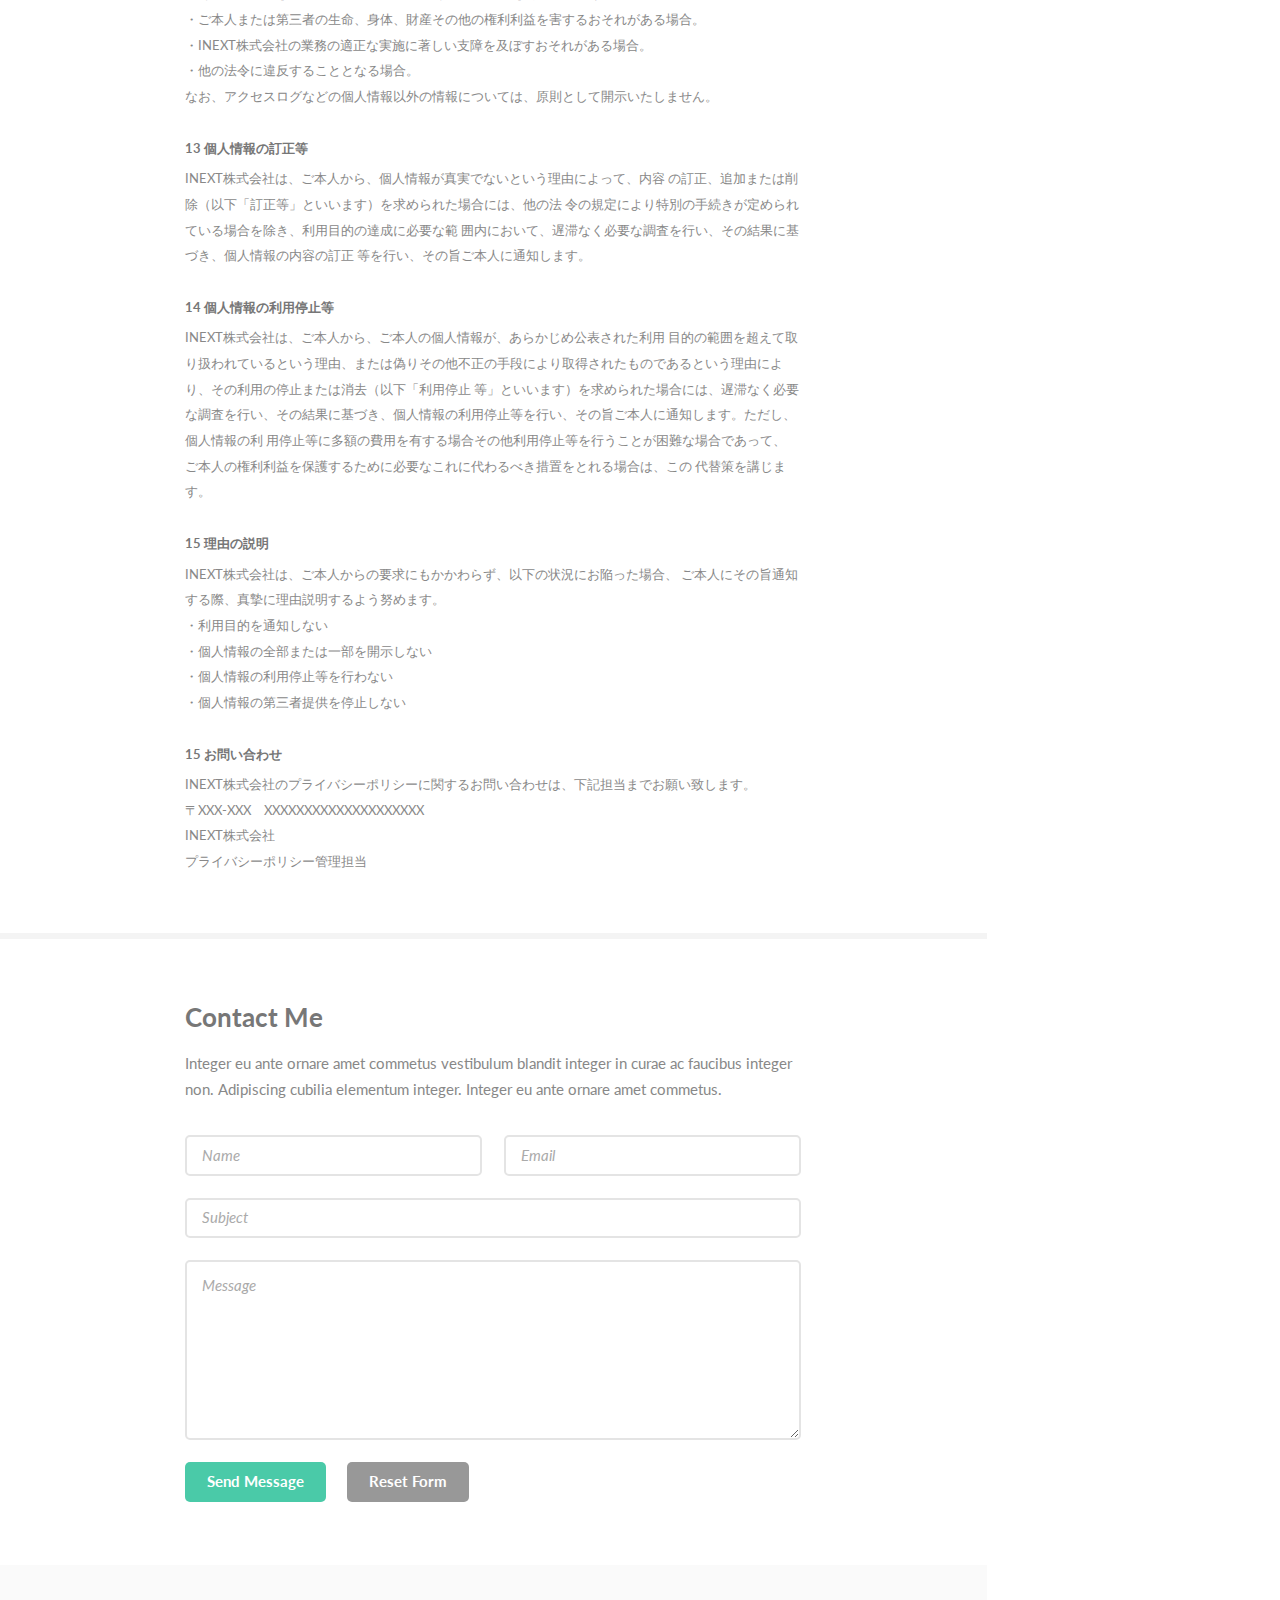
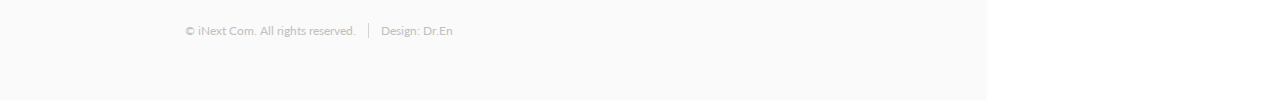
==== commit 666f9230: "追加" ====
--- a/index.html
+++ b/index.html
@@ -94,27 +94,30 @@
 					<!-- Three -->
 						<section id="three">
 							<div class="container">
+								
+								<div class="features">
 								<h3>SI事業</h3>
-								<div class="features">
 									<article>
 										<a href="#" class="image"><img src="images/tech-tshirt.png" alt="" /></a>
 										<div class="inner">
 											<h4>コンピュータ技術者派遣、ソフトウェア受託開発、コンサルタント</h4>
-											<p>当社では、長年システム開発に携わってきました。経験豊富な技術者がお客様のニーズを的確に把握し、システムの企画、構築、運用まで多岐にわたりサポートいたします。小規模案件から中規模案件までお任せ下さい。</p>
+											<p>当社では長年システム開発に携わってきた経験豊富な技術者が、お客様のニーズを的確に把握し、システムの企画、構築、運用まで多岐にわたりサポートいたします。小規模案件から中規模案件までお任せ下さい。</p>
 										</div>
 									</article>
+								<h3>貿易事業</h3>
 									<article>
-										<a href="#" class="image"><img src="images/pic02.jpg" alt="" /></a>
+										<a href="#" class="image"><img src="images/Boueki.jpg" alt="" /></a>
 										<div class="inner">
-											<h4>Terraformed a small moon</h4>
+											<h4>機器貿易</h4>
 											<p>Integer eu ante ornare amet commetus vestibulum blandit integer in curae ac faucibus integer adipiscing ornare amet.</p>
 										</div>
 									</article>
+								<h3>飲食事業</h3>
 									<article>
-										<a href="#" class="image"><img src="images/pic03.jpg" alt="" /></a>
+										<a href="#" class="image"><img src="images/resta.jpg" alt="" /></a>
 										<div class="inner">
-											<h4>Snapped dark matter in the wild</h4>
-											<p>Integer eu ante ornare amet commetus vestibulum blandit integer in curae ac faucibus integer adipiscing ornare amet.</p>
+											<h4>プランニング</h4>
+											<p>楽しみにお待ちください。</p>
 										</div>
 									</article>
 								</div>
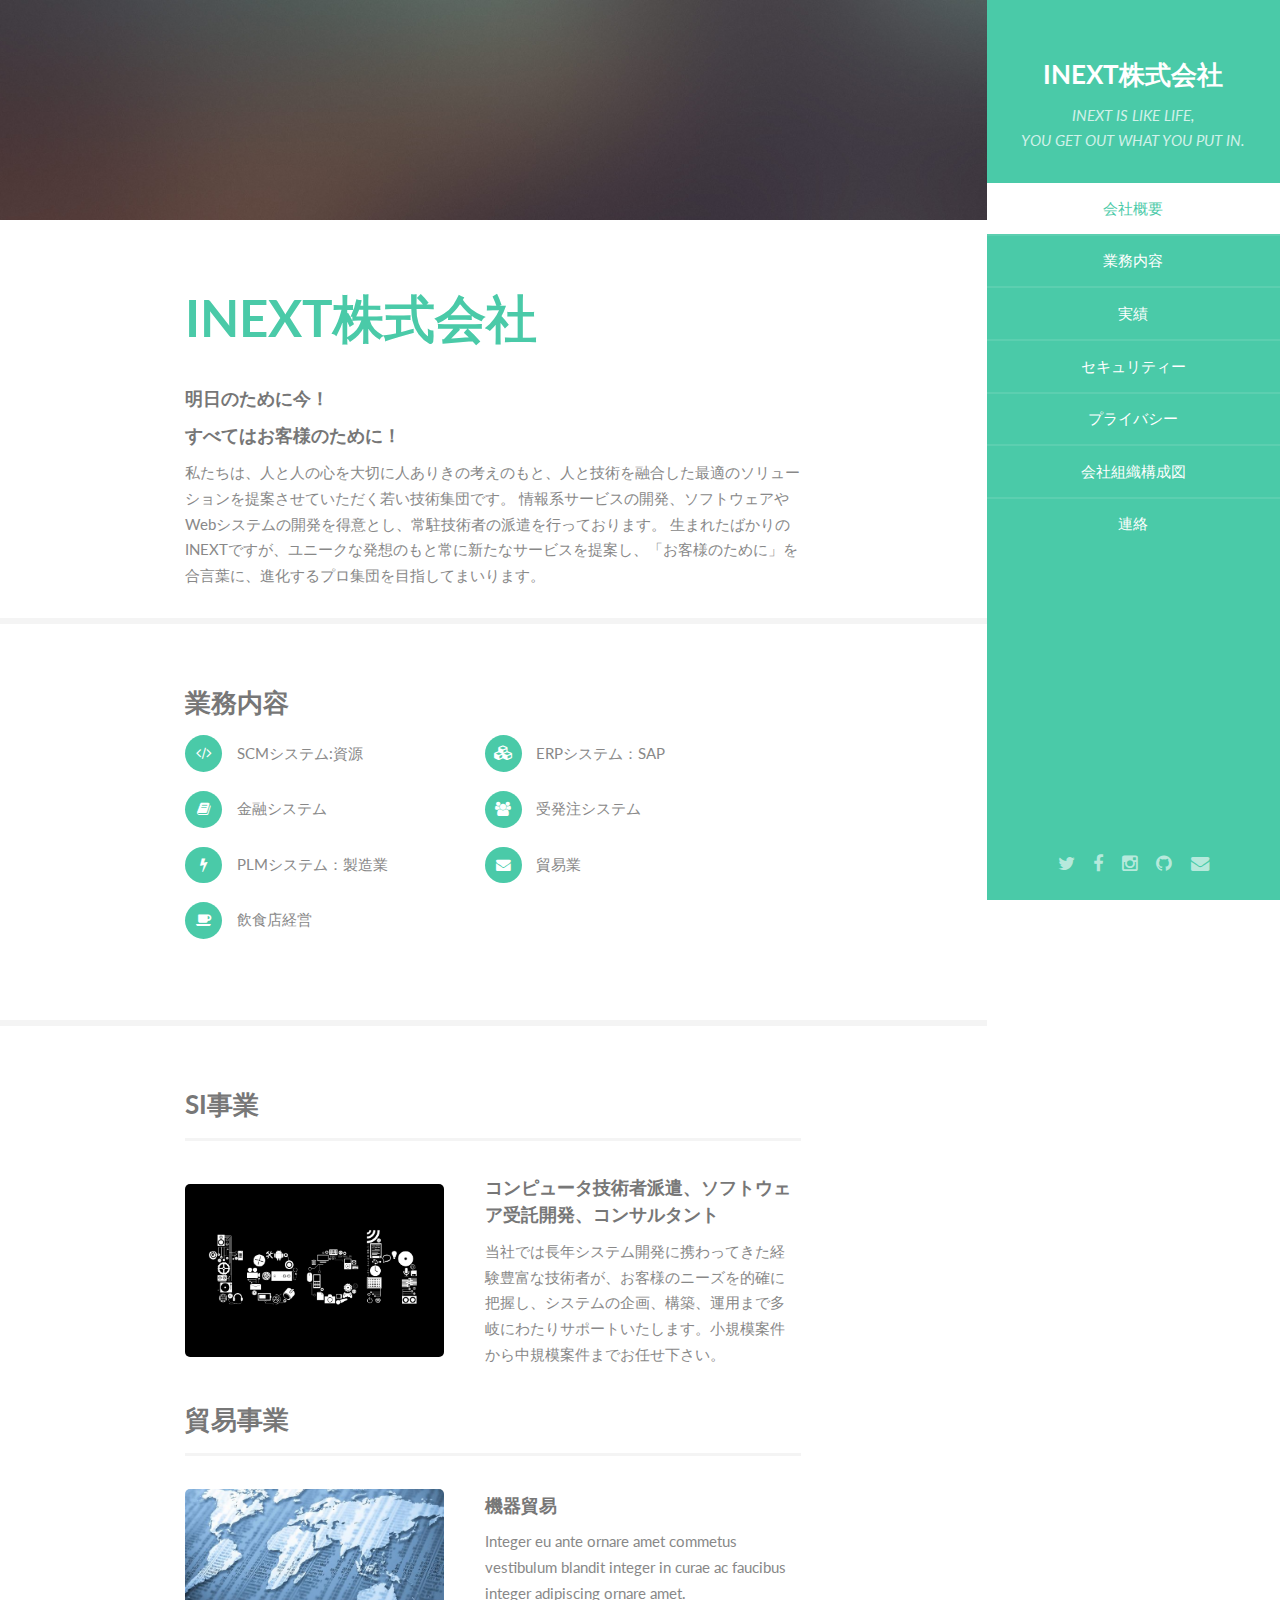
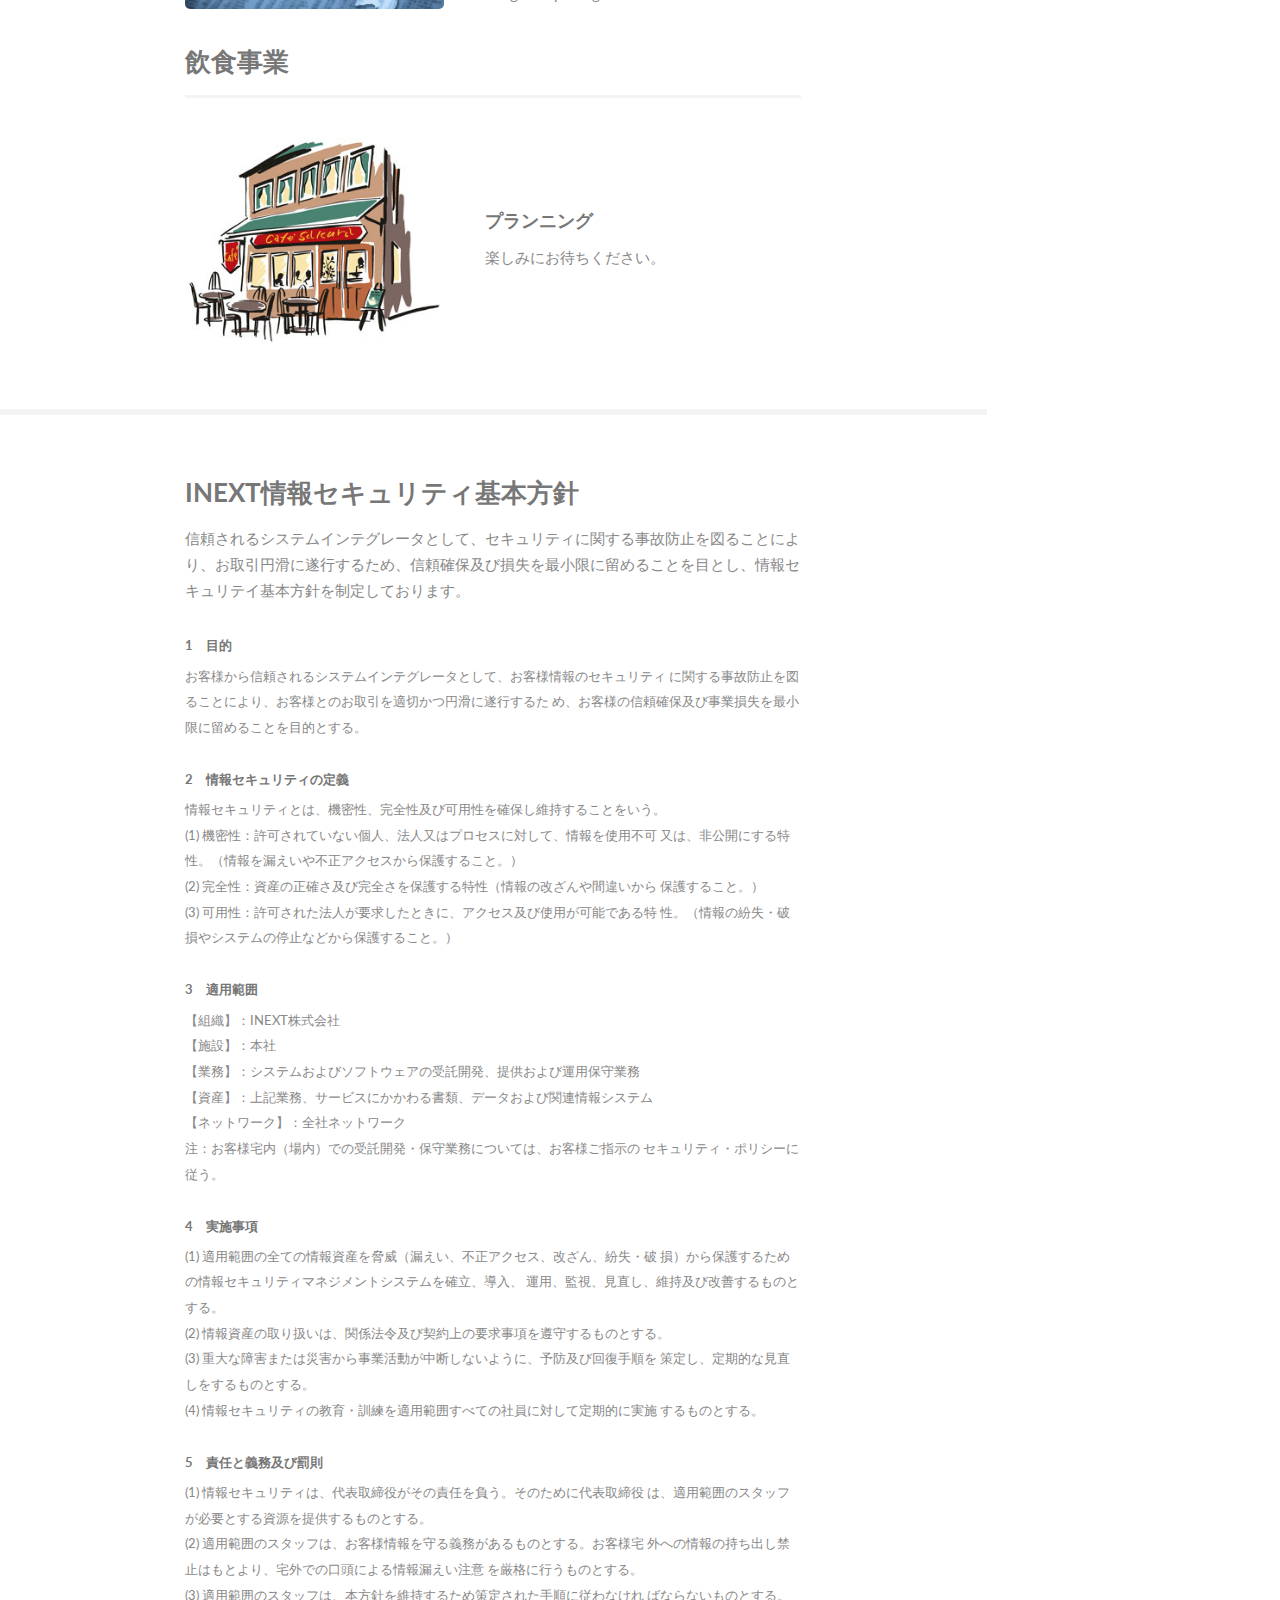
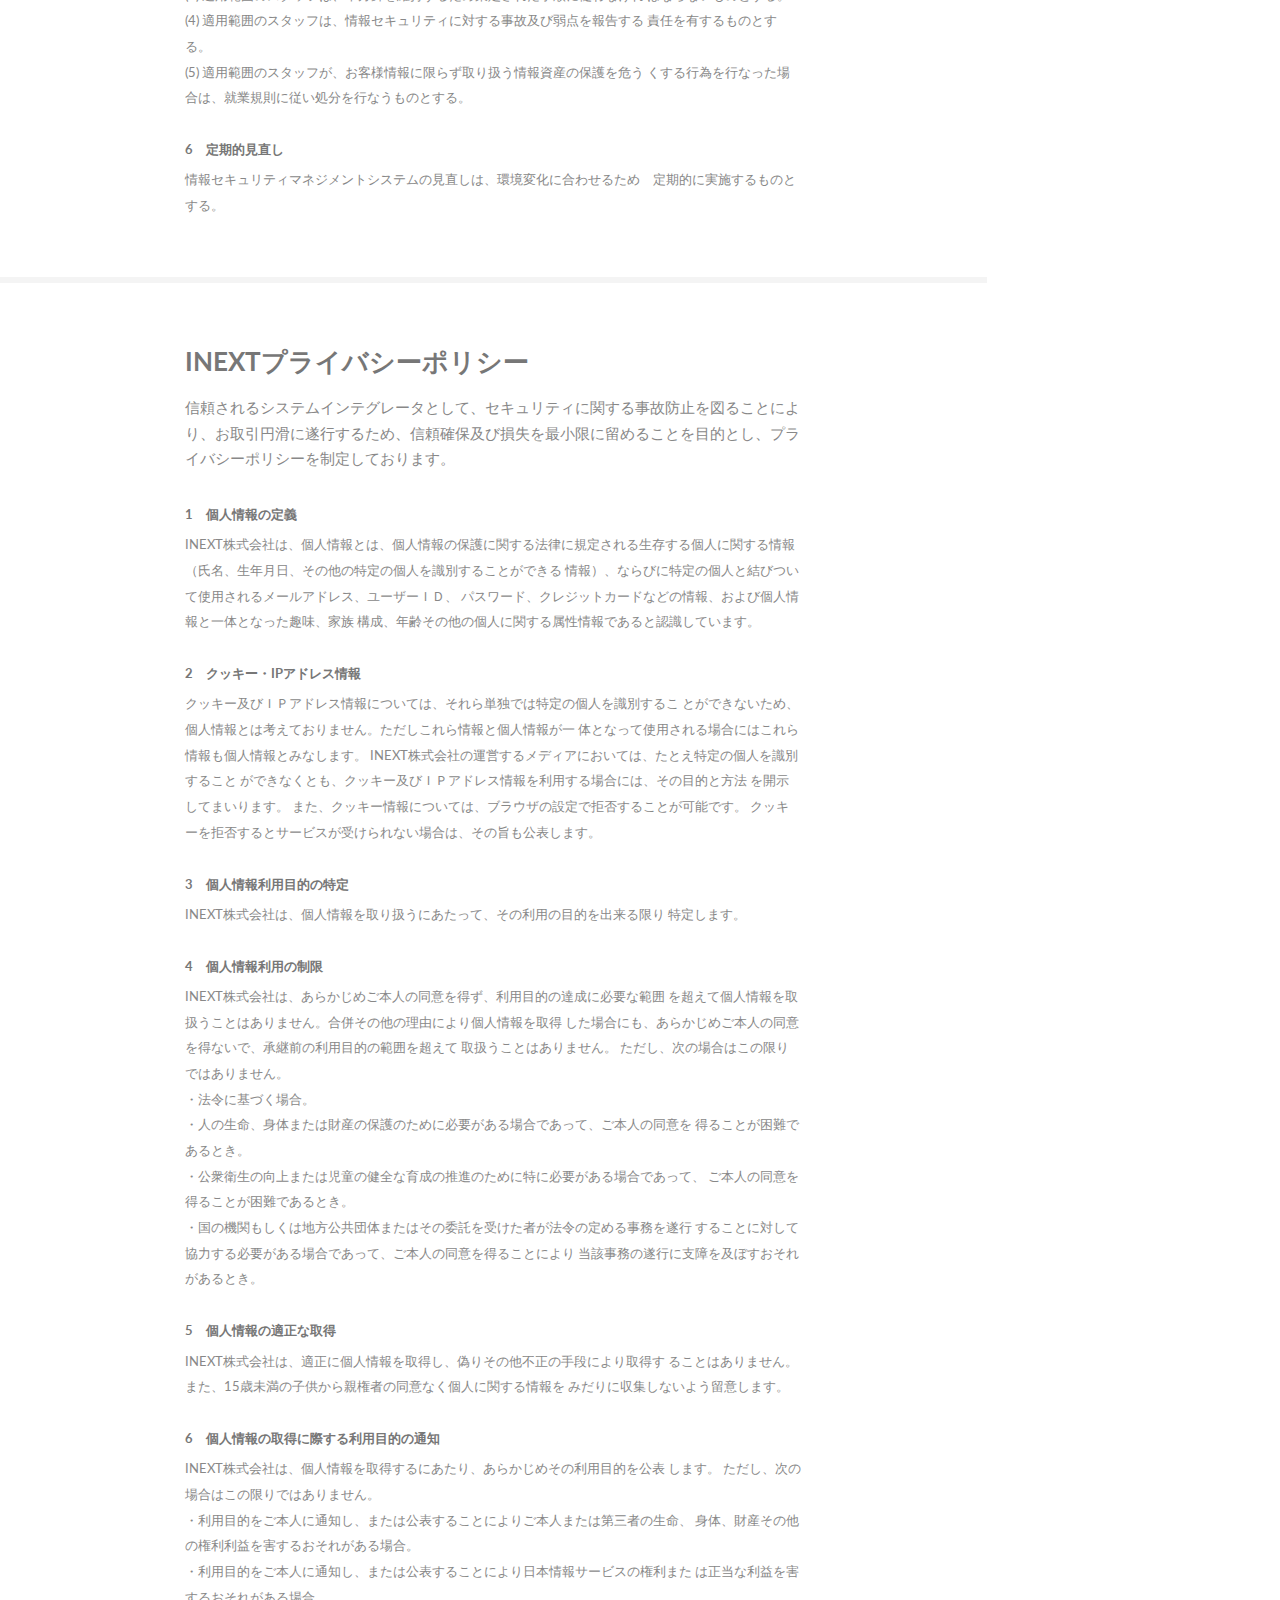
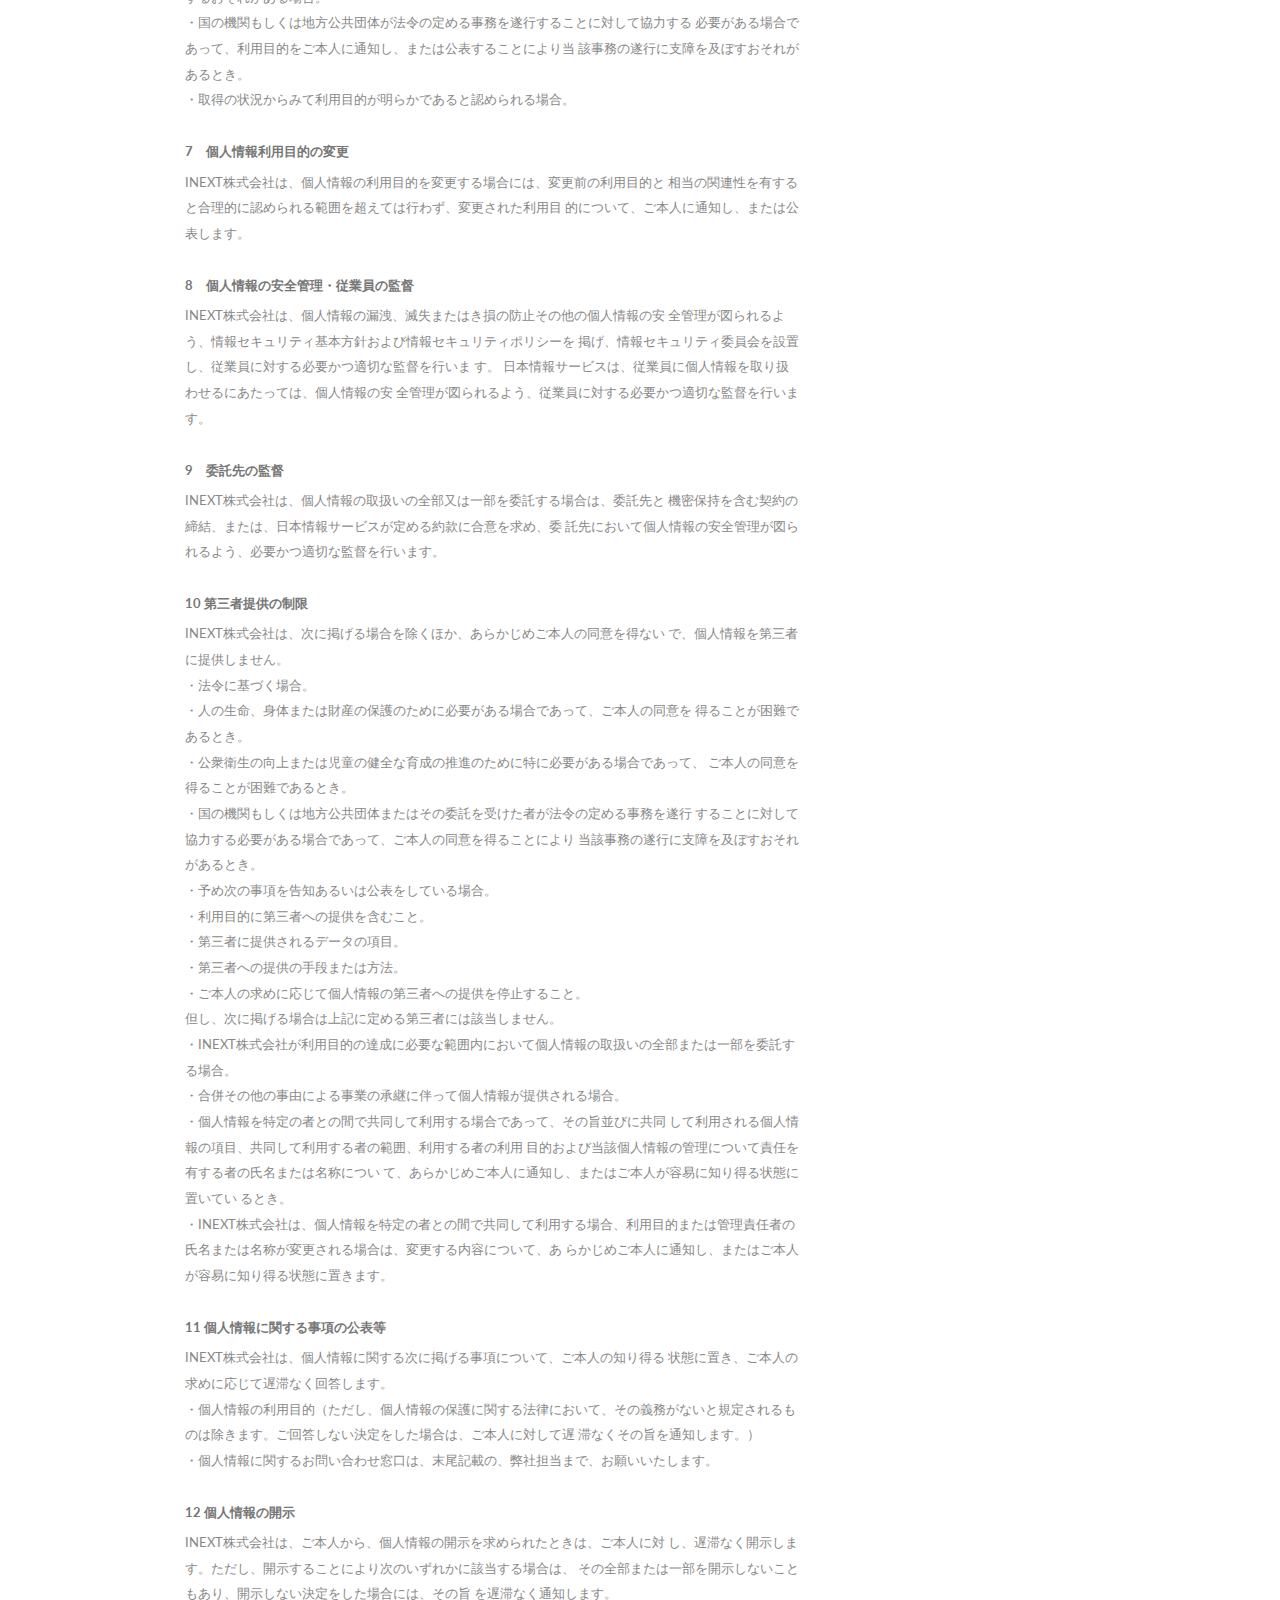
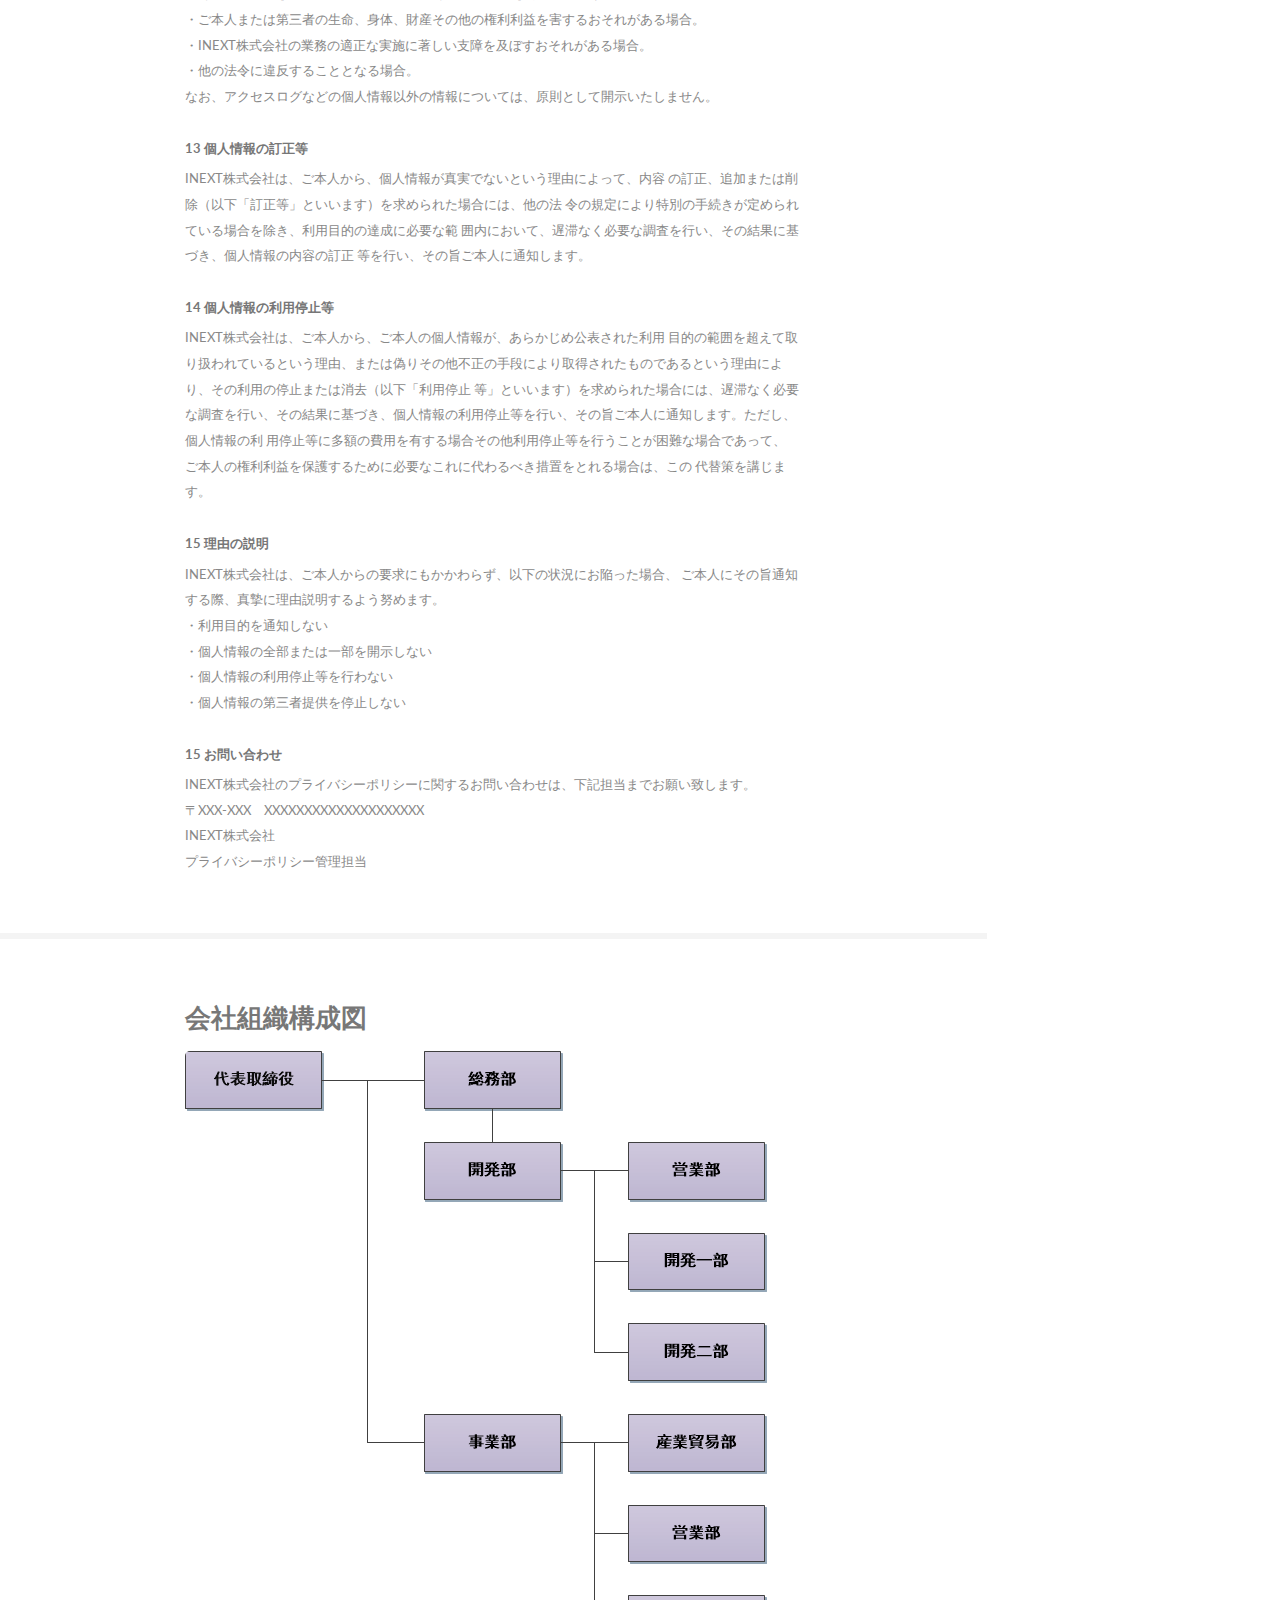
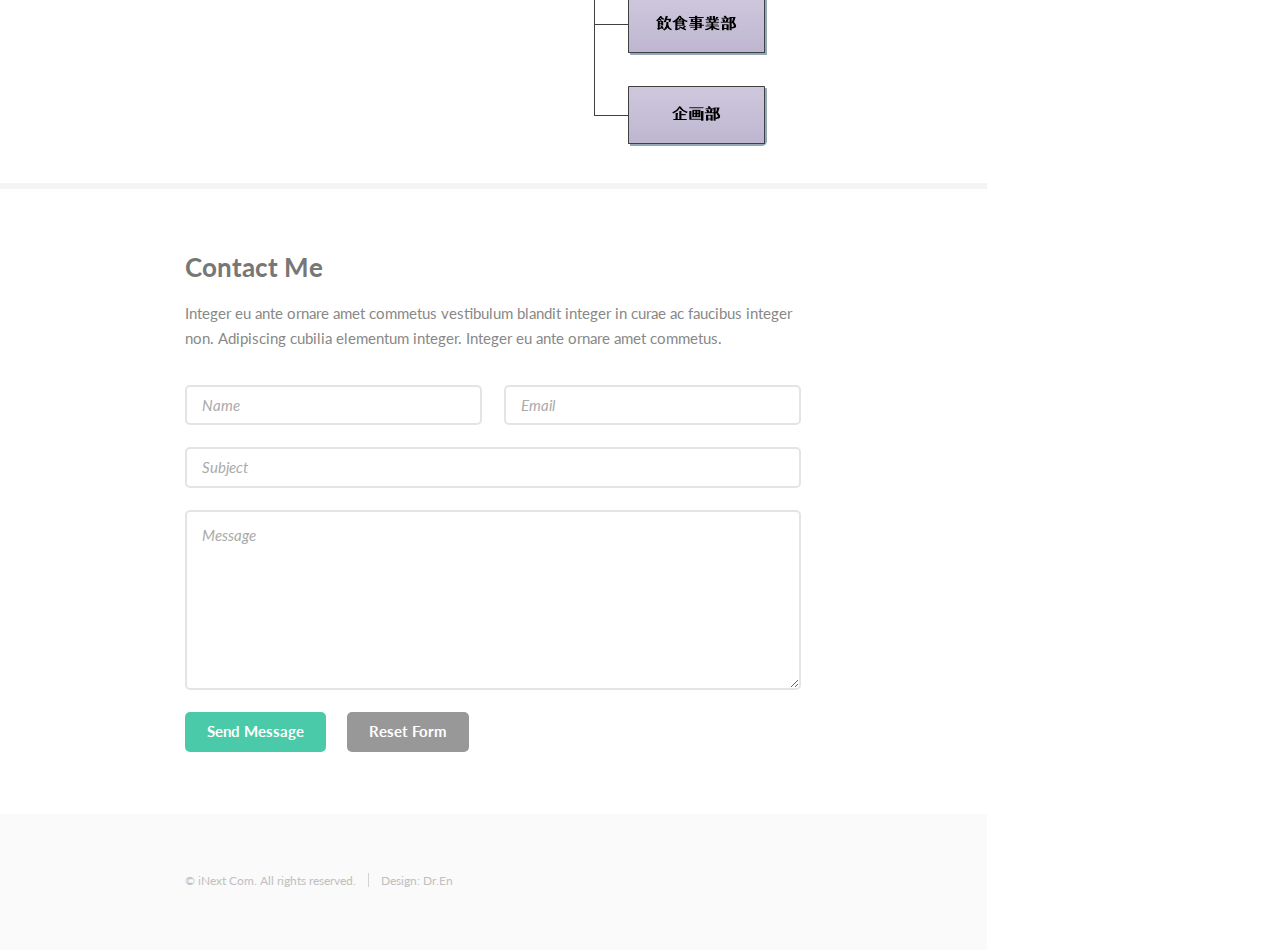
==== commit d82030b3: "追加" ====
--- a/index.html
+++ b/index.html
@@ -43,7 +43,8 @@
 							<li><a href="#three">実績</a></li>
                             <li><a href="#four">セキュリティー</a></li>
                             <li><a href="#five">プライバシー</a></li>
-							<li><a href="#six">連絡</a></li>
+                            <li><a href="#six">会社組織構成図</a></li>
+							<li><a href="#seven">連絡</a></li>
                             
 						</ul>
 					</nav>
@@ -176,7 +177,7 @@
                             <h5>6　定期的見直し</h5>
                             <font size=2>
                                 <p>
-                                    情報セキュリティマネジメントシステムの見直しは、環境変化に合わせるため 定期的に実施するものとする。
+                                    情報セキュリティマネジメントシステムの見直しは、環境変化に合わせるため　定期的に実施するものとする。
                                 </p>
                             </font>
 </div>
@@ -185,11 +186,11 @@
                     <section id="five">
                         <div class="container">
                             <h3>INEXTプライバシーポリシー</h3>
-                            <p>信頼されるシステムインテグレータとして、セキュリティに関する事故防止を図ることにより、お取引円滑に遂行するため、信頼確保及び損失を最小限に留めることを目とし、プライバシーポリシーを制定しております。</p>
+                            <p>信頼されるシステムインテグレータとして、セキュリティに関する事故防止を図ることにより、お取引円滑に遂行するため、信頼確保及び損失を最小限に留めることを目的とし、プライバシーポリシーを制定しております。</p>
                             <h5>1　個人情報の定義 </h5>
                             <font size=2>
                                 <p>
-                                    INEXT株式会社は、個人情報とは、個人情報の保護に関する法律に規定される生存 する個人に関する情報（氏名、生年月日、その他の特定の個人を識別することができる 情報）、ならびに特定の個人と結びついて使用されるメールアドレス、ユーザーＩＤ、 パスワード、クレジットカードなどの情報、および個人情報と一体となった趣味、家族 構成、年齢その他の個人に関する属性情報であると認識しています。
+                                    INEXT株式会社は、個人情報とは、個人情報の保護に関する法律に規定される生存する個人に関する情報（氏名、生年月日、その他の特定の個人を識別することができる 情報）、ならびに特定の個人と結びついて使用されるメールアドレス、ユーザーＩＤ、 パスワード、クレジットカードなどの情報、および個人情報と一体となった趣味、家族 構成、年齢その他の個人に関する属性情報であると認識しています。
                                 </p>
                             </font>
                             <h5>2　クッキー・IPアドレス情報 </h5>
@@ -319,11 +320,17 @@
                                     プライバシーポリシー管理担当
                                 </p>
                             </font>
-
                         </div>
                     </section>
-					<!-- Six -->
+                    <!-- Six -->
 						<section id="six">
+							<div class="container">
+								<h3>会社組織構成図</h3>
+                                <a href="#" class="image"><img src="images/会社組織構成図.png" alt="" /></a>
+							</div>
+						</section>
+					<!-- Seven -->
+						<section id="seven">
 							<div class="container">
 								<h3>Contact Me</h3>
 								<p>Integer eu ante ornare amet commetus vestibulum blandit integer in curae ac faucibus integer non. Adipiscing cubilia elementum integer. Integer eu ante ornare amet commetus.</p>
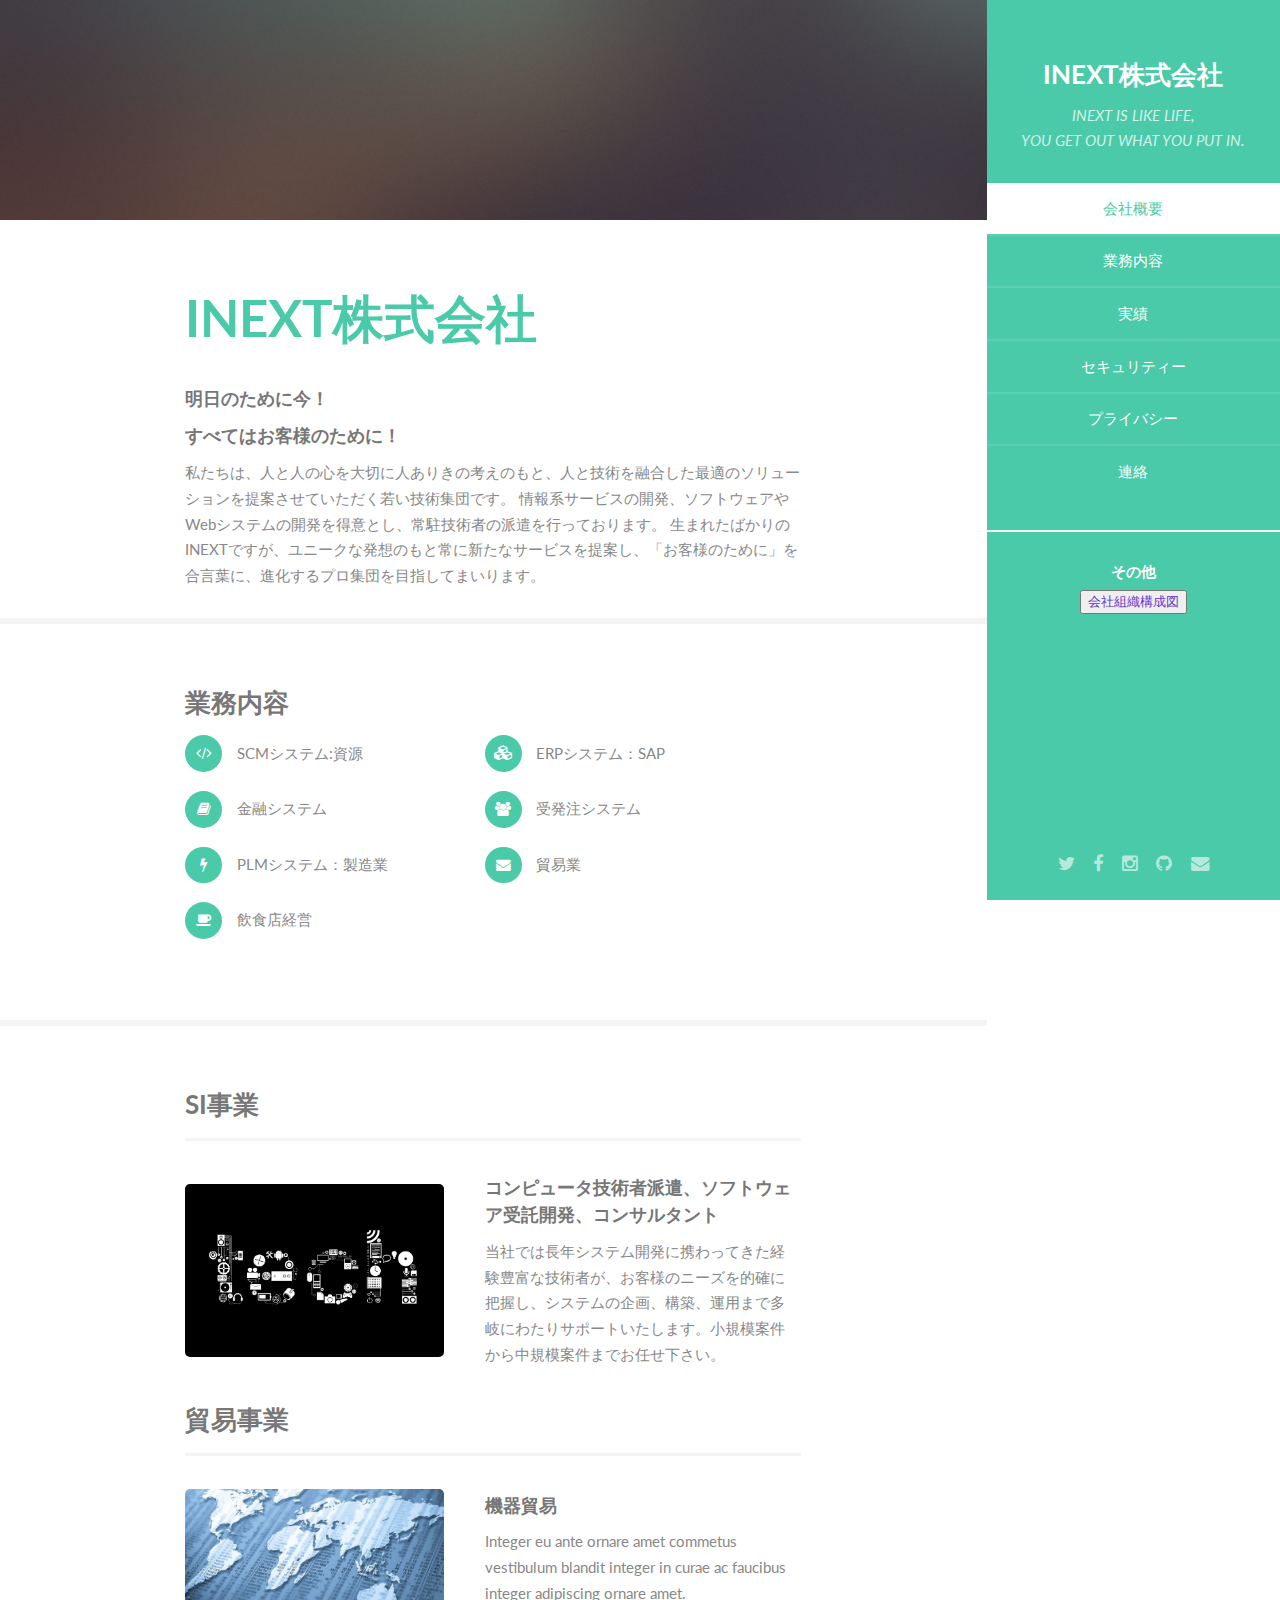
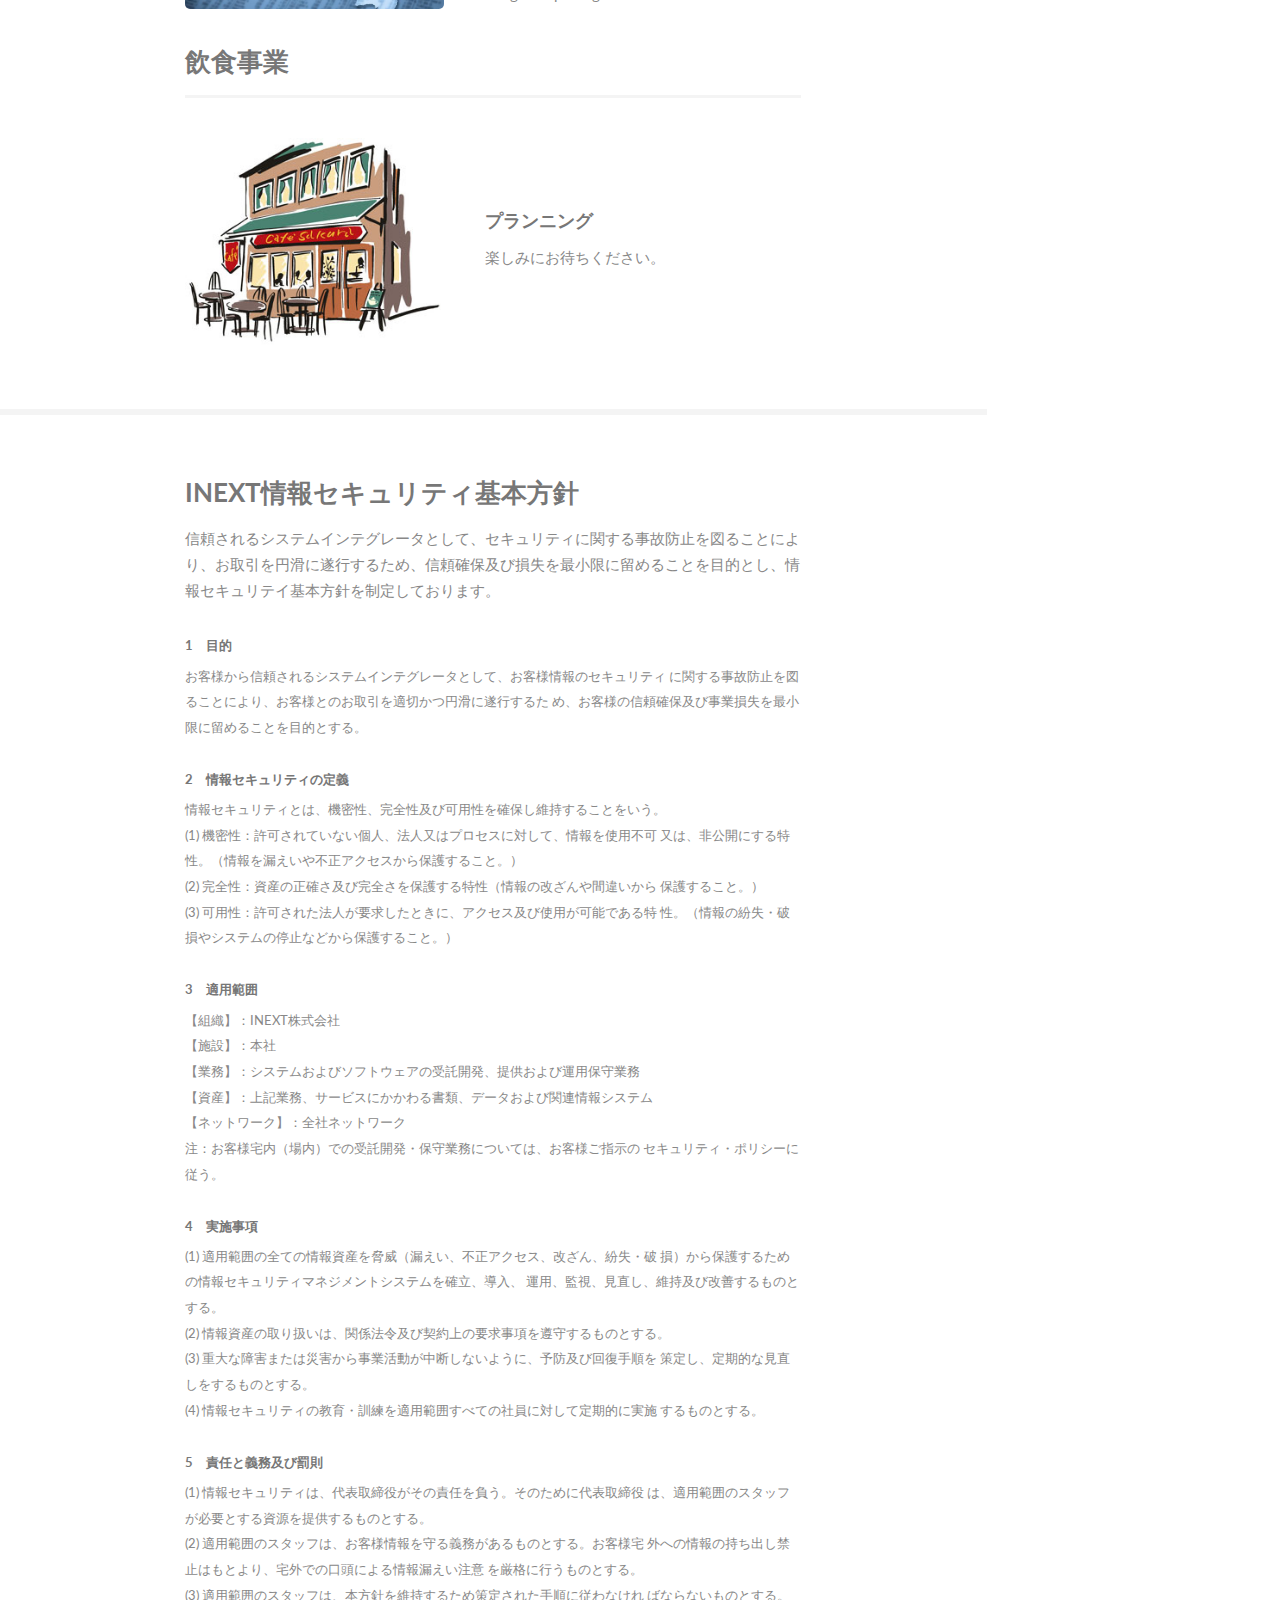
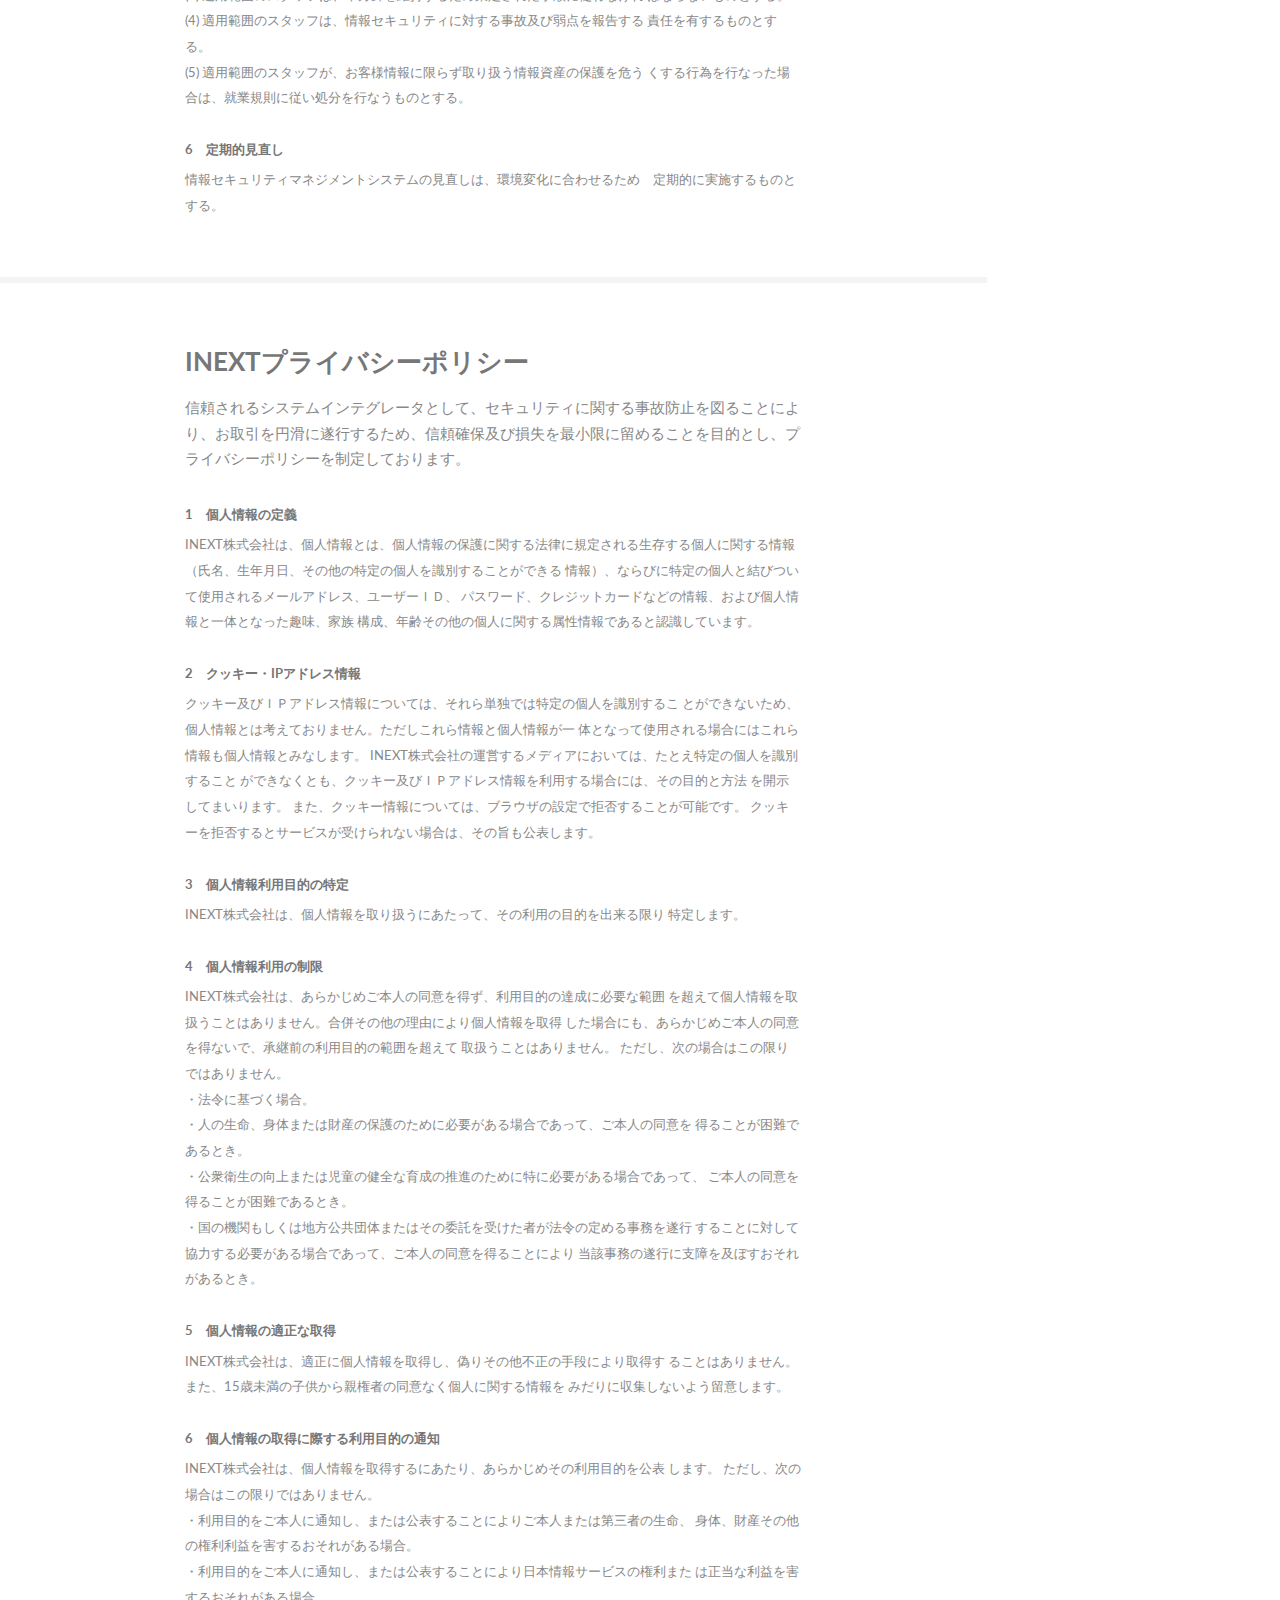
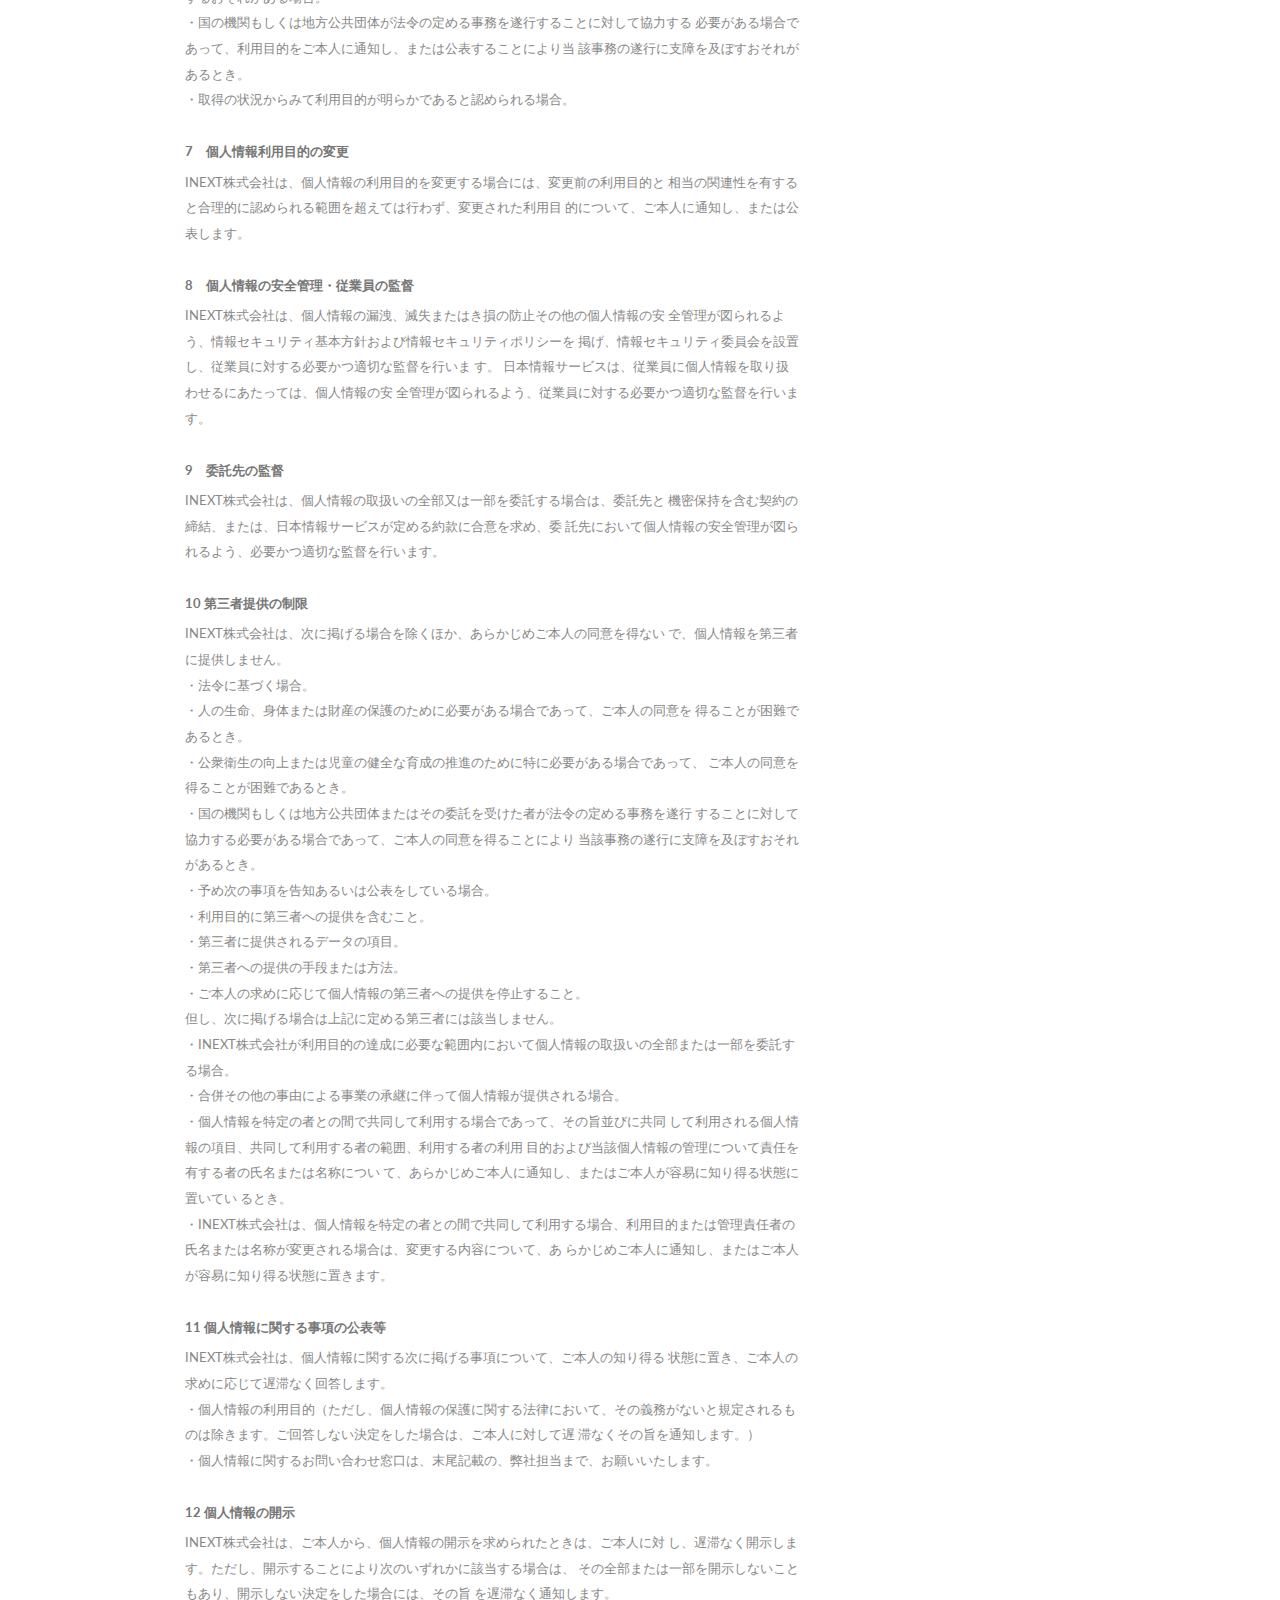
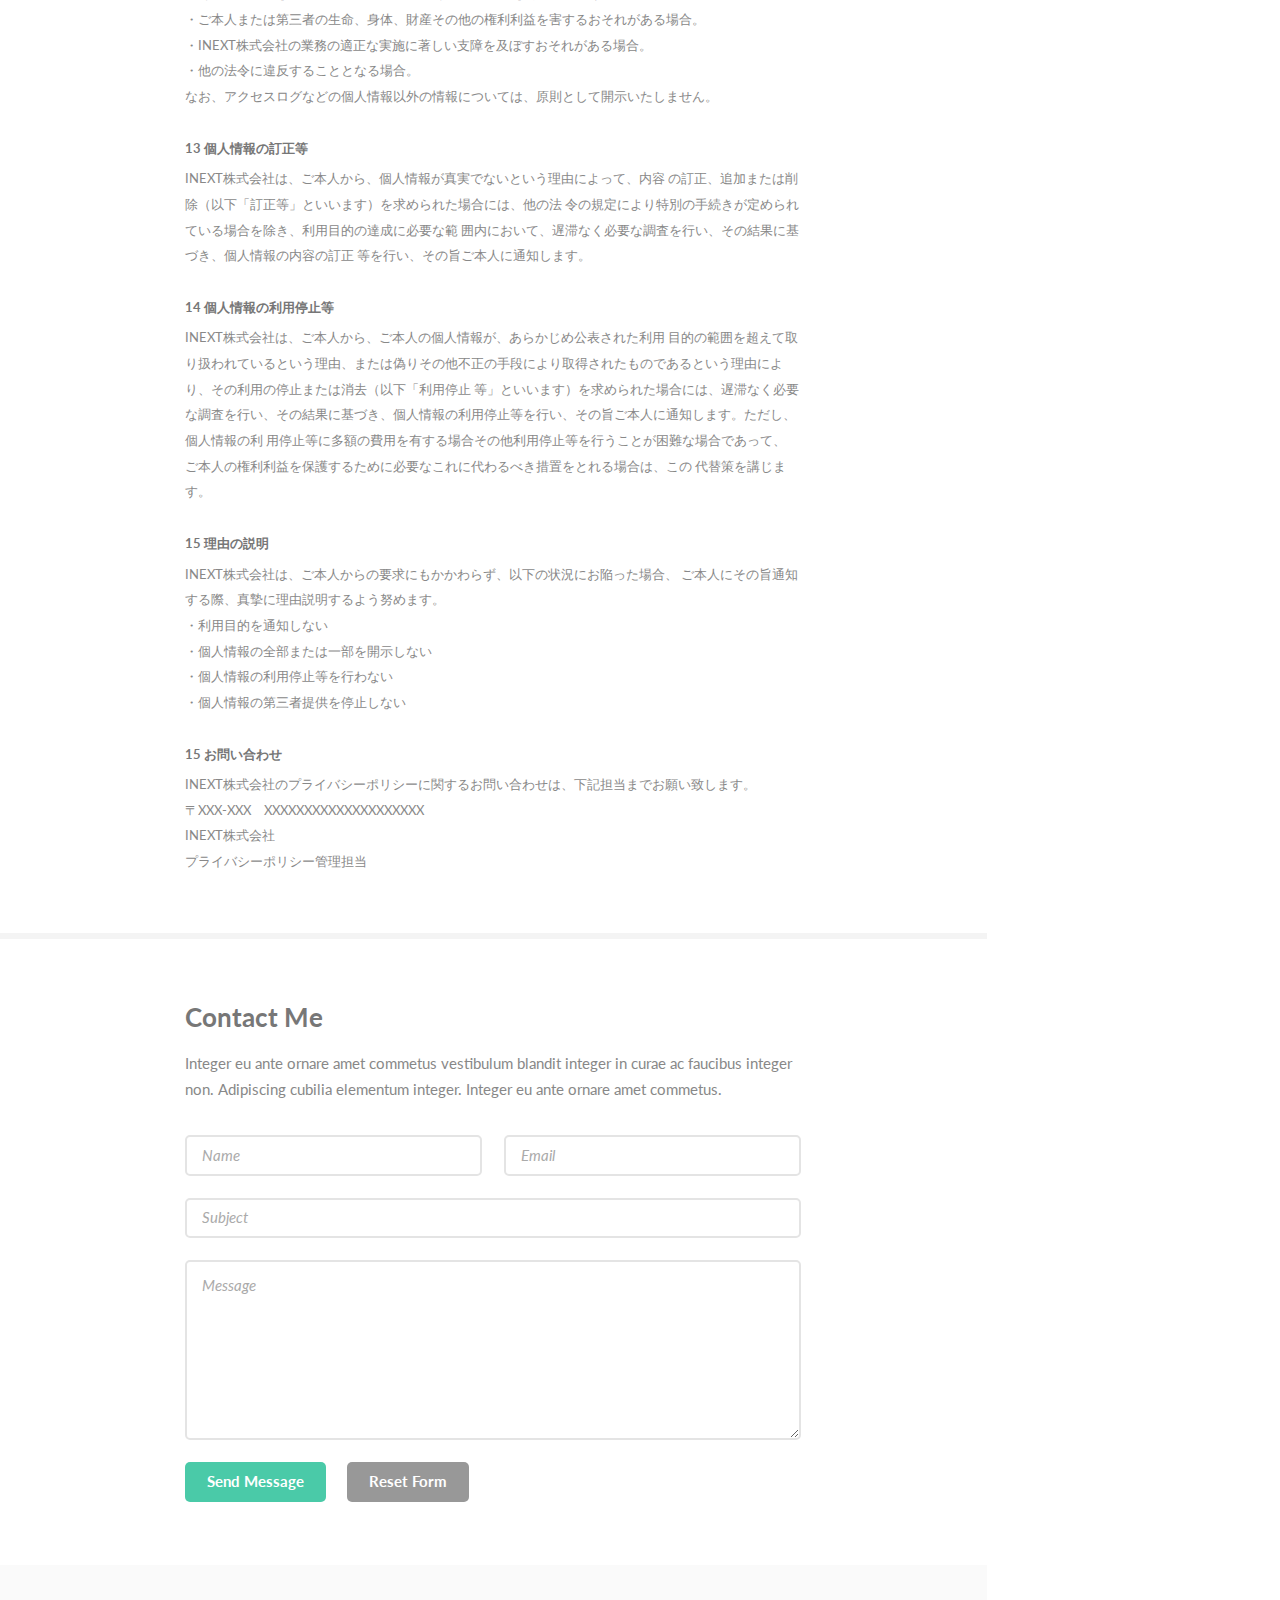
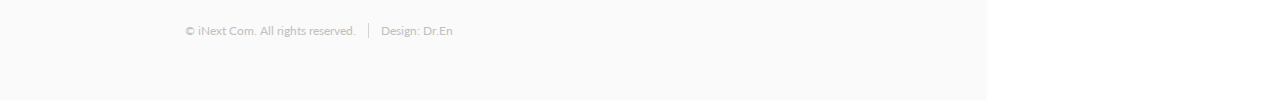
==== commit d0c1041a: "修正" ====
--- a/index.html
+++ b/index.html
@@ -41,12 +41,23 @@
 							<li><a href="#one" class="active">会社概要</a></li>
 							<li><a href="#two">業務内容</a></li>
 							<li><a href="#three">実績</a></li>
-                            <li><a href="#four">セキュリティー</a></li>
-                            <li><a href="#five">プライバシー</a></li>
-                            <li><a href="#six">会社組織構成図</a></li>
-							<li><a href="#seven">連絡</a></li>
+                                                        <li><a href="#four">セキュリティー</a></li>
+                                                        <li><a href="#five">プライバシー</a></li>
+							<li><a href="#six">連絡</a></li>
                             
 						</ul>
+                                       </nav>
+                                       <hr>
+                                       <h1>その他</h1>
+                                       <nav id="actions">
+                                                <ul class="actions">
+                                                        <li><button type="submit" onClick="openpage()" style="color:#63C">会社組織構成図</li>
+                                                </ul>
+                                                         <script>
+                                                         function openpage(){
+                                                         location.href="1.html"; 
+                                                                             }
+				                         </script>
 					</nav>
 					<footer>
 						<ul class="icons">
@@ -128,7 +139,7 @@
                     <section id="four">
                         <div class="container">
                             <h3>INEXT情報セキュリティ基本方針</h3>
-                            <p>信頼されるシステムインテグレータとして、セキュリティに関する事故防止を図ることにより、お取引円滑に遂行するため、信頼確保及び損失を最小限に留めることを目とし、情報セキュリテイ基本方針を制定しております。</p>
+                            <p>信頼されるシステムインテグレータとして、セキュリティに関する事故防止を図ることにより、お取引を円滑に遂行するため、信頼確保及び損失を最小限に留めることを目的とし、情報セキュリテイ基本方針を制定しております。</p>
                             <h5>1　目的</h5>
                             <font size=2>
                                 <p>
@@ -186,7 +197,7 @@
                     <section id="five">
                         <div class="container">
                             <h3>INEXTプライバシーポリシー</h3>
-                            <p>信頼されるシステムインテグレータとして、セキュリティに関する事故防止を図ることにより、お取引円滑に遂行するため、信頼確保及び損失を最小限に留めることを目的とし、プライバシーポリシーを制定しております。</p>
+                            <p>信頼されるシステムインテグレータとして、セキュリティに関する事故防止を図ることにより、お取引を円滑に遂行するため、信頼確保及び損失を最小限に留めることを目的とし、プライバシーポリシーを制定しております。</p>
                             <h5>1　個人情報の定義 </h5>
                             <font size=2>
                                 <p>
@@ -322,15 +333,8 @@
                             </font>
                         </div>
                     </section>
-                    <!-- Six -->
+					<!-- Six -->
 						<section id="six">
-							<div class="container">
-								<h3>会社組織構成図</h3>
-                                <a href="#" class="image"><img src="images/会社組織構成図.png" alt="" /></a>
-							</div>
-						</section>
-					<!-- Seven -->
-						<section id="seven">
 							<div class="container">
 								<h3>Contact Me</h3>
 								<p>Integer eu ante ornare amet commetus vestibulum blandit integer in curae ac faucibus integer non. Adipiscing cubilia elementum integer. Integer eu ante ornare amet commetus.</p>
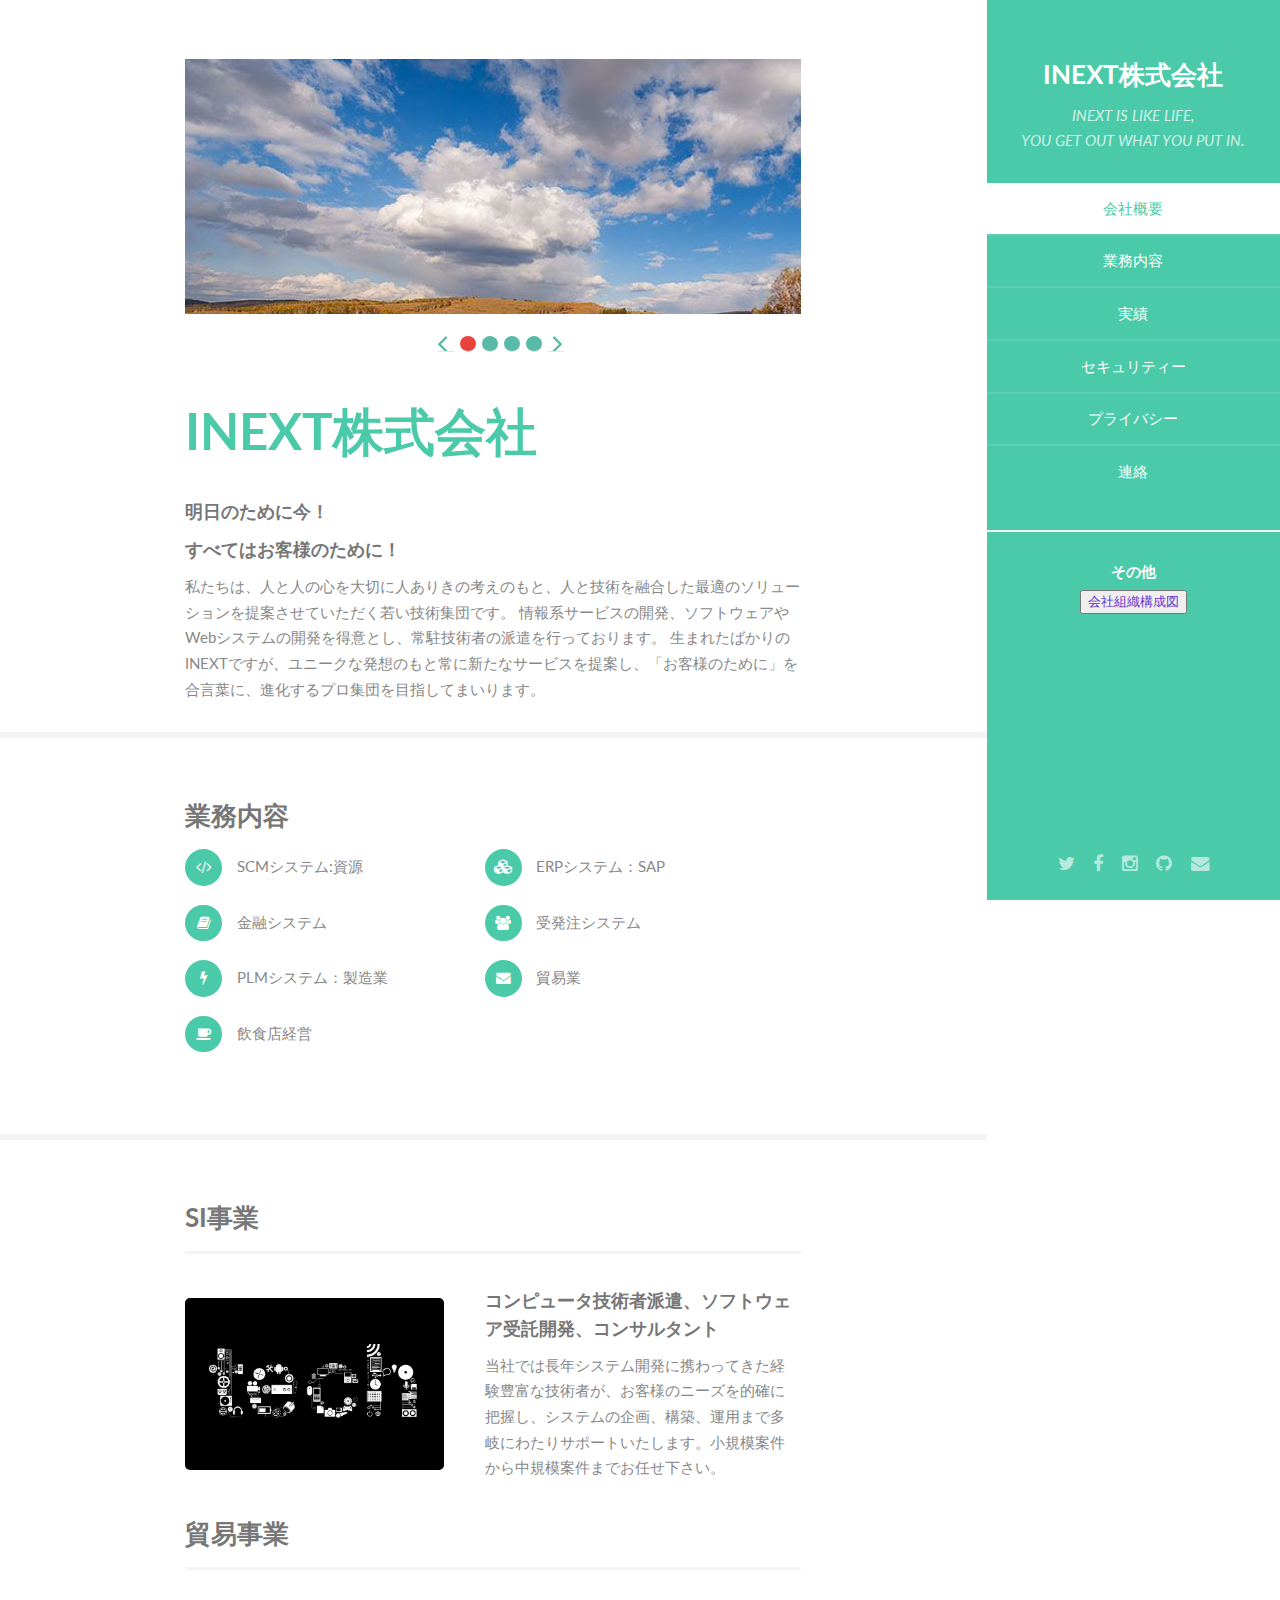
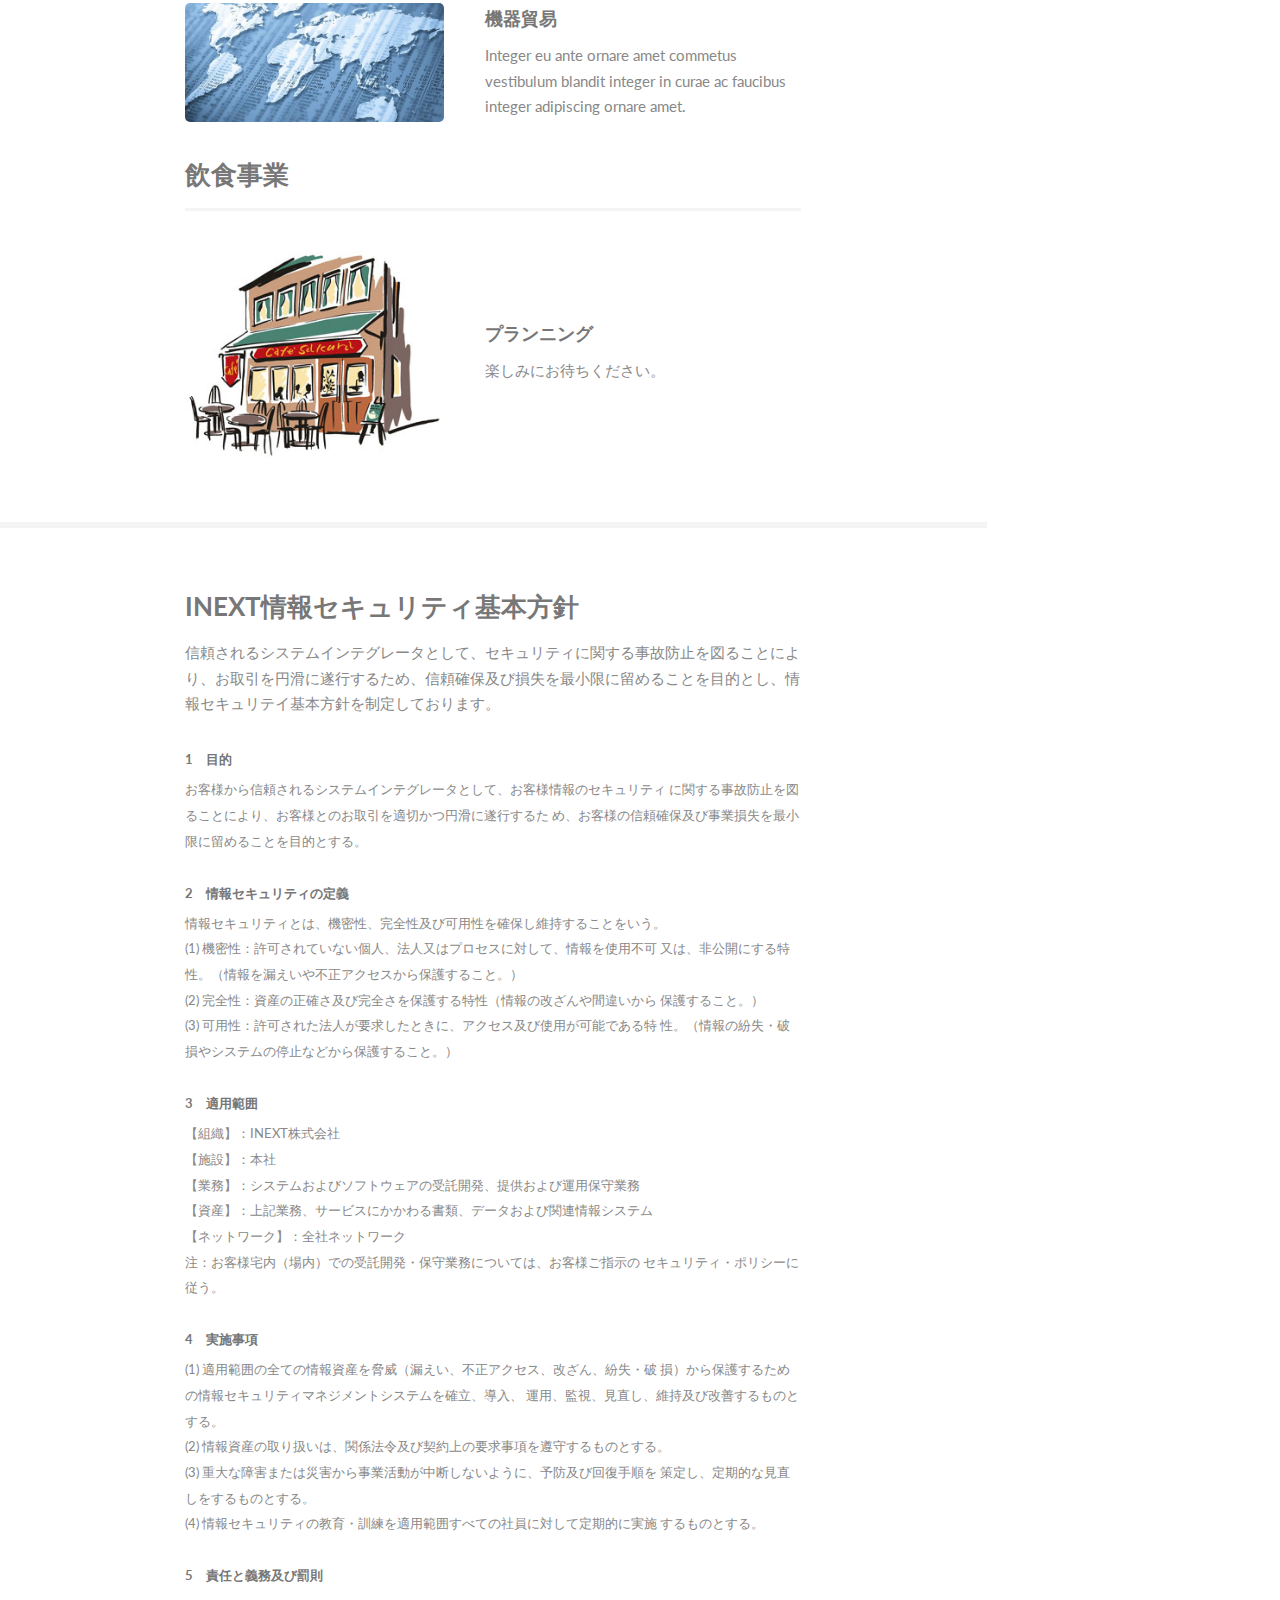
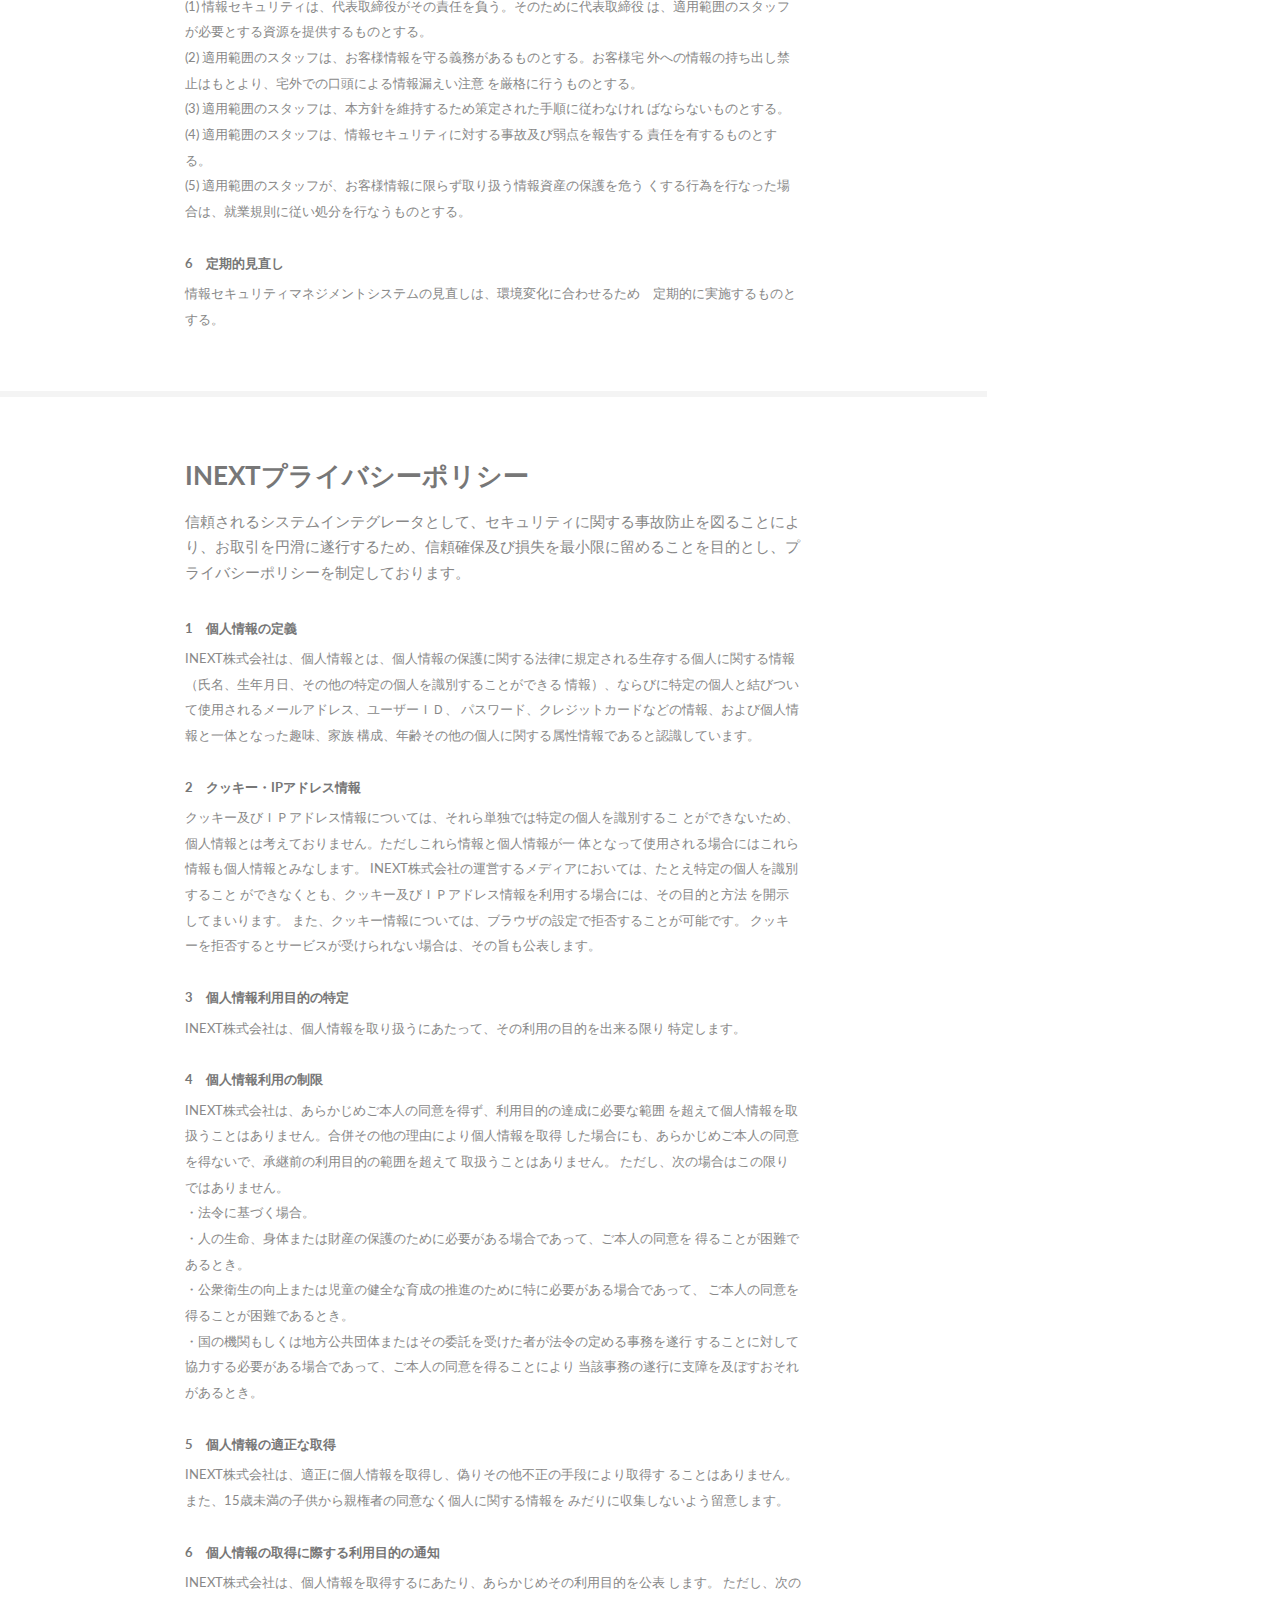
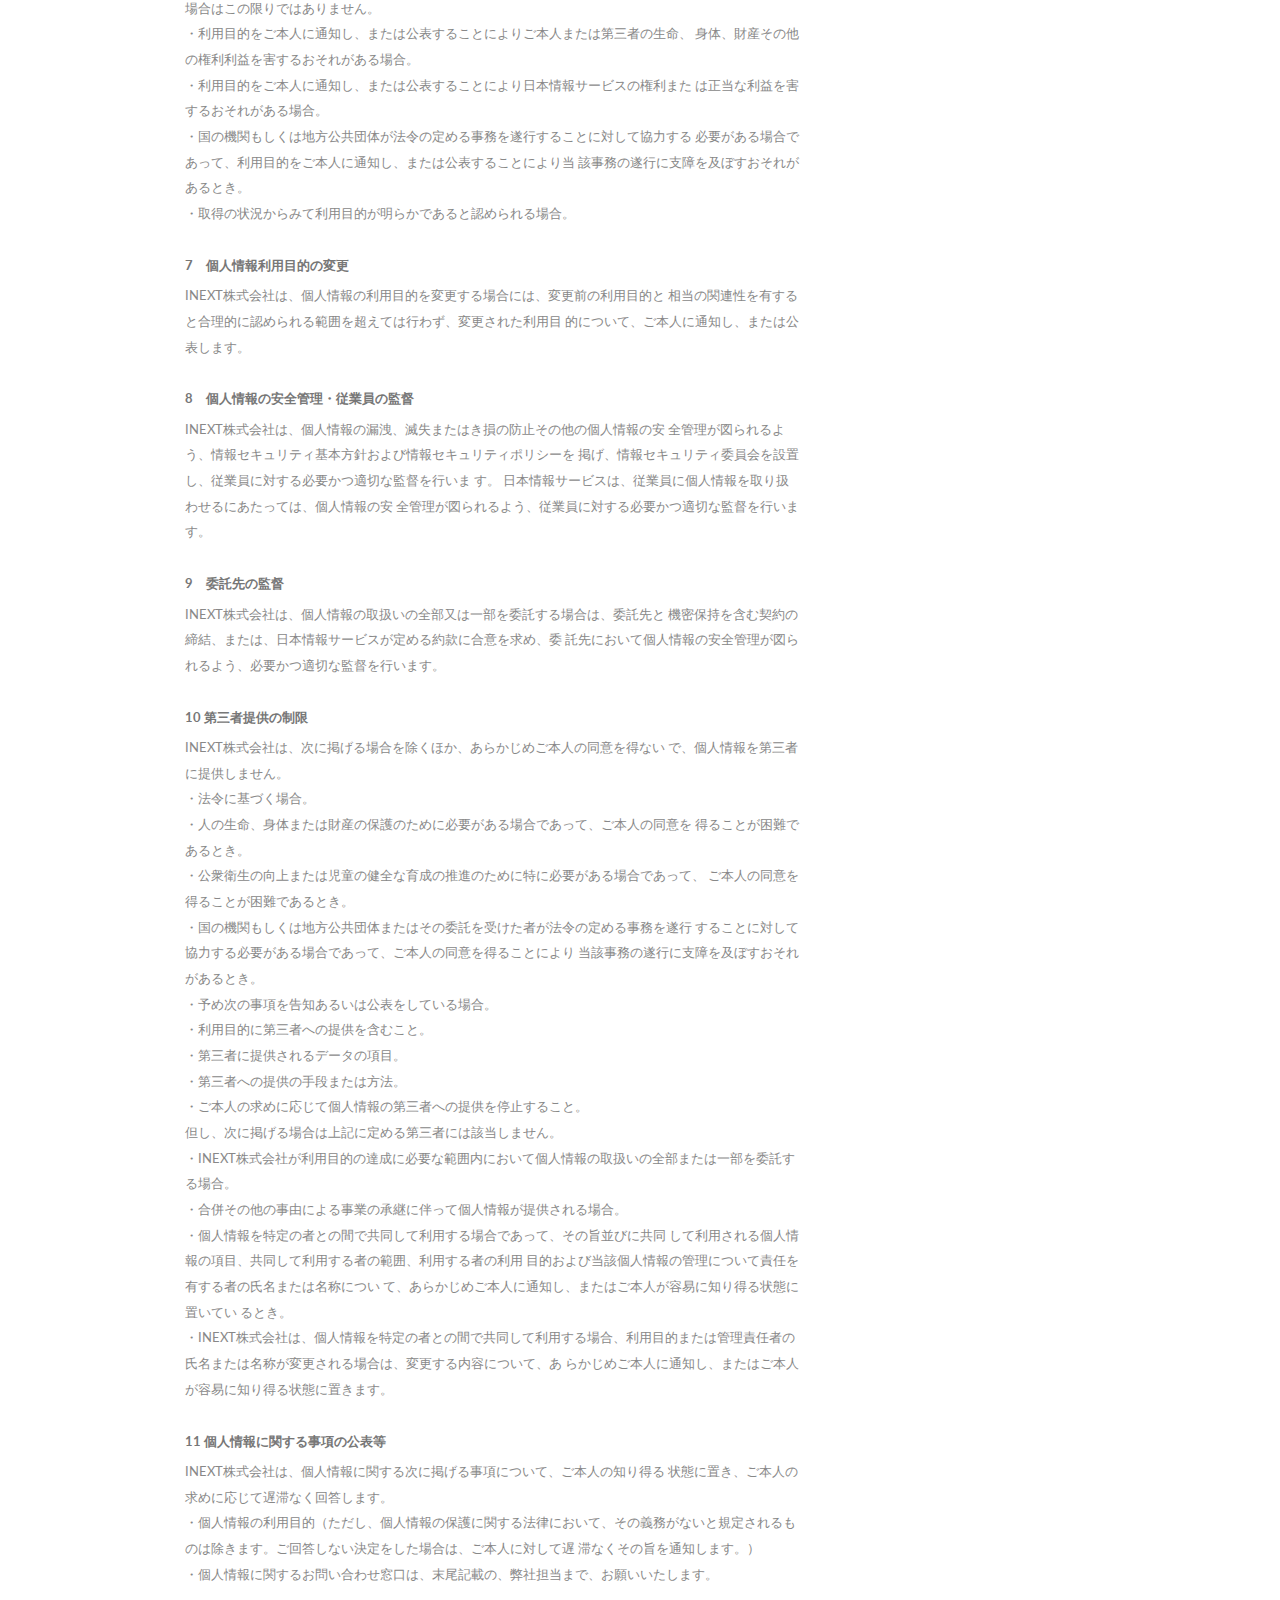
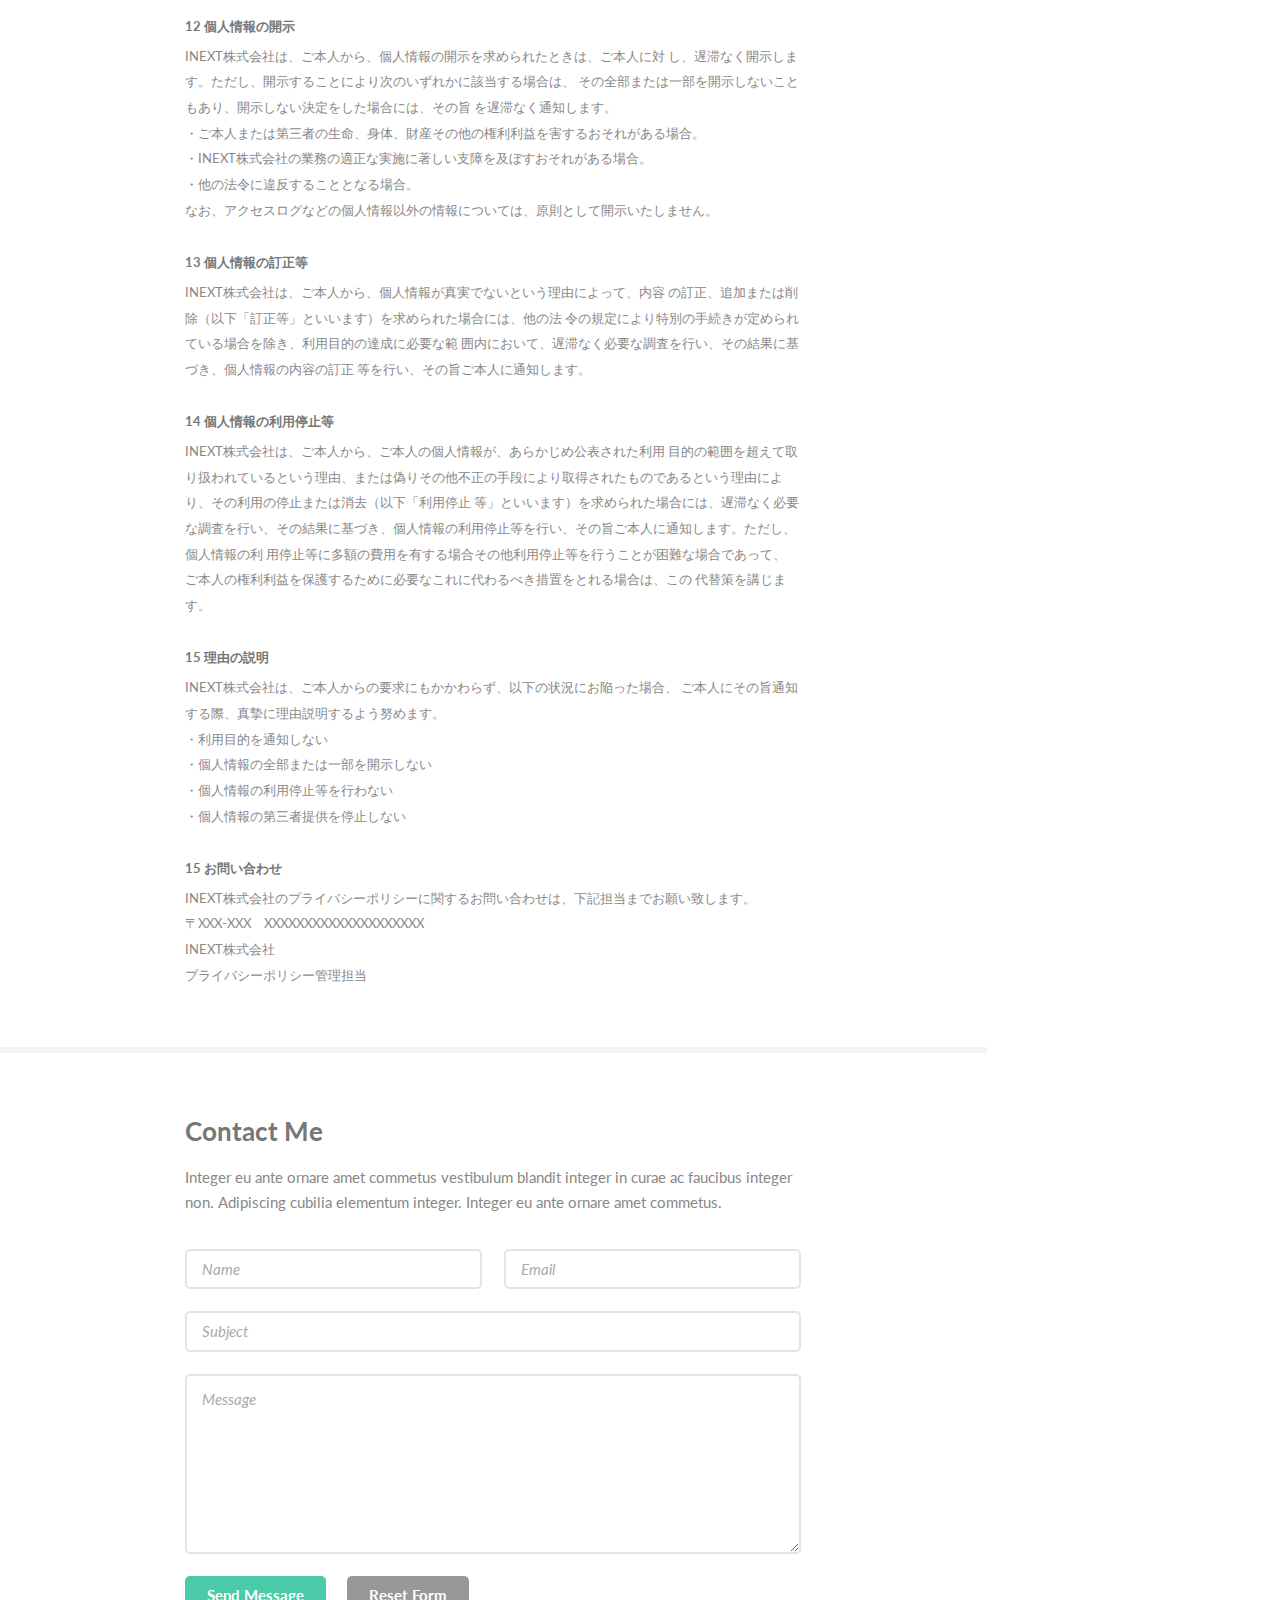
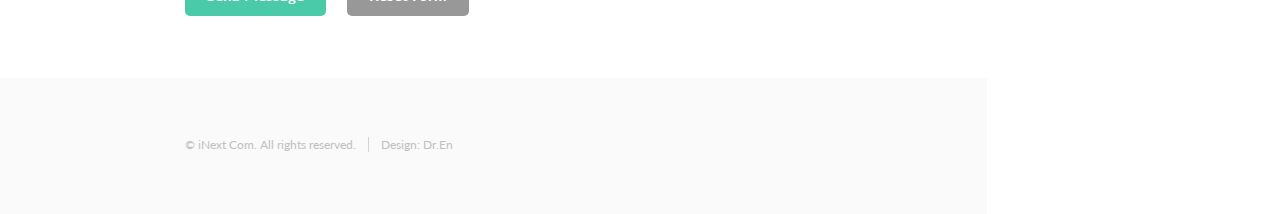
==== commit b56c106b: "修正" ====
--- a/index.html
+++ b/index.html
@@ -10,6 +10,7 @@
 		<meta http-equiv="content-type" content="text/html; charset=utf-8" />
 		<meta name="description" content="" />
 		<meta name="keywords" content="" />
+        <meta name=”viewport” content=”width=device-width, initial-scale=1" />
 		<!--[if lte IE 8]><script src="css/ie/html5shiv.js"></script><![endif]-->
 		<script src="js/jquery.min.js"></script>
 		<script src="js/jquery.scrollzer.min.js"></script>
@@ -72,19 +73,39 @@
 
 			<!-- Main -->
 				<div id="main">
-
 					<!-- One -->
 						<section id="one">
-							<div class="container">
-								<header class="major">
-									<h2>INEXT株式会社</h2>
-							        <h4>明日のために今！</h4>
-                                                                <h4>すべてはお客様のために！</h4>
-								</header>
-								      私たちは、人と人の心を大切に人ありきの考えのもと、人と技術を融合した最適のソリューションを提案させていただく若い技術集団です。
-                                                                      情報系サービスの開発、ソフトウェアやWebシステムの開発を得意とし、常駐技術者の派遣を行っております。
-                                                                      生まれたばかりのINEXTですが、ユニークな発想のもと常に新たなサービスを提案し、「お客様のために」を合言葉に、進化するプロ集団を目指してまいります。
-							</div>
+                        <div class="container">
+                                                <div id="jquery-script-menu"> </div>
+                                                <div class="slider">
+                                                <div class="slider-container">
+                                                <div class="slider-wrapper">
+                                                <div class="slide"> <img src="images/img1.jpg" alt="jQuery Slider with CSS Transitions" style="max-width:100%"> </div>
+                                                <div class="slide"> <img src="images/img2.jpg" alt="jQuery Slider with CSS Transitions" style="max-width:100%"> </div>
+                                                <div class="slide"> <img src="images/img3.jpg" alt="jQuery Slider with CSS Transitions" style="max-width:100%"> </div>
+                                                <div class="slide"> <img src="images/img4.jpg" alt="jQuery Slider with CSS Transitions" style="max-width:100%"> </div>
+                                                </div>
+                                                </div>
+                                                </div>
+                                                <script src="js/jquery-1.8.3.min.js"></script> 
+                                                <script src="js/slider.js"></script> 
+                                                <script type="text/javascript">
+	                                        (function() {
+		                                Slider.init({
+			                        target: $('.slider'),
+			                        time: 6000
+		                                });
+	                                        })();
+                                                </script>
+						<header class="major">
+						<h2>INEXT株式会社</h2>
+					        <h4>明日のために今！</h4>
+                                                <h4>すべてはお客様のために！</h4>
+						</header>
+				                私たちは、人と人の心を大切に人ありきの考えのもと、人と技術を融合した最適のソリューションを提案させていただく若い技術集団です。
+                                                情報系サービスの開発、ソフトウェアやWebシステムの開発を得意とし、常駐技術者の派遣を行っております。
+                                                生まれたばかりのINEXTですが、ユニークな発想のもと常に新たなサービスを提案し、「お客様のために」を合言葉に、進化するプロ集団を目指してまいります。
+					        </div>
 						</section>
 
 					<!-- Two -->
--- a/css/style.css
+++ b/css/style.css
@@ -1037,17 +1037,80 @@
 
 /* One */
 
-	#one:before {
-		background-image: url("../images/banner.jpg");
+	/one:before {
+		/*background-image: url("../images/17178561371_d8a87e7ff6_o.jpg");
 		background-position: top right;
 		background-repeat: no-repeat;
 		background-size: cover;
 		content: '';
 		display: block;
 		height: 15em;
-		width: 100%;
-	}
-
+		width: 100%;*/
+	}
+	
+.slider {
+margin: 0 auto;
+width: width: 100%;
+position: top right;
+background-size: cover;
+
+}
+.slider-container {
+	height: 255px;
+	margin: 0 auto 20px;
+	overflow: hidden;
+	position: relative;
+	width: width: 100%;
+}
+.slider-container .slider-wrapper {
+	left: 0;
+	overflow: hidden;
+	position: absolute;
+	top: 0;
+	width: 5000em; /*Fix for prevent display errors*/
+	-webkit-transition: all 800ms ease;
+	-moz-transition: all 800ms ease;
+	-o-transition: all 800ms ease;
+	transition: all 800ms ease;
+}
+.slider-container .slide {
+	float: left;
+	height: 255px;
+	overflow: hidden;
+	position: relative;
+	width: width: 100%;
+}
+.slider-nav {
+	text-align: center;
+	width:100%;
+}
+.slider-nav li {
+	display: inline;
+	padding: 3px;
+}
+.slider-nav .bullet {
+	background-color: #59baa8;
+	border-radius: 50%;
+	display: inline-block;
+	text-indent: -9000px;
+	overflow: hidden;
+	height: 16px;
+	width: 16px;
+}
+.slider-nav .active {
+	background-color: #e7433b
+}
+.slider-nav .prev, .slider-nav .next {
+	background: url('img/sprite.png') no-repeat;
+	display: inline-block;
+	text-indent: -9000px;
+	overflow: hidden;
+	height: 16px;
+	width: 16px;
+}
+.slider-nav .next {
+	background-position: -15px top
+}
 /* Footer */
 
 	#footer {
